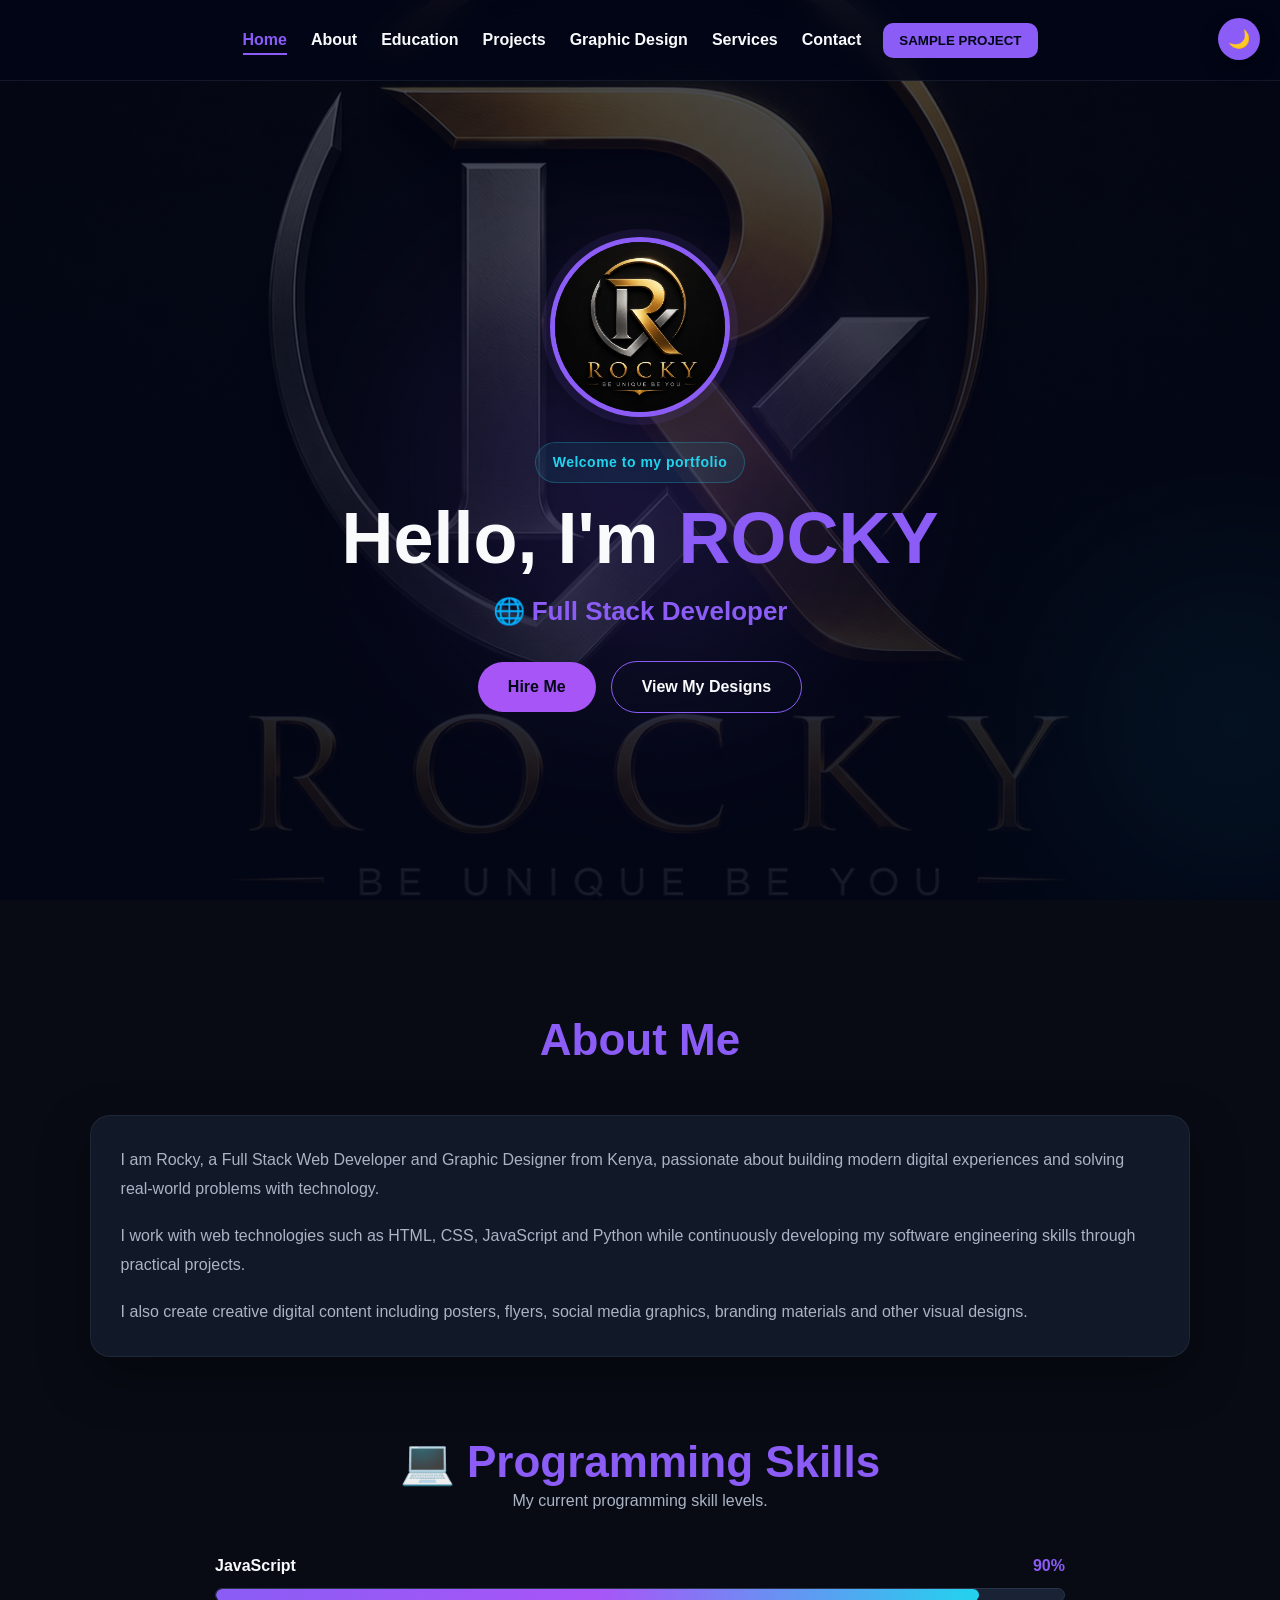
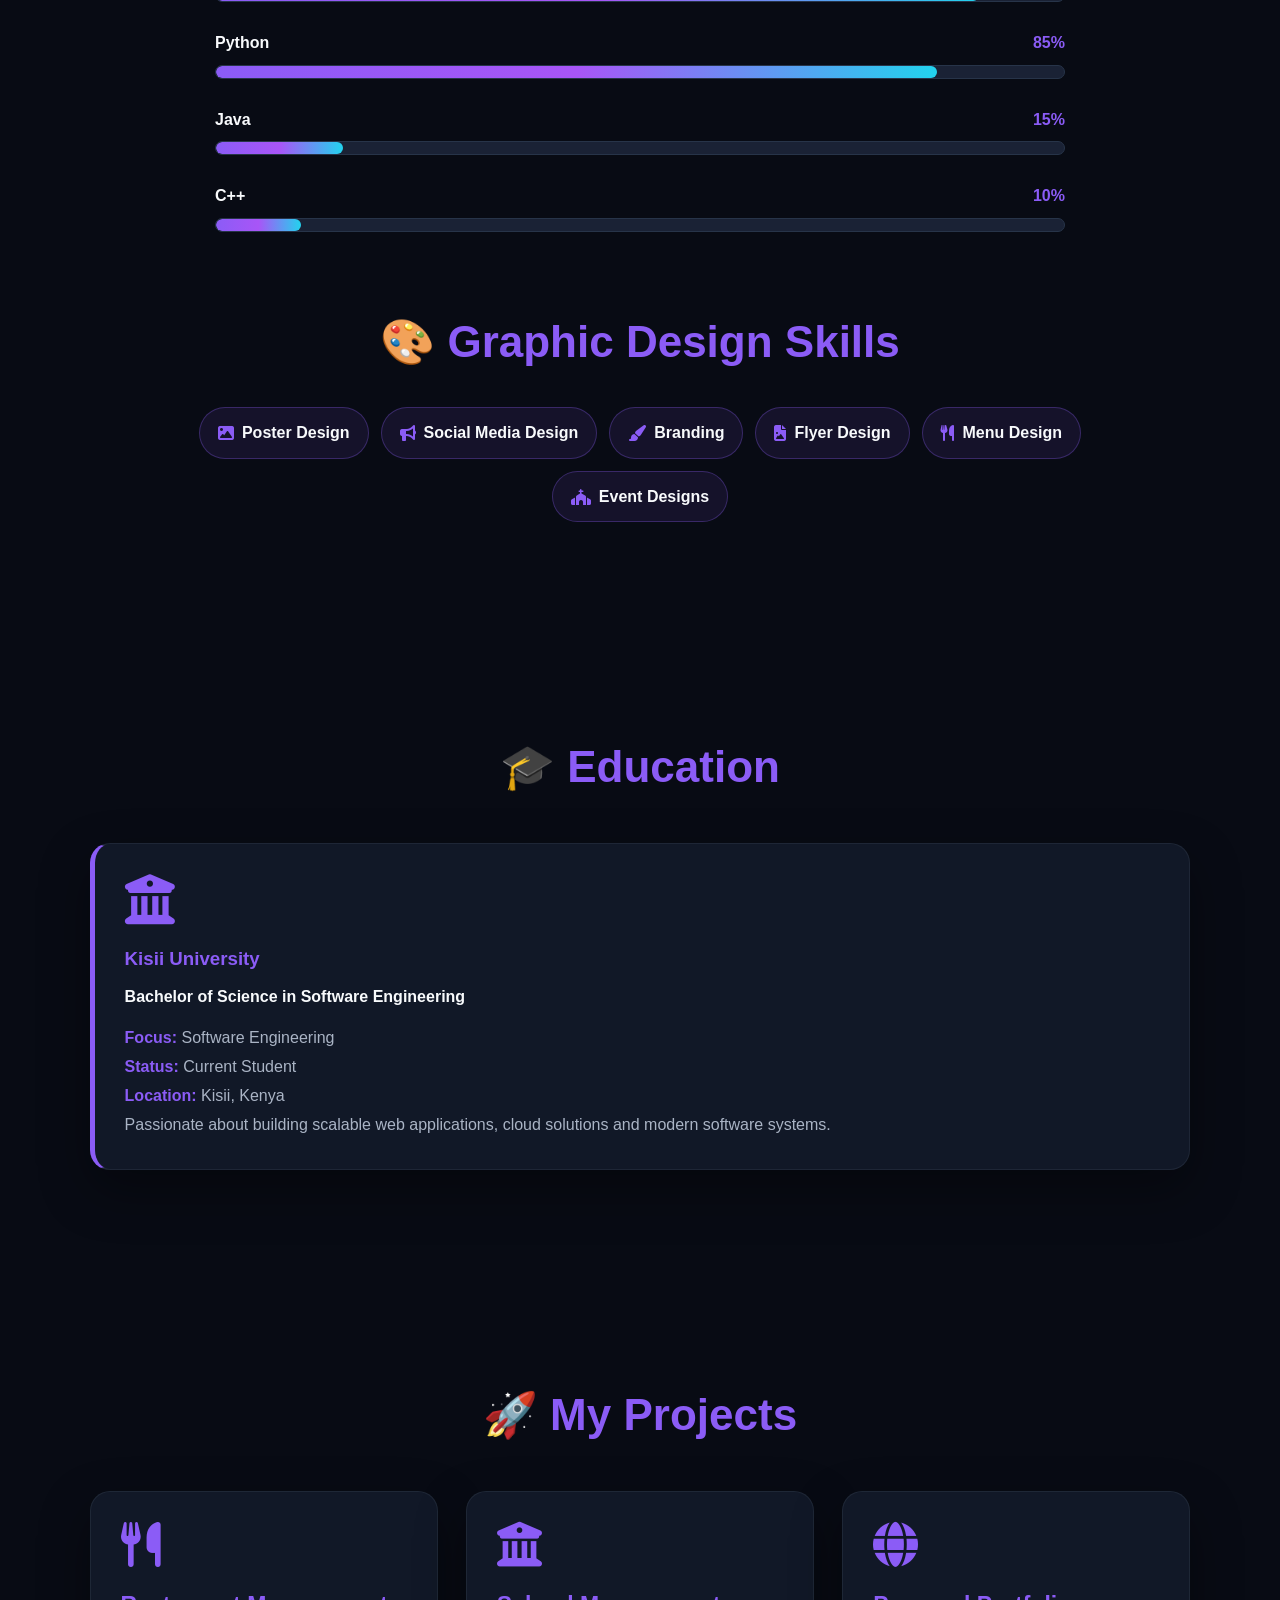
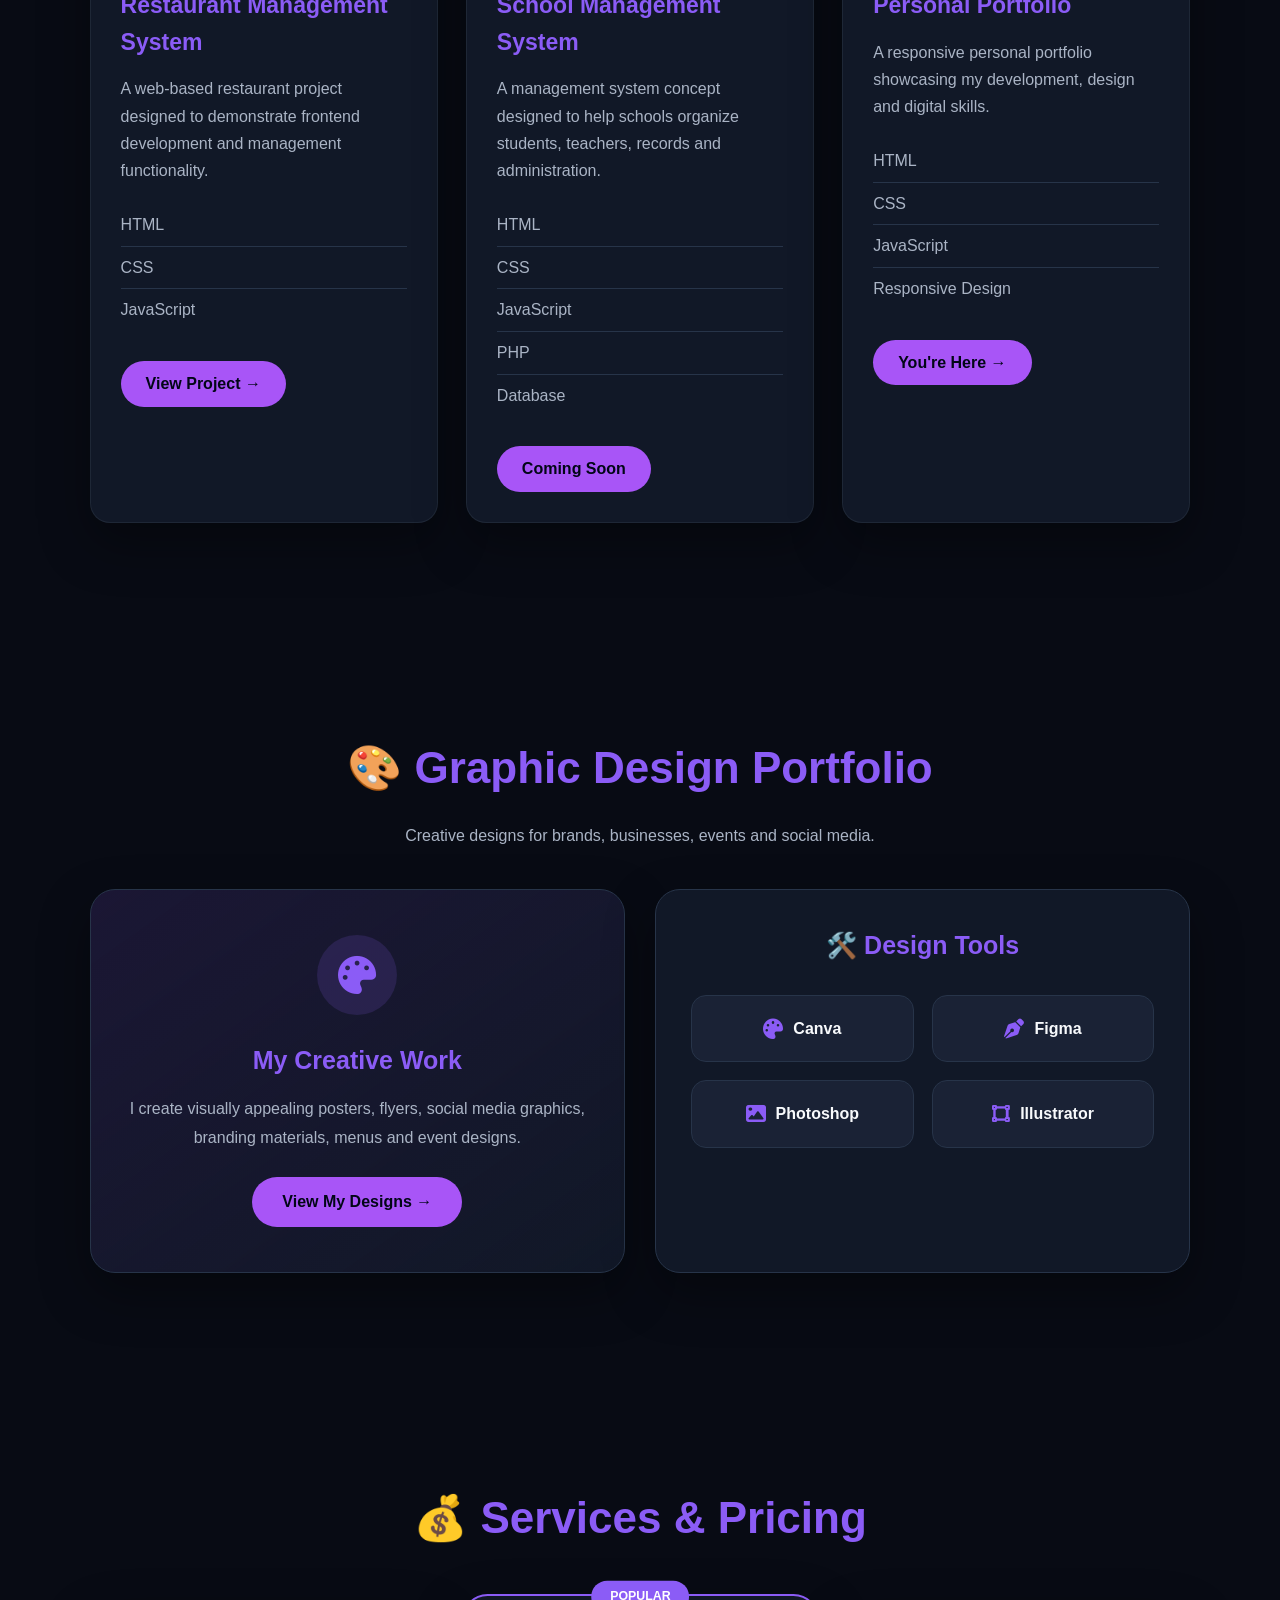
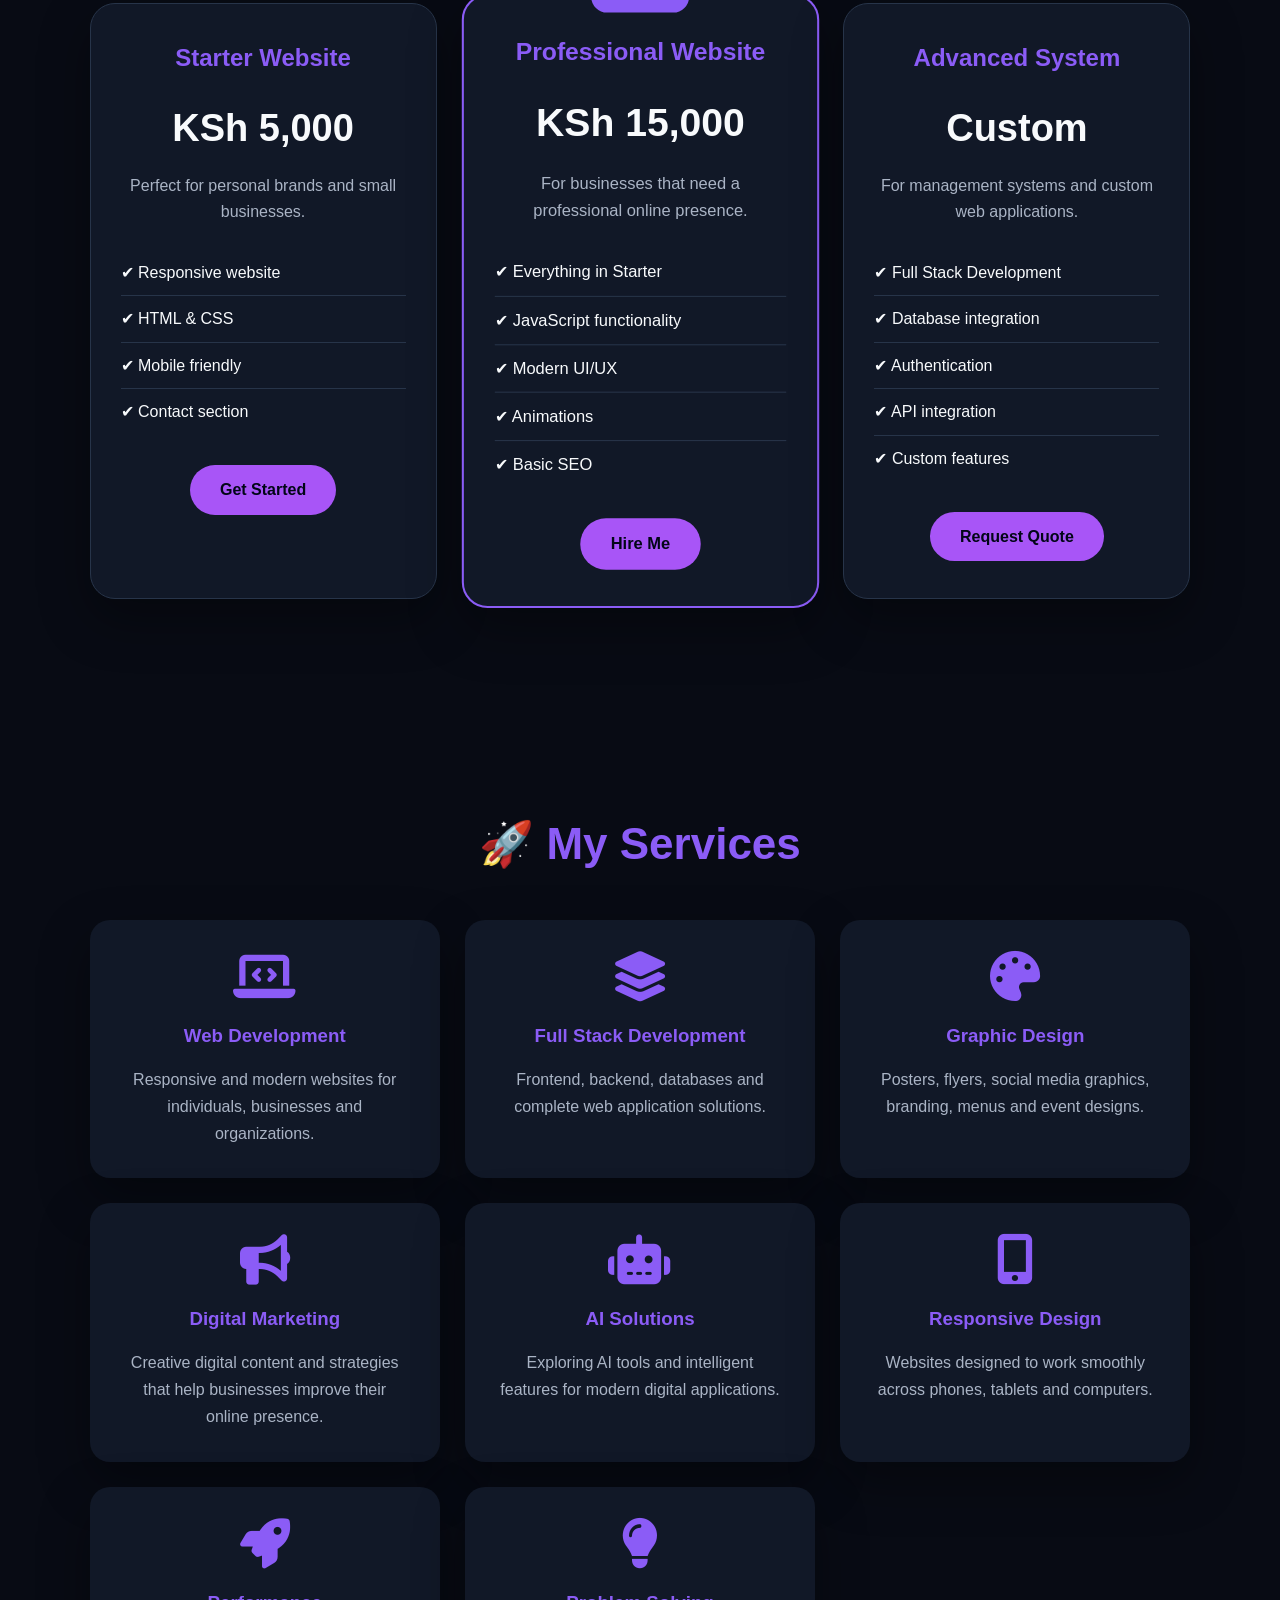
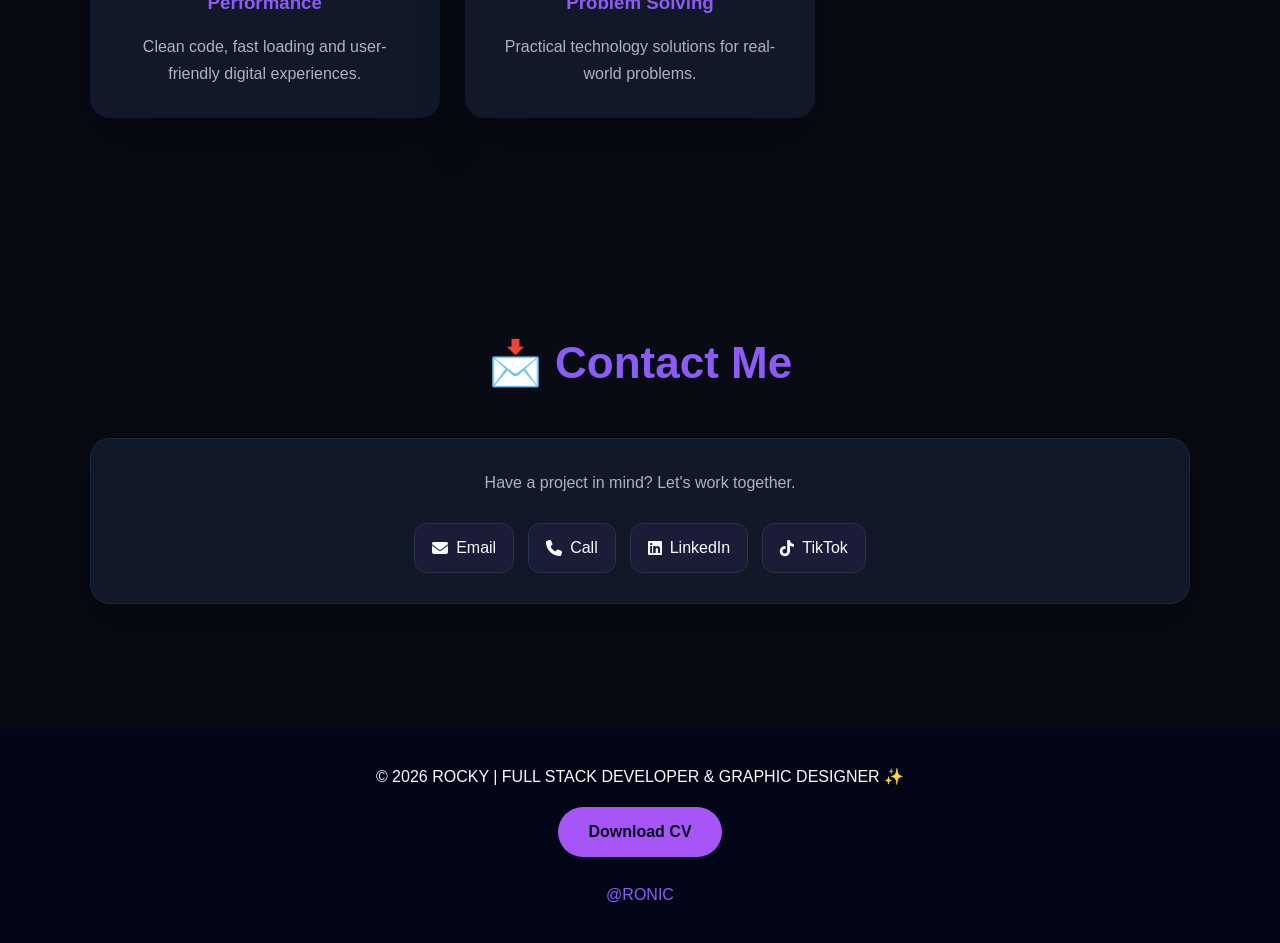
==== index.html @ 23d25218 "Update index.html" ====
<!DOCTYPE html>
<html lang="en">

<head>
    <meta charset="UTF-8">
    <meta name="viewport" content="width=device-width, initial-scale=1.0">

    <!-- Google Analytics -->
    <script async src="https://www.googletagmanager.com/gtag/js?id=G-14SMLWLQD7"></script>
    <script>
        window.dataLayer = window.dataLayer || [];

        function gtag() {
            dataLayer.push(arguments);
        }

        gtag('js', new Date());
        gtag('config', 'G-14SMLWLQD7');
    </script>

    <!-- Font Awesome -->
    <link rel="stylesheet"
        href="https://cdnjs.cloudflare.com/ajax/libs/font-awesome/6.7.2/css/all.min.css">

    <!-- CSS -->
    <link rel="stylesheet" href="style.css">

    <title>Rocky | Full Stack Developer & Graphic Designer</title>
</head>

<body>

    <!-- ============================= -->
    <!-- NAVIGATION -->
    <!-- ============================= -->

    <header>
        <nav>

            <button id="menuBtn" class="menu-btn" aria-label="Open navigation">
                <i class="fas fa-bars"></i>
            </button>

            <ul id="navLinks">

                <li>
                    <a href="#home">Home</a>
                </li>

                <li>
                    <a href="#about">About</a>
                </li>

                <li>
                    <a href="#education">Education</a>
                </li>

                <li>
                    <a href="#projects">Projects</a>
                </li>

                <li>
                    <a href="#graphic-design">Graphic Design</a>
                </li>

                <li>
                    <a href="#services">Services</a>
                </li>

                <li>
                    <a href="#contact">Contact</a>
                </li>

            </ul>

            <!-- Sample Projects -->
            <div class="dropdown">

                <button>
                    SAMPLE PROJECT
                </button>

                <div>

                    <a href="restaurant.html">
                        RESTAURANT MANAGEMENT SYSTEM
                    </a>

                </div>

            </div>

            <!-- Theme -->
            <button id="themeBtn"
                class="theme-btn"
                aria-label="Switch to light mode">
                🌙
            </button>

        </nav>
    </header>


    <!-- ============================= -->
    <!-- HERO -->
    <!-- ============================= -->

    <section class="hero" id="home">

        <img
            src="logo.jpeg"
            alt="Rocky Profile"
            class="profile"
        >

        <div class="hero-content">

            <span class="hero-tag">
                Welcome to my portfolio
            </span>

            <h1>
                Hello, I'm <span>ROCKY</span>
            </h1>

            <p id="typingText"></p>

            <div class="hero-buttons">

                <a href="#contact" class="btn">
                    Hire Me
                </a>

                <a href="#graphic-design" class="btn secondary-btn">
                    View My Designs
                </a>

            </div>

        </div>

    </section>


    <!-- ============================= -->
    <!-- ABOUT -->
    <!-- ============================= -->

    <section id="about">

        <h2>
            About Me
        </h2>

        <div class="card about-card">

            <p>
                I am Rocky, a Full Stack Web Developer and Graphic Designer
                from Kenya, passionate about building modern digital
                experiences and solving real-world problems with technology.
            </p>

            <p>
                I work with web technologies such as HTML, CSS, JavaScript
                and Python while continuously developing my software
                engineering skills through practical projects.
            </p>

            <p>
                I also create creative digital content including posters,
                flyers, social media graphics, branding materials and
                other visual designs.
            </p>

        </div>


        <!-- ============================= -->
        <!-- PROGRAMMING SKILLS -->
        <!-- ============================= -->

        <div class="skills-section">

            <h2>
                💻 Programming Skills
            </h2>

            <p class="section-intro">
                My current programming skill levels.
            </p>


            <div class="skill">

                <div class="skill-info">
                    <span>JavaScript</span>
                    <span>90%</span>
                </div>

                <div class="skill-bar">
                    <div
                        class="skill-progress"
                        data-skill="90">
                    </div>
                </div>

            </div>


            <div class="skill">

                <div class="skill-info">
                    <span>Python</span>
                    <span>85%</span>
                </div>

                <div class="skill-bar">
                    <div
                        class="skill-progress"
                        data-skill="85">
                    </div>
                </div>

            </div>


            <div class="skill">

                <div class="skill-info">
                    <span>Java</span>
                    <span>15%</span>
                </div>

                <div class="skill-bar">
                    <div
                        class="skill-progress"
                        data-skill="15">
                    </div>
                </div>

            </div>


            <div class="skill">

                <div class="skill-info">
                    <span>C++</span>
                    <span>10%</span>
                </div>

                <div class="skill-bar">
                    <div
                        class="skill-progress"
                        data-skill="10">
                    </div>
                </div>

            </div>

        </div>


        <!-- ============================= -->
        <!-- DESIGN SKILLS -->
        <!-- ============================= -->

        <div class="design-skills">

            <h2>
                🎨 Graphic Design Skills
            </h2>

            <div class="skill-tags">

                <span>
                    <i class="fas fa-image"></i>
                    Poster Design
                </span>

                <span>
                    <i class="fas fa-bullhorn"></i>
                    Social Media Design
                </span>

                <span>
                    <i class="fas fa-paint-brush"></i>
                    Branding
                </span>

                <span>
                    <i class="fas fa-file-image"></i>
                    Flyer Design
                </span>

                <span>
                    <i class="fas fa-utensils"></i>
                    Menu Design
                </span>

                <span>
                    <i class="fas fa-church"></i>
                    Event Designs
                </span>

            </div>

        </div>

    </section>


    <!-- ============================= -->
    <!-- EDUCATION -->
    <!-- ============================= -->

    <section id="education">

        <h2>
            🎓 Education
        </h2>

        <div class="education">

            <div class="education-card">

                <i class="fas fa-university"></i>

                <h3>
                    Kisii University
                </h3>

                <h4>
                    Bachelor of Science in Software Engineering
                </h4>

                <p>
                    <span>Focus:</span>
                    Software Engineering
                </p>

                <p>
                    <span>Status:</span>
                    Current Student
                </p>

                <p>
                    <span>Location:</span>
                    Kisii, Kenya
                </p>

                <p>
                    Passionate about building scalable web applications,
                    cloud solutions and modern software systems.
                </p>

            </div>

        </div>

    </section>


    <!-- ============================= -->
    <!-- PROJECTS -->
    <!-- ============================= -->

    <section id="projects">

        <h2>
            🚀 My Projects
        </h2>

        <div class="projects">

            <div class="project-card">

                <i class="fas fa-utensils project-icon"></i>

                <h3>
                    Restaurant Management System
                </h3>

                <p>
                    A web-based restaurant project designed to demonstrate
                    frontend development and management functionality.
                </p>

                <ul>
                    <li>HTML</li>
                    <li>CSS</li>
                    <li>JavaScript</li>
                </ul>

                <a href="restaurant.html" class="view-btn">
                    View Project →
                </a>

            </div>


            <div class="project-card">

                <i class="fas fa-university project-icon"></i>

                <h3>
                    School Management System
                </h3>

                <p>
                    A management system concept designed to help schools
                    organize students, teachers, records and administration.
                </p>

                <ul>
                    <li>HTML</li>
                    <li>CSS</li>
                    <li>JavaScript</li>
                    <li>PHP</li>
                    <li>Database</li>
                </ul>

                <a href="#contact" class="view-btn">
                    Coming Soon
                </a>

            </div>


            <div class="project-card">

                <i class="fas fa-globe project-icon"></i>

                <h3>
                    Personal Portfolio
                </h3>

                <p>
                    A responsive personal portfolio showcasing my development,
                    design and digital skills.
                </p>

                <ul>
                    <li>HTML</li>
                    <li>CSS</li>
                    <li>JavaScript</li>
                    <li>Responsive Design</li>
                </ul>

                <a href="#home" class="view-btn">
                    You're Here →
                </a>

            </div>

        </div>

    </section>


    <!-- ============================= -->
    <!-- GRAPHIC DESIGN -->
    <!-- ============================= -->

    <section id="graphic-design">

        <h2>
            🎨 Graphic Design Portfolio
        </h2>

        <p class="section-intro">
            Creative designs for brands, businesses, events and social media.
        </p>


        <div class="design-content">


            <!-- DESIGN INTRO -->

            <div class="design-card">

                <div class="design-icon">
                    <i class="fas fa-palette"></i>
                </div>

                <h3>
                    My Creative Work
                </h3>

                <p>
                    I create visually appealing posters, flyers, social media
                    graphics, branding materials, menus and event designs.
                </p>

                <a
                    href="PASTE-YOUR-CANVA-LINK-HERE"
                    target="_blank"
                    rel="noopener noreferrer"
                    class="btn"
                >
                    View My Designs →
                </a>

            </div>


            <!-- DESIGN TOOLS -->

            <div class="design-tools">

                <h3>
                    🛠️ Design Tools
                </h3>

                <div class="tools">

                    <span>
                        <i class="fas fa-palette"></i>
                        Canva
                    </span>

                    <span>
                        <i class="fas fa-pen-nib"></i>
                        Figma
                    </span>

                    <span>
                        <i class="fas fa-image"></i>
                        Photoshop
                    </span>

                    <span>
                        <i class="fas fa-vector-square"></i>
                        Illustrator
                    </span>

                </div>

            </div>

        </div>

    </section>


    <!-- ============================= -->
    <!-- PRICING -->
    <!-- ============================= -->

    <section id="pricing">

        <h2>
            💰 Services & Pricing
        </h2>

        <div class="pricing">


            <div class="pricing-card">

                <h3>
                    Starter Website
                </h3>

                <div class="price">
                    KSh 5,000
                </div>

                <p>
                    Perfect for personal brands and small businesses.
                </p>

                <ul>
                    <li>✔ Responsive website</li>
                    <li>✔ HTML & CSS</li>
                    <li>✔ Mobile friendly</li>
                    <li>✔ Contact section</li>
                </ul>

                <a href="#contact" class="btn">
                    Get Started
                </a>

            </div>


            <div class="pricing-card featured">

                <div class="popular">
                    POPULAR
                </div>

                <h3>
                    Professional Website
                </h3>

                <div class="price">
                    KSh 15,000
                </div>

                <p>
                    For businesses that need a professional online presence.
                </p>

                <ul>
                    <li>✔ Everything in Starter</li>
                    <li>✔ JavaScript functionality</li>
                    <li>✔ Modern UI/UX</li>
                    <li>✔ Animations</li>
                    <li>✔ Basic SEO</li>
                </ul>

                <a href="#contact" class="btn">
                    Hire Me
                </a>

            </div>


            <div class="pricing-card">

                <h3>
                    Advanced System
                </h3>

                <div class="price">
                    Custom
                </div>

                <p>
                    For management systems and custom web applications.
                </p>

                <ul>
                    <li>✔ Full Stack Development</li>
                    <li>✔ Database integration</li>
                    <li>✔ Authentication</li>
                    <li>✔ API integration</li>
                    <li>✔ Custom features</li>
                </ul>

                <a href="#contact" class="btn">
                    Request Quote
                </a>

            </div>

        </div>

    </section>


    <!-- ============================= -->
    <!-- SERVICES -->
    <!-- ============================= -->

    <section id="services">

        <h2>
            🚀 My Services
        </h2>

        <div class="services">


            <div class="service-card">

                <i class="fas fa-laptop-code"></i>

                <h3>
                    Web Development
                </h3>

                <p>
                    Responsive and modern websites for individuals,
                    businesses and organizations.
                </p>

            </div>


            <div class="service-card">

                <i class="fas fa-layer-group"></i>

                <h3>
                    Full Stack Development
                </h3>

                <p>
                    Frontend, backend, databases and complete web
                    application solutions.
                </p>

            </div>


            <div class="service-card">

                <i class="fas fa-palette"></i>

                <h3>
                    Graphic Design
                </h3>

                <p>
                    Posters, flyers, social media graphics, branding,
                    menus and event designs.
                </p>

            </div>


            <div class="service-card">

                <i class="fas fa-bullhorn"></i>

                <h3>
                    Digital Marketing
                </h3>

                <p>
                    Creative digital content and strategies that help
                    businesses improve their online presence.
                </p>

            </div>


            <div class="service-card">

                <i class="fas fa-robot"></i>

                <h3>
                    AI Solutions
                </h3>

                <p>
                    Exploring AI tools and intelligent features for
                    modern digital applications.
                </p>

            </div>


            <div class="service-card">

                <i class="fas fa-mobile-alt"></i>

                <h3>
                    Responsive Design
                </h3>

                <p>
                    Websites designed to work smoothly across phones,
                    tablets and computers.
                </p>

            </div>


            <div class="service-card">

                <i class="fas fa-rocket"></i>

                <h3>
                    Performance
                </h3>

                <p>
                    Clean code, fast loading and user-friendly
                    digital experiences.
                </p>

            </div>


            <div class="service-card">

                <i class="fas fa-lightbulb"></i>

                <h3>
                    Problem Solving
                </h3>

                <p>
                    Practical technology solutions for real-world
                    problems.
                </p>

            </div>

        </div>

    </section>


    <!-- ============================= -->
    <!-- CONTACT -->
    <!-- ============================= -->

    <section id="contact">

        <h2>
            📩 Contact Me
        </h2>

        <div class="card">

            <p class="contact-intro">
                Have a project in mind? Let's work together.
            </p>

            <div class="contact-links">

                <a href="mailto:ochiengronic@gmail.com">
                    <i class="fas fa-envelope"></i>
                    Email
                </a>

                <a href="tel:+254701186176">
                    <i class="fas fa-phone"></i>
                    Call
                </a>

                <a
                    href="https://www.linkedin.com/in/ronic-ochieng-1ab3a823/"
                    target="_blank"
                    rel="noopener noreferrer"
                >
                    <i class="fab fa-linkedin"></i>
                    LinkedIn
                </a>

                <a
                    href="https://tiktok.com/@rocky"
                    target="_blank"
                    rel="noopener noreferrer"
                >
                    <i class="fab fa-tiktok"></i>
                    TikTok
                </a>

            </div>

        </div>

    </section>


    <!-- ============================= -->
    <!-- FOOTER -->
    <!-- ============================= -->

    <footer>

        <p>
            © <span id="currentYear"></span>
            ROCKY | FULL STACK DEVELOPER & GRAPHIC DESIGNER ✨
        </p>

        <a
            href="cv.pdf"
            download
            class="btn"
        >
            Download CV
        </a>

        <br><br>

        <a href="https://maliwave.com">
            @RONIC
        </a>

    </footer>


    <!-- BACK TO TOP -->

    <button id="topBtn" aria-label="Back to top">
        ↑
    </button>


    <!-- JavaScript -->

    <script src="script.js"></script>

</body>
</html>
---- style.css ----
/* =========================================
   ROCKY PORTFOLIO
   FULL MODERN CSS
   ========================================= */


/* =========================================
   1. RESET & GLOBAL
   ========================================= */

* {
    margin: 0;
    padding: 0;
    box-sizing: border-box;
    scroll-behavior: smooth;
}

html {
    scroll-padding-top: 90px;
}

:root {
    --bg: #080b14;
    --surface: #111827;
    --surface-2: #1a2235;

    --text: #f8fafc;
    --muted: #aab4c5;

    --primary: #8b5cf6;
    --primary-strong: #a855f7;

    --accent: #22d3ee;

    --border: #273449;

    --header-bg: rgba(2, 6, 23, .82);

    --shadow:
        0 20px 50px rgba(0, 0, 0, .35);

    --transition: .3s ease;
}

body {
    font-family: Arial, Helvetica, sans-serif;

    background: var(--bg);
    color: var(--text);

    line-height: 1.6;

    overflow-x: hidden;

    transition:
        background .3s ease,
        color .3s ease;
}


/* =========================================
   2. SELECTION
   ========================================= */

::selection {
    background: var(--primary);
    color: #ffffff;
}


/* =========================================
   3. SCROLLBAR
   ========================================= */

::-webkit-scrollbar {
    width: 9px;
}

::-webkit-scrollbar-track {
    background: var(--bg);
}

::-webkit-scrollbar-thumb {
    background: var(--primary);
    border-radius: 20px;
}

::-webkit-scrollbar-thumb:hover {
    background: var(--primary-strong);
}


/* =========================================
   4. NAVIGATION
   ========================================= */

header {
    position: fixed;

    width: 100%;

    top: 0;
    left: 0;

    z-index: 1000;

    padding: 14px 5%;

    background: var(--header-bg);

    backdrop-filter: blur(14px);
    -webkit-backdrop-filter: blur(14px);

    border-bottom:
        1px solid rgba(148, 163, 184, .12);
}

nav {
    max-width: 1250px;

    min-height: 52px;

    margin: auto;

    display: flex;

    align-items: center;

    justify-content: center;

    gap: 22px;
}


/* NAV LINKS */

nav ul {
    display: flex;

    align-items: center;

    justify-content: center;

    gap: 24px;

    list-style: none;
}

nav ul li {
    list-style: none;
}

nav a {
    position: relative;

    color: var(--text);

    text-decoration: none;

    font-weight: 700;

    transition:
        color .25s ease;
}

nav a::after {
    content: "";

    position: absolute;

    left: 0;
    bottom: -7px;

    width: 0;
    height: 2px;

    background: var(--primary);

    transition:
        width .25s ease;
}

nav a:hover,
nav a.active-link {
    color: var(--primary);
}

nav a:hover::after,
nav a.active-link::after {
    width: 100%;
}


/* =========================================
   5. SAMPLE PROJECT DROPDOWN
   ========================================= */

.dropdown {
    position: relative;

    flex: 0 0 auto;
}

.dropdown button {
    border: none;

    padding: 10px 16px;

    border-radius: 10px;

    background: var(--primary);

    color: #020617;

    cursor: pointer;

    font-weight: 800;

    transition: var(--transition);
}

.dropdown button:hover {
    background: var(--accent);

    transform: translateY(-2px);
}

.dropdown > div {
    display: none;

    position: absolute;

    right: 0;
    top: calc(100% + 10px);

    min-width: 240px;

    background: #0b1220;

    border:
        1px solid var(--border);

    border-radius: 12px;

    overflow: hidden;

    z-index: 9999;

    box-shadow: var(--shadow);
}

.dropdown:hover > div,
.dropdown:focus-within > div {
    display: block;
}

.dropdown > div a {
    display: block;

    padding: 13px 15px;

    color: #ffffff;

    text-decoration: none;
}

.dropdown > div a::after {
    display: none;
}

.dropdown > div a:hover {
    background: #334155;
}


/* =========================================
   6. THEME BUTTON
   ========================================= */

.theme-btn {
    position: fixed;

    right: 20px;
    top: 18px;

    width: 42px;
    height: 42px;

    border: none;

    border-radius: 50%;

    background: var(--primary);

    color: #020617;

    cursor: pointer;

    font-size: 18px;

    z-index: 1100;

    box-shadow:
        0 8px 20px rgba(0, 0, 0, .25);

    transition:
        transform .25s ease,
        background .25s ease;
}

.theme-btn:hover {
    transform:
        rotate(15deg)
        scale(1.08);

    background: var(--accent);
}


/* =========================================
   7. MOBILE MENU BUTTON
   ========================================= */

.menu-btn {
    display: none;

    width: 44px;
    height: 44px;

    border: none;

    border-radius: 10px;

    background: var(--primary);

    color: #020617;

    font-size: 20px;

    cursor: pointer;
}


/* =========================================
   8. HERO
   ========================================= */

.hero {
    position: relative;

    min-height: 100vh;

    padding:
        130px 7%
        80px;

    display: flex;

    flex-direction: column;

    justify-content: center;

    align-items: center;

    text-align: center;

    overflow: hidden;

    background:
        linear-gradient(
            rgba(2, 6, 23, .70),
            rgba(2, 6, 23, .90)
        ),
        url("logo.jpeg");

    background-size: cover;

    background-position: center;

    background-attachment: fixed;
}


/* HERO GLOW */

.hero::before {
    content: "";

    position: absolute;

    width: 320px;
    height: 320px;

    background: var(--primary);

    filter: blur(120px);

    opacity: .25;

    border-radius: 50%;

    animation:
        floatGlow 7s
        ease-in-out
        infinite;
}

.hero::after {
    content: "";

    position: absolute;

    width: 250px;
    height: 250px;

    right: -80px;
    bottom: 50px;

    background: var(--accent);

    filter: blur(120px);

    opacity: .12;

    border-radius: 50%;

    animation:
        floatGlowTwo 8s
        ease-in-out
        infinite;
}

@keyframes floatGlow {

    0%,
    100% {
        transform:
            translate(-100px, -30px);
    }

    50% {
        transform:
            translate(100px, 40px);
    }
}

@keyframes floatGlowTwo {

    0%,
    100% {
        transform:
            translate(0, 0);
    }

    50% {
        transform:
            translate(-80px, -60px);
    }
}


/* HERO CONTENT */

.hero-content {
    position: relative;

    z-index: 2;

    max-width: 900px;
}


/* PROFILE */

.profile {
    position: relative;

    z-index: 2;

    width: 180px;
    height: 180px;

    border-radius: 50%;

    object-fit: cover;

    border:
        5px solid var(--primary);

    margin-bottom: 25px;

    box-shadow:
        0 0 0 8px
        rgba(139, 92, 246, .10),

        0 20px 50px
        rgba(0, 0, 0, .35);

    opacity: 0;

    transform: scale(.9);

    transition:
        opacity .7s ease,
        transform .7s ease;
}

.profile.image-loaded {
    opacity: 1;

    transform: scale(1);
}


/* HERO TAG */

.hero-tag {
    display: inline-block;

    padding: 8px 17px;

    margin-bottom: 18px;

    color: var(--accent);

    background:
        rgba(34, 211, 238, .08);

    border:
        1px solid
        rgba(34, 211, 238, .25);

    border-radius: 30px;

    font-size: 14px;

    font-weight: 700;

    letter-spacing: .5px;
}


/* HERO TITLE */

.hero h1 {
    font-size:
        clamp(40px, 7vw, 72px);

    line-height: 1.05;

    margin-bottom: 15px;
}

.hero h1 span {
    color: var(--primary);
}


/* TYPING TEXT */

.hero p {
    font-size:
        clamp(18px, 3vw, 26px);

    margin:
        10px 0 28px;
}

#typingText {
    min-height: 40px;

    color: var(--primary);

    font-weight: 800;
}


/* HERO BUTTONS */

.hero-buttons {
    display: flex;

    justify-content: center;

    align-items: center;

    gap: 15px;

    flex-wrap: wrap;
}


/* =========================================
   9. BUTTONS
   ========================================= */

.btn,
.view-btn {
    display: inline-block;

    padding: 12px 30px;

    border: none;

    border-radius: 30px;

    background: var(--primary-strong);

    color: #020617;

    text-decoration: none;

    font-weight: 800;

    cursor: pointer;

    transition:
        transform .25s ease,
        background .25s ease,
        box-shadow .25s ease;
}

.btn:hover,
.view-btn:hover {
    background: var(--accent);

    transform:
        translateY(-3px);

    box-shadow:
        0 10px 25px
        rgba(34, 211, 238, .18);
}

.secondary-btn {
    background: transparent;

    color: var(--text);

    border:
        1px solid
        var(--primary);
}

.secondary-btn:hover {
    color: #020617;
}


/* =========================================
   10. SECTIONS
   ========================================= */

section {
    max-width: 1400px;

    margin: 0 auto;

    padding:
        105px 7%;
}

section h2 {
    text-align: center;

    font-size:
        clamp(30px, 5vw, 44px);

    margin-bottom: 40px;

    color: var(--primary);
}

.section-intro {
    max-width: 700px;

    margin:
        -20px auto 40px;

    text-align: center;

    color: var(--muted);
}


/* =========================================
   11. GENERAL CARDS
   ========================================= */

.card,
.project-card,
.service-card,
.education-card,
.design-card,
.design-tools,
.pricing-card {
    background: var(--surface);

    border:
        1px solid
        rgba(148, 163, 184, .10);

    box-shadow: var(--shadow);
}


/* CARD */

.card {
    padding: 30px;

    border-radius: 20px;

    margin: 20px 0;
}

.card p {
    color: var(--muted);

    line-height: 1.8;
}

.about-card p {
    margin-bottom: 18px;
}

.about-card p:last-child {
    margin-bottom: 0;
}


/* =========================================
   12. SCROLL REVEAL
   ========================================= */

.reveal {
    opacity: 0;

    transform:
        translateY(35px);

    transition:
        opacity .7s ease,
        transform .7s ease;
}

.reveal-show {
    opacity: 1;

    transform:
        translateY(0);
}


/* =========================================
   13. PROGRAMMING SKILLS
   ========================================= */

.skills-section {
    margin-top: 70px;
}

.skills-section h2 {
    margin-bottom: 10px;
}

.skill {
    max-width: 850px;

    margin:
        28px auto;
}

.skill-info {
    display: flex;

    justify-content: space-between;

    align-items: center;

    margin-bottom: 9px;

    font-weight: 800;
}

.skill-info span:first-child {
    color: var(--text);
}

.skill-info span:last-child {
    color: var(--primary);
}


/* SKILL BAR */

.skill-bar {
    width: 100%;

    height: 14px;

    overflow: hidden;

    background: var(--surface-2);

    border:
        1px solid
        var(--border);

    border-radius: 50px;
}


/* SKILL PROGRESS */

.skill-progress {
    position: relative;

    width: 0;

    height: 100%;

    border-radius: 50px;

    background:
        linear-gradient(
            90deg,
            var(--primary),
            var(--primary-strong),
            var(--accent)
        );

    transition:
        width 1.8s
        cubic-bezier(.22, 1, .36, 1);
}


/* SHINE */

.skill-progress::after {
    content: "";

    position: absolute;

    top: 0;

    left: -100px;

    width: 80px;

    height: 100%;

    background:
        rgba(255, 255, 255, .35);

    transform:
        skewX(-25deg);

    animation:
        skillShine 2.5s
        ease-in-out
        infinite;
}

@keyframes skillShine {

    0% {
        left: -100px;
    }

    60%,
    100% {
        left: 110%;
    }
}


/* =========================================
   14. GRAPHIC DESIGN SKILLS
   ========================================= */

.design-skills {
    margin-top: 75px;

    text-align: center;
}

.design-skills h2 {
    margin-bottom: 30px;
}

.skill-tags {
    max-width: 1000px;

    margin: auto;

    display: flex;

    justify-content: center;

    flex-wrap: wrap;

    gap: 12px;
}

.skill-tags span {
    display: inline-flex;

    align-items: center;

    gap: 8px;

    padding:
        12px 18px;

    background:
        rgba(139, 92, 246, .10);

    border:
        1px solid
        rgba(139, 92, 246, .30);

    border-radius: 30px;

    color: var(--text);

    font-weight: 700;

    transition:
        transform .3s ease,
        background .3s ease,
        border-color .3s ease;
}

.skill-tags span i {
    color: var(--primary);
}

.skill-tags span:hover {
    transform:
        translateY(-5px);

    border-color:
        var(--primary);

    background:
        rgba(139, 92, 246, .18);
}


/* =========================================
   15. PROJECTS
   ========================================= */

.projects {
    display: grid;

    grid-template-columns:
        repeat(
            auto-fit,
            minmax(280px, 1fr)
        );

    gap: 28px;
}

.project-card {
    position: relative;

    padding: 30px;

    border-radius: 20px;

    transition:
        transform .35s ease,
        border-color .35s ease,
        box-shadow .35s ease;
}

.project-card:hover {
    transform:
        translateY(-10px);

    border-color:
        rgba(139, 92, 246, .6);

    box-shadow:
        0 25px 60px
        rgba(139, 92, 246, .18);
}

.project-icon {
    font-size: 45px;

    color: var(--primary);

    margin-bottom: 20px;
}

.project-card h3 {
    color: var(--primary);

    margin-bottom: 15px;

    font-size: 23px;
}

.project-card p {
    color: var(--muted);

    line-height: 1.7;

    margin-bottom: 20px;
}

.project-card ul {
    list-style: none;

    margin-bottom: 20px;
}

.project-card li {
    padding: 8px 0;

    color: var(--muted);

    border-bottom:
        1px solid
        var(--border);
}

.project-card li:last-child {
    border-bottom: none;
}

.view-btn {
    margin-top: 10px;

    padding:
        10px 25px;
}


/* =========================================
   16. GRAPHIC DESIGN SECTION
   ========================================= */

#graphic-design {
    position: relative;
}

.design-content {
    display: grid;

    grid-template-columns:
        repeat(2, minmax(280px, 1fr));

    gap: 30px;

    align-items: stretch;
}


/* DESIGN CARD */

.design-card {
    padding:
        45px 35px;

    background:
        linear-gradient(
            145deg,
            rgba(139, 92, 246, .14),
            var(--surface)
        );

    border:
        1px solid
        var(--border);

    border-radius: 25px;

    text-align: center;

    box-shadow: var(--shadow);

    transition:
        transform .35s ease,
        border-color .35s ease,
        box-shadow .35s ease;
}

.design-card:hover {
    transform:
        translateY(-10px);

    border-color:
        var(--primary);

    box-shadow:
        0 25px 60px
        rgba(139, 92, 246, .20);
}


/* DESIGN ICON */

.design-icon {
    width: 80px;
    height: 80px;

    margin:
        0 auto 25px;

    display: flex;

    align-items: center;

    justify-content: center;

    border-radius: 50%;

    background:
        rgba(139, 92, 246, .15);

    color: var(--primary);

    font-size: 38px;
}

.design-card h3 {
    color: var(--primary);

    font-size: 25px;

    margin-bottom: 15px;
}

.design-card p {
    color: var(--muted);

    line-height: 1.8;

    margin-bottom: 25px;
}


/* DESIGN TOOLS */

.design-tools {
    padding: 35px;

    border:
        1px solid
        var(--border);

    border-radius: 25px;

    text-align: center;

    transition:
        transform .35s ease,
        border-color .35s ease;
}

.design-tools:hover {
    transform:
        translateY(-10px);

    border-color:
        var(--primary);
}

.design-tools h3 {
    color: var(--primary);

    font-size: 25px;

    margin-bottom: 30px;
}

.tools {
    display: grid;

    grid-template-columns:
        repeat(2, 1fr);

    gap: 18px;
}

.tools span {
    display: flex;

    align-items: center;

    justify-content: center;

    gap: 10px;

    padding: 20px 12px;

    border-radius: 15px;

    background:
        var(--surface-2);

    border:
        1px solid
        var(--border);

    font-weight: 700;

    transition:
        transform .3s ease,
        border-color .3s ease;
}

.tools span i {
    color: var(--primary);

    font-size: 20px;
}

.tools span:hover {
    transform:
        scale(1.04);

    border-color:
        var(--primary);
}


/* =========================================
   17. EDUCATION
   ========================================= */

.education {
    display: grid;

    grid-template-columns:
        repeat(
            auto-fit,
            minmax(320px, 1fr)
        );

    gap: 30px;

    margin-top: 40px;
}

.education-card {
    padding: 30px;

    border-radius: 20px;

    border-left:
        5px solid
        var(--primary);

    transition:
        transform .35s ease,
        box-shadow .35s ease;
}

.education-card:hover {
    transform:
        translateY(-8px);

    box-shadow:
        0 20px 40px
        rgba(139, 92, 246, .16);
}

.education-card i {
    font-size: 50px;

    color: var(--primary);

    margin-bottom: 20px;
}

.education-card h3 {
    color: var(--primary);

    margin-bottom: 10px;
}

.education-card h4 {
    margin-bottom: 15px;
}

.education-card p {
    color: var(--muted);

    line-height: 1.8;
}

.education-card span {
    color: var(--primary);

    font-weight: 800;
}


/* =========================================
   18. PRICING
   ========================================= */

.pricing {
    display: grid;

    grid-template-columns:
        repeat(
            auto-fit,
            minmax(280px, 1fr)
        );

    gap: 30px;

    margin-top: 50px;
}

.pricing-card {
    position: relative;

    padding:
        35px 30px;

    border:
        1px solid
        var(--border);

    border-radius: 25px;

    text-align: center;

    box-shadow: var(--shadow);

    transition:
        transform .35s ease,
        border-color .35s ease,
        box-shadow .35s ease;
}

.pricing-card:hover {
    transform:
        translateY(-12px);

    border-color:
        var(--primary);

    box-shadow:
        0 25px 60px
        rgba(139, 92, 246, .20);
}

.pricing-card h3 {
    color: var(--primary);

    font-size: 24px;

    margin-bottom: 20px;
}

.price {
    font-size: 38px;

    font-weight: 900;

    margin-bottom: 15px;
}

.pricing-card p {
    color: var(--muted);

    margin-bottom: 25px;
}

.pricing-card ul {
    list-style: none;

    text-align: left;

    margin-bottom: 30px;
}

.pricing-card li {
    padding: 10px 0;

    border-bottom:
        1px solid
        var(--border);
}

.pricing-card li:last-child {
    border-bottom: none;
}

.featured {
    border:
        2px solid
        var(--primary);

    transform:
        scale(1.03);
}

.popular {
    position: absolute;

    top: -15px;

    left: 50%;

    transform:
        translateX(-50%);

    padding:
        6px 18px;

    background:
        var(--primary);

    color: #ffffff;

    border-radius: 20px;

    font-size: 12px;

    font-weight: 800;
}


/* =========================================
   19. SERVICES
   ========================================= */

.services {
    display: grid;

    grid-template-columns:
        repeat(
            auto-fit,
            minmax(260px, 1fr)
        );

    gap: 25px;

    margin-top: 40px;
}

.service-card {
    padding: 30px;

    border-radius: 20px;

    text-align: center;

    border:
        1px solid transparent;

    transition:
        transform .3s ease,
        border-color .3s ease,
        box-shadow .3s ease;
}

.service-card:hover,
.service-card.service-selected {
    transform:
        translateY(-8px);

    border-color:
        var(--primary);

    box-shadow:
        0 20px 40px
        rgba(139, 92, 246, .16);
}

.service-card i {
    font-size: 50px;

    color: var(--primary);

    margin-bottom: 20px;
}

.service-card h3 {
    color: var(--primary);

    margin-bottom: 15px;
}

.service-card p {
    color: var(--muted);

    line-height: 1.7;
}


/* =========================================
   20. CONTACT
   ========================================= */

.contact-intro {
    text-align: center;

    color: var(--muted);

    margin-bottom: 25px;
}

.contact-links {
    display: flex;

    justify-content: center;

    gap: 14px;

    flex-wrap: wrap;

    margin-top: 20px;
}

.contact-links a {
    display: inline-flex;

    align-items: center;

    gap: 8px;

    color: var(--text);

    text-decoration: none;

    background:
        rgba(139, 92, 246, .08);

    border:
        1px solid
        var(--border);

    padding:
        11px 17px;

    border-radius: 12px;

    transition:
        transform .25s ease,
        background .25s ease,
        color .25s ease;
}

.contact-links a:hover {
    color: #020617;

    background:
        var(--primary);

    transform:
        translateY(-3px);
}


/* =========================================
   21. BACK TO TOP
   ========================================= */

#topBtn {
    position: fixed;

    right: 30px;
    bottom: 30px;

    width: 50px;
    height: 50px;

    border: none;

    border-radius: 50%;

    background:
        var(--primary);

    color: #020617;

    font-size: 25px;

    cursor: pointer;

    opacity: 0;

    visibility: hidden;

    transform:
        translateY(10px);

    transition:
        opacity .25s ease,
        visibility .25s ease,
        transform .25s ease,
        background .25s ease;

    z-index: 1000;
}

#topBtn.show {
    opacity: 1;

    visibility: visible;

    transform:
        translateY(0);
}

#topBtn:hover {
    background:
        var(--accent);
}


/* =========================================
   22. FOOTER
   ========================================= */

footer {
    padding:
        35px 20px;

    background:
        #020617;

    text-align: center;
}

footer p {
    margin-bottom: 18px;
}

footer a {
    color:
        var(--primary);

    text-decoration: none;
}

footer a:hover {
    color:
        var(--accent);
}


/* =========================================
   23. LIGHT MODE
   ========================================= */

body.light-mode {
    --bg: #f1f5f9;

    --surface: #ffffff;

    --surface-2: #e2e8f0;

    --text: #0f172a;

    --muted: #475569;

    --border: #cbd5e1;

    --header-bg:
        rgba(255, 255, 255, .88);

    background:
        var(--bg);

    color:
        var(--text);
}

body.light-mode header {
    background:
        rgba(255, 255, 255, .88);

    border-bottom-color:
        rgba(15, 23, 42, .10);
}

body.light-mode nav a {
    color:
        var(--text);
}

body.light-mode .dropdown > div {
    background:
        #ffffff;
}

body.light-mode .dropdown > div a {
    color:
        var(--text);
}

body.light-mode .dropdown > div a:hover {
    background:
        #e2e8f0;
}

body.light-mode footer {
    background:
        #e2e8f0;

    color:
        var(--text);
}

body.light-mode .hero {
    background:
        linear-gradient(
            rgba(241, 245, 249, .72),
            rgba(241, 245, 249, .90)
        ),
        url("logo.jpeg");

    background-size: cover;

    background-position: center;
}

body.light-mode .secondary-btn {
    color:
        var(--text);
}

body.light-mode .design-card {
    background:
        linear-gradient(
            145deg,
            rgba(139, 92, 246, .08),
            #ffffff
        );
}


/* =========================================
   24. REDUCED MOTION
   ========================================= */

@media (prefers-reduced-motion: reduce) {

    *,
    *::before,
    *::after {

        scroll-behavior: auto !important;

        animation-duration:
            .01ms !important;

        animation-iteration-count:
            1 !important;

        transition-duration:
            .01ms !important;
    }
}


/* =========================================
   25. TABLET
   ========================================= */

@media (max-width: 1000px) {

    nav {
        justify-content:
            flex-start;
    }

    nav ul {
        gap: 15px;
    }

    nav a {
        font-size: 14px;
    }

    .dropdown button {
        padding:
            9px 12px;

        font-size: 12px;
    }

}


/* =========================================
   26. MOBILE NAVIGATION
   ========================================= */

@media (max-width: 850px) {

    header {
        padding:
            12px 20px;
    }

    nav {
        justify-content:
            flex-start;
    }

    .menu-btn {
        display: block;
    }

    nav ul {

        display: none;

        position: fixed;

        top: 68px;

        left: 15px;
        right: 15px;

        width: auto;

        padding: 22px;

        flex-direction: column;

        gap: 18px;

        text-align: center;

        background:
            rgba(2, 6, 23, .97);

        border:
            1px solid
            var(--border);

        border-radius: 16px;

        box-shadow:
            var(--shadow);
    }

    nav ul.active {
        display: flex;
    }

    nav ul a {
        font-size: 16px;
    }

    .dropdown {
        display: none;
    }

    .theme-btn {
        top: 14px;

        right: 18px;
    }

    .hero {
        background-attachment:
            scroll;
    }

    section {
        padding:
            85px 5%;
    }

    .design-content {
        grid-template-columns:
            1fr;
    }

}


/* =========================================
   27. SMALL MOBILE
   ========================================= */

@media (max-width: 600px) {

    .hero {
        min-height:
            100svh;

        padding:
            120px 5% 70px;
    }

    .hero h1 {
        font-size:
            36px;
    }

    .hero p {
        font-size:
            18px;
    }

    .profile {
        width: 145px;
        height: 145px;
    }

    .hero-buttons {
        flex-direction:
            column;
    }

    .hero-buttons .btn {
        width: 220px;

        text-align:
            center;
    }

    .projects,
    .services,
    .education {
        grid-template-columns:
            1fr;
    }

    .pricing {
        grid-template-columns:
            1fr;
    }

    .featured {
        transform:
            none;
    }

    .featured:hover {
        transform:
            translateY(-8px);
    }

    .contact-links {
        flex-direction:
            column;
    }

    .contact-links a {
        justify-content:
            center;

        text-align:
            center;
    }

    .skill-tags {
        flex-direction:
            column;

        align-items:
            stretch;
    }

    .skill-tags span {
        justify-content:
            center;
    }

    .tools {
        grid-template-columns:
            1fr;
    }

    .design-card,
    .design-tools {
        padding:
            30px 20px;
    }

    .card {
        padding:
            24px 20px;
    }

    #topBtn {
        width: 44px;
        height: 44px;

        right: 18px;
        bottom: 18px;
    }

}


/* =========================================
   28. VERY SMALL DEVICES
   ========================================= */

@media (max-width: 380px) {

    .hero h1 {
        font-size:
            31px;
    }

    .profile {
        width: 125px;
        height: 125px;
    }

    section {
        padding:
            75px 4%;
    }

    section h2 {
        font-size:
            30px;
    }

    .btn {
        padding:
            11px 22px;
    }

}
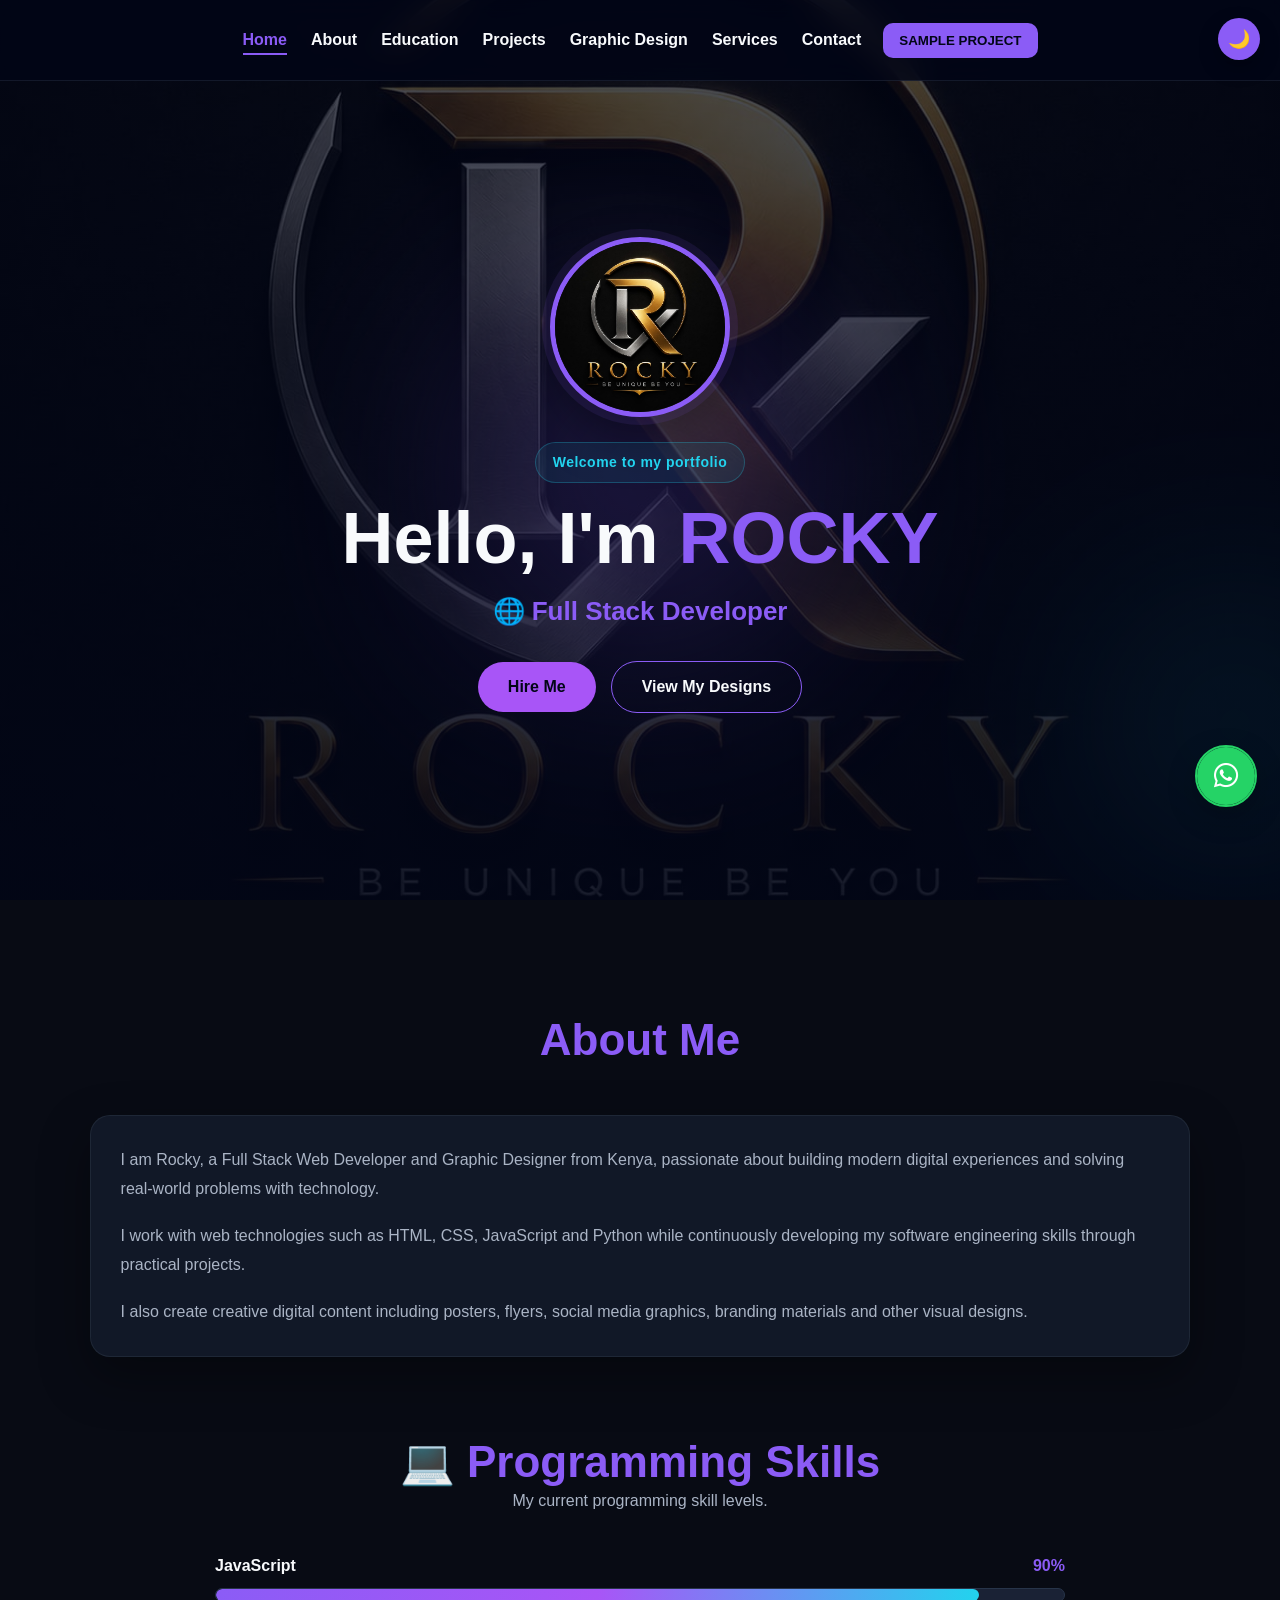
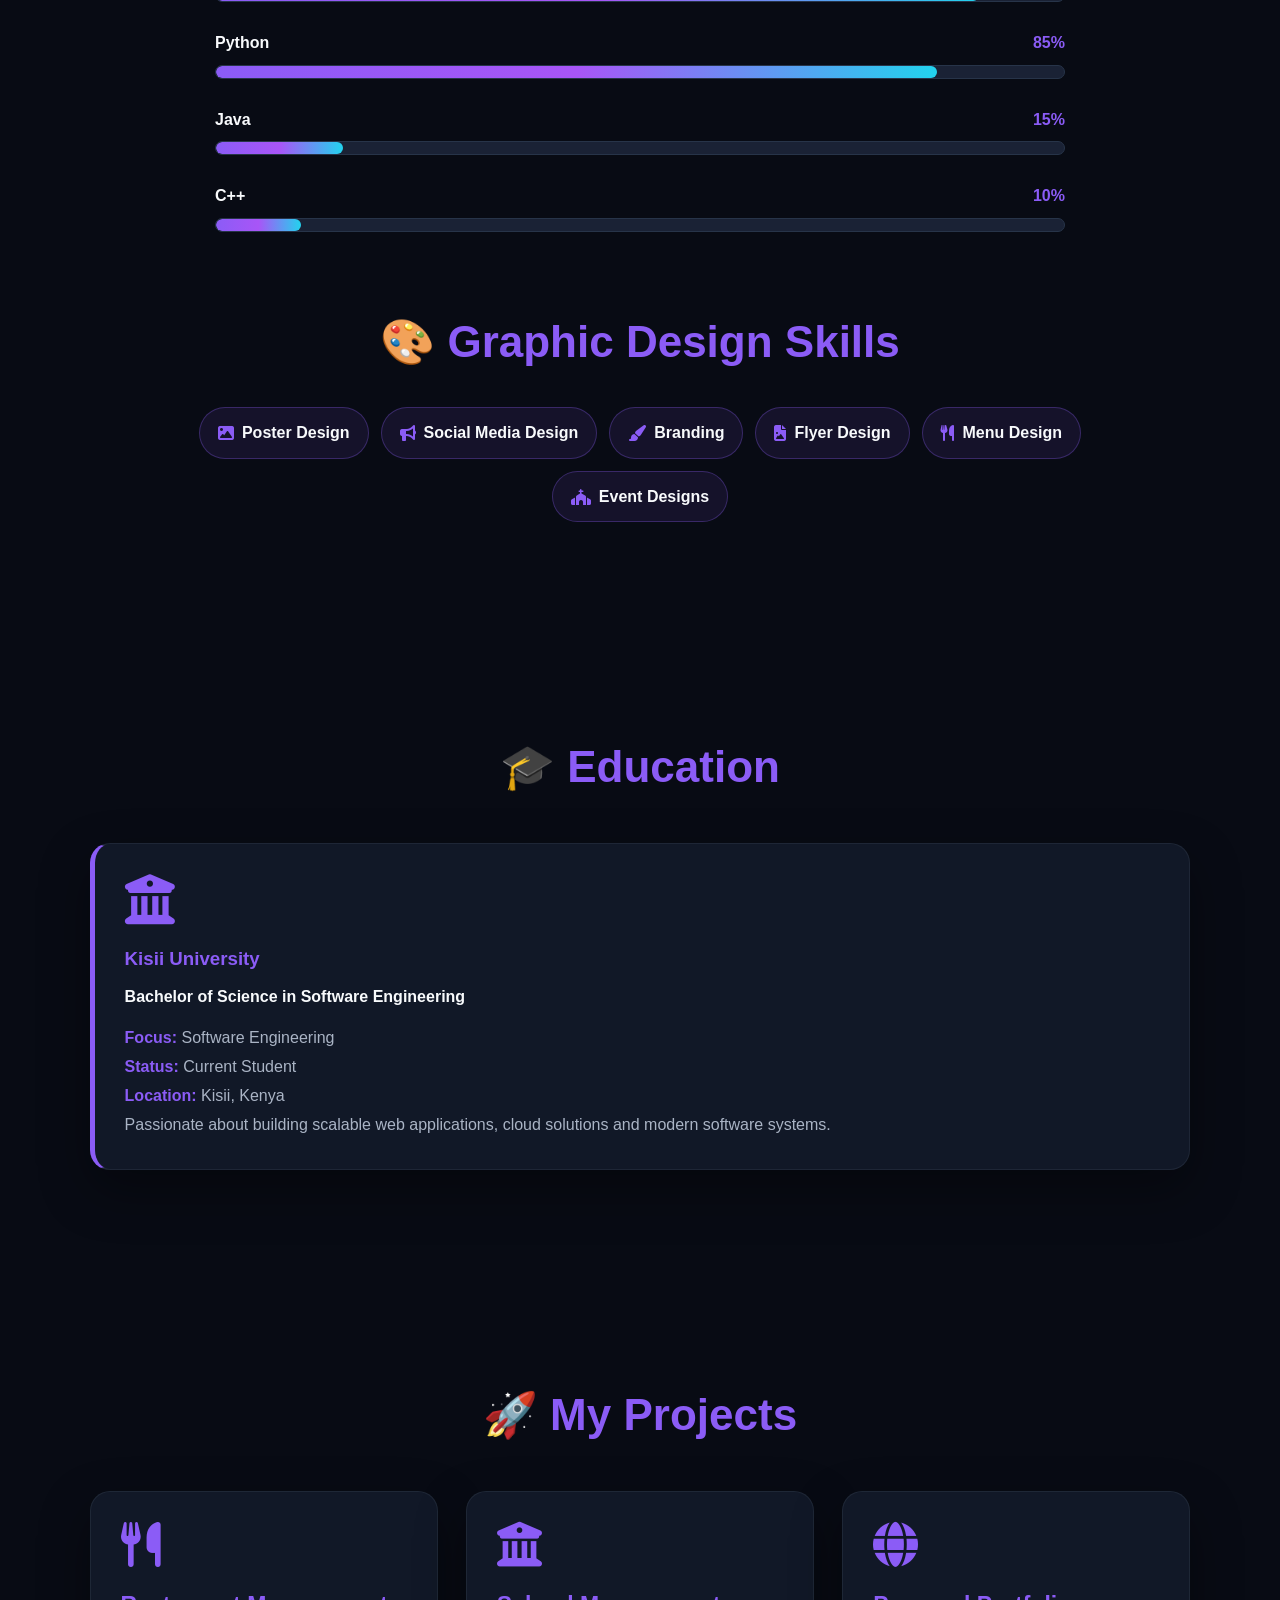
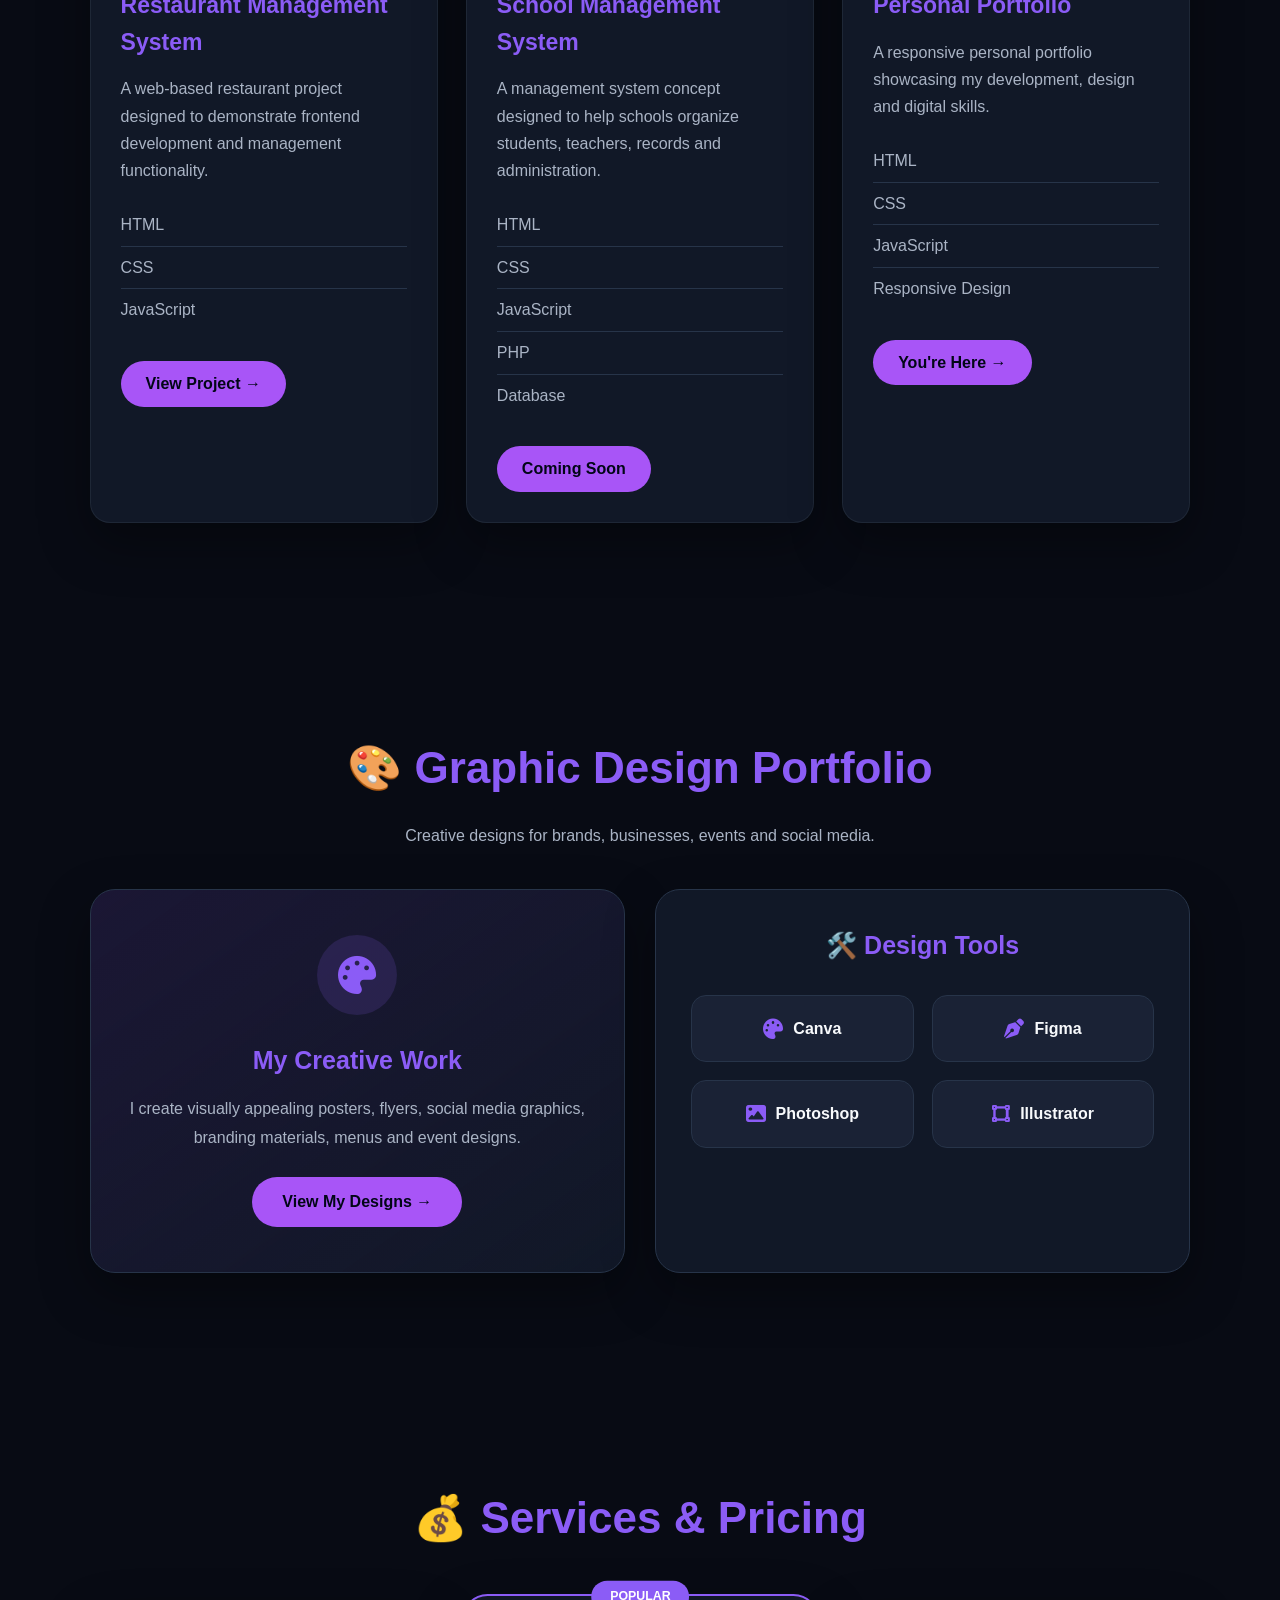
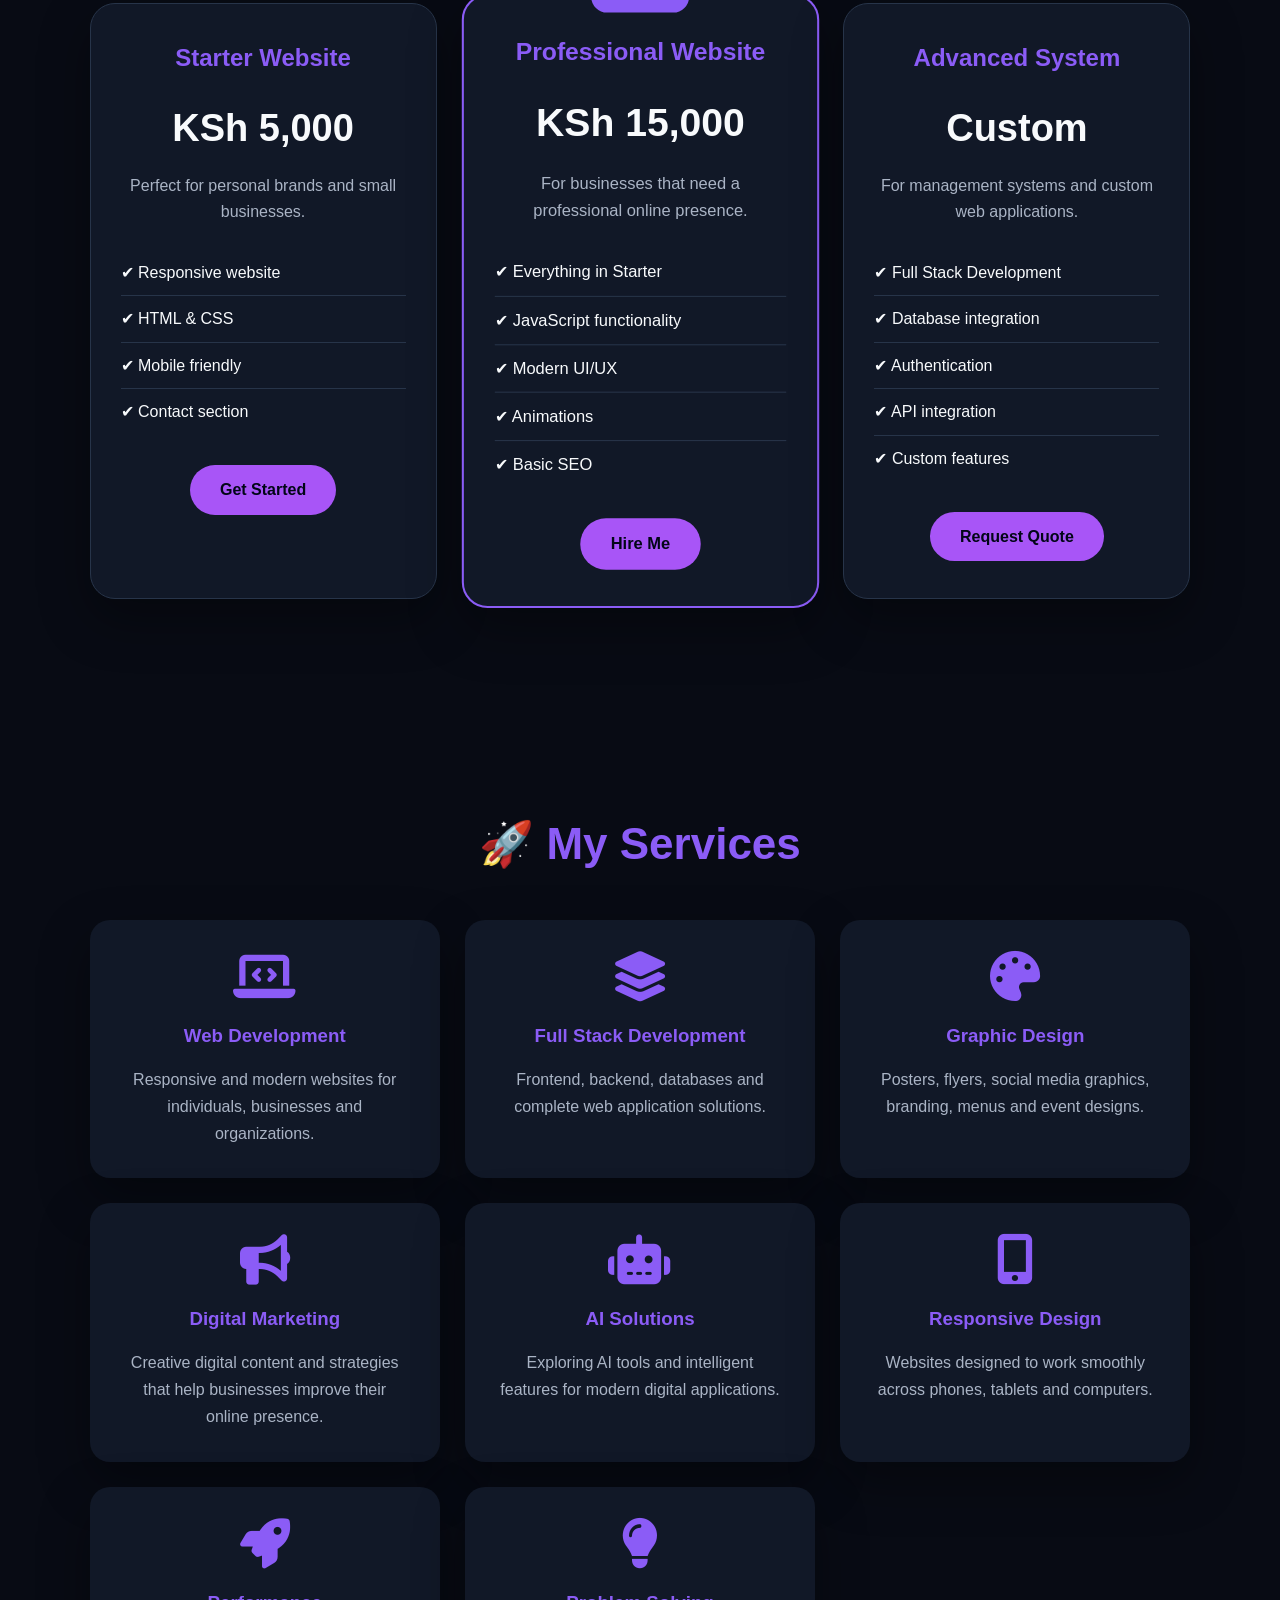
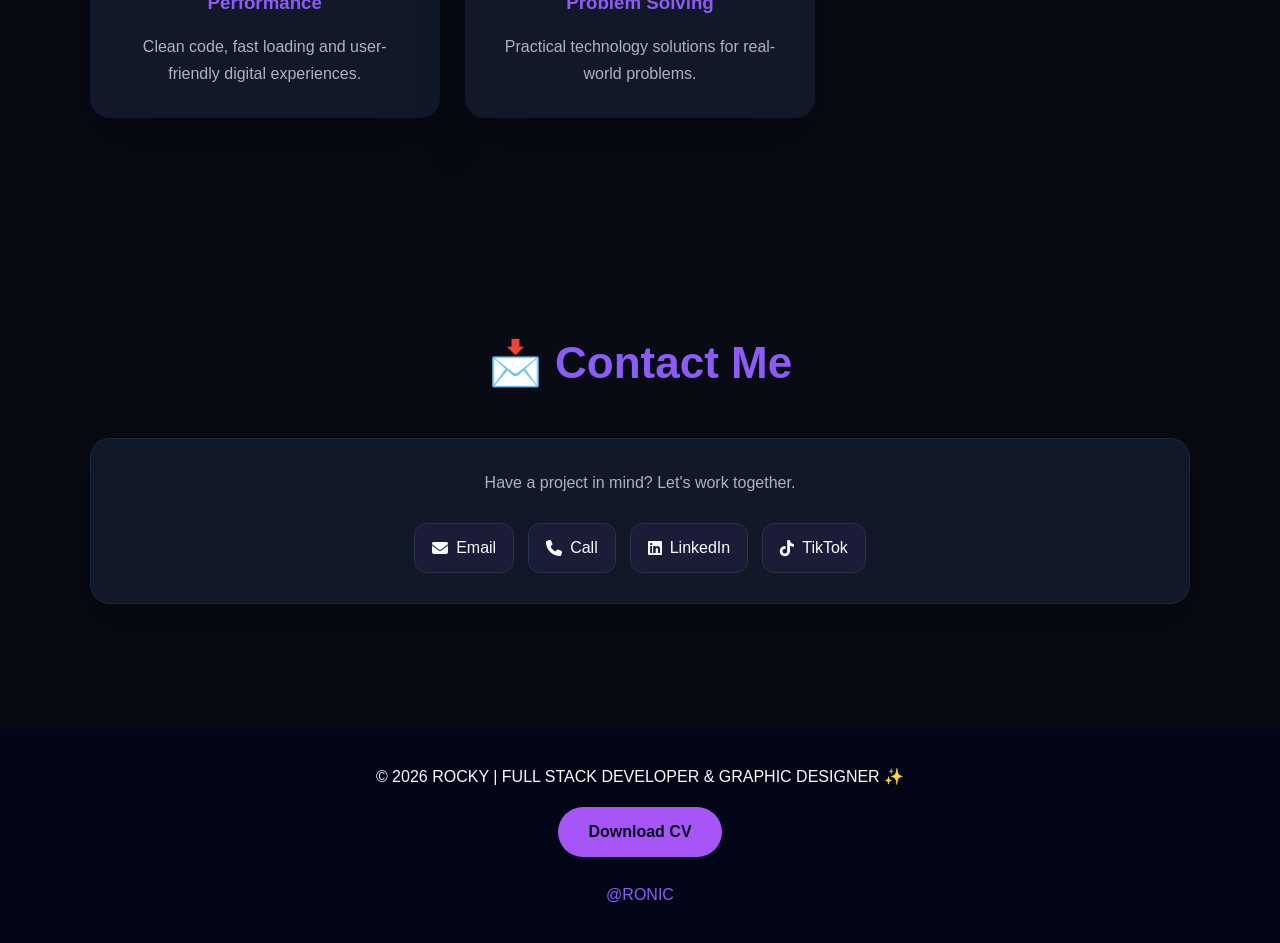
==== commit 2d2715cb: "Update print statement from 'Hello' to 'Goodbye'" ====
--- a/index.html
+++ b/index.html
@@ -25,7 +25,7 @@
     <!-- CSS -->
     <link rel="stylesheet" href="style.css">
 
-    <title>Rocky | Full Stack Developer & Graphic Designer</title>
+    <title>Rocky | Full Stack Developer</title>
 </head>
 
 <body>
@@ -833,7 +833,7 @@
                 </a>
 
                 <a
-                    href="https://tiktok.com/@rocky"
+                    href="https://vm.tiktok.com/ZS9SYJoGpxoc5-n78Pu/"
                     target="_blank"
                     rel="noopener noreferrer"
                 >
@@ -882,10 +882,16 @@
         ↑
     </button>
 
+<a
+    href="https://wa.me/254701186176?text=Hello%20Rocky%2C%20I%20visited%20your%20portfolio"
+    class="whatsapp-btn"
+    target="_blank"
+    rel="noopener noreferrer"
+>
+    <i class="fa-brands fa-whatsapp"></i>
+</a>
 
     <!-- JavaScript -->
-
     <script src="script.js"></script>
-
 </body>
 </html>
--- a/style.css
+++ b/style.css
@@ -2034,3 +2034,101 @@
     }
 
 }
+/* =========================================
+   FLOATING WHATSAPP BUTTON
+   ========================================= */
+
+.whatsapp-btn {
+    position: fixed;
+    right: 25px;
+    bottom: 95px;
+
+    width: 58px;
+    height: 58px;
+
+    display: flex;
+    align-items: center;
+    justify-content: center;
+
+    background: #25D366;
+    color: #ffffff;
+
+    border-radius: 50%;
+
+    text-decoration: none;
+
+    font-size: 28px;
+
+    box-shadow:
+        0 10px 30px rgba(0, 0, 0, 0.25);
+
+    z-index: 999;
+
+    transition:
+        transform 0.3s ease,
+        box-shadow 0.3s ease,
+        background 0.3s ease;
+}
+
+.whatsapp-btn:hover {
+    background: #1ebe5d;
+
+    transform:
+        translateY(-5px)
+        scale(1.08);
+
+    box-shadow:
+        0 15px 35px rgba(37, 211, 102, 0.35);
+}
+
+/* WhatsApp pulse effect */
+
+.whatsapp-btn::before {
+    content: "";
+
+    position: absolute;
+
+    width: 100%;
+    height: 100%;
+
+    border-radius: 50%;
+
+    border: 2px solid #25D366;
+
+    animation: whatsappPulse 2s infinite;
+
+    pointer-events: none;
+}
+
+@keyframes whatsappPulse {
+
+    0% {
+        transform: scale(1);
+        opacity: 0.8;
+    }
+
+    70% {
+        transform: scale(1.45);
+        opacity: 0;
+    }
+
+    100% {
+        transform: scale(1.45);
+        opacity: 0;
+    }
+}
+
+/* Mobile */
+
+@media (max-width: 600px) {
+
+    .whatsapp-btn {
+        width: 52px;
+        height: 52px;
+
+        right: 18px;
+        bottom: 80px;
+
+        font-size: 25px;
+    }
+}
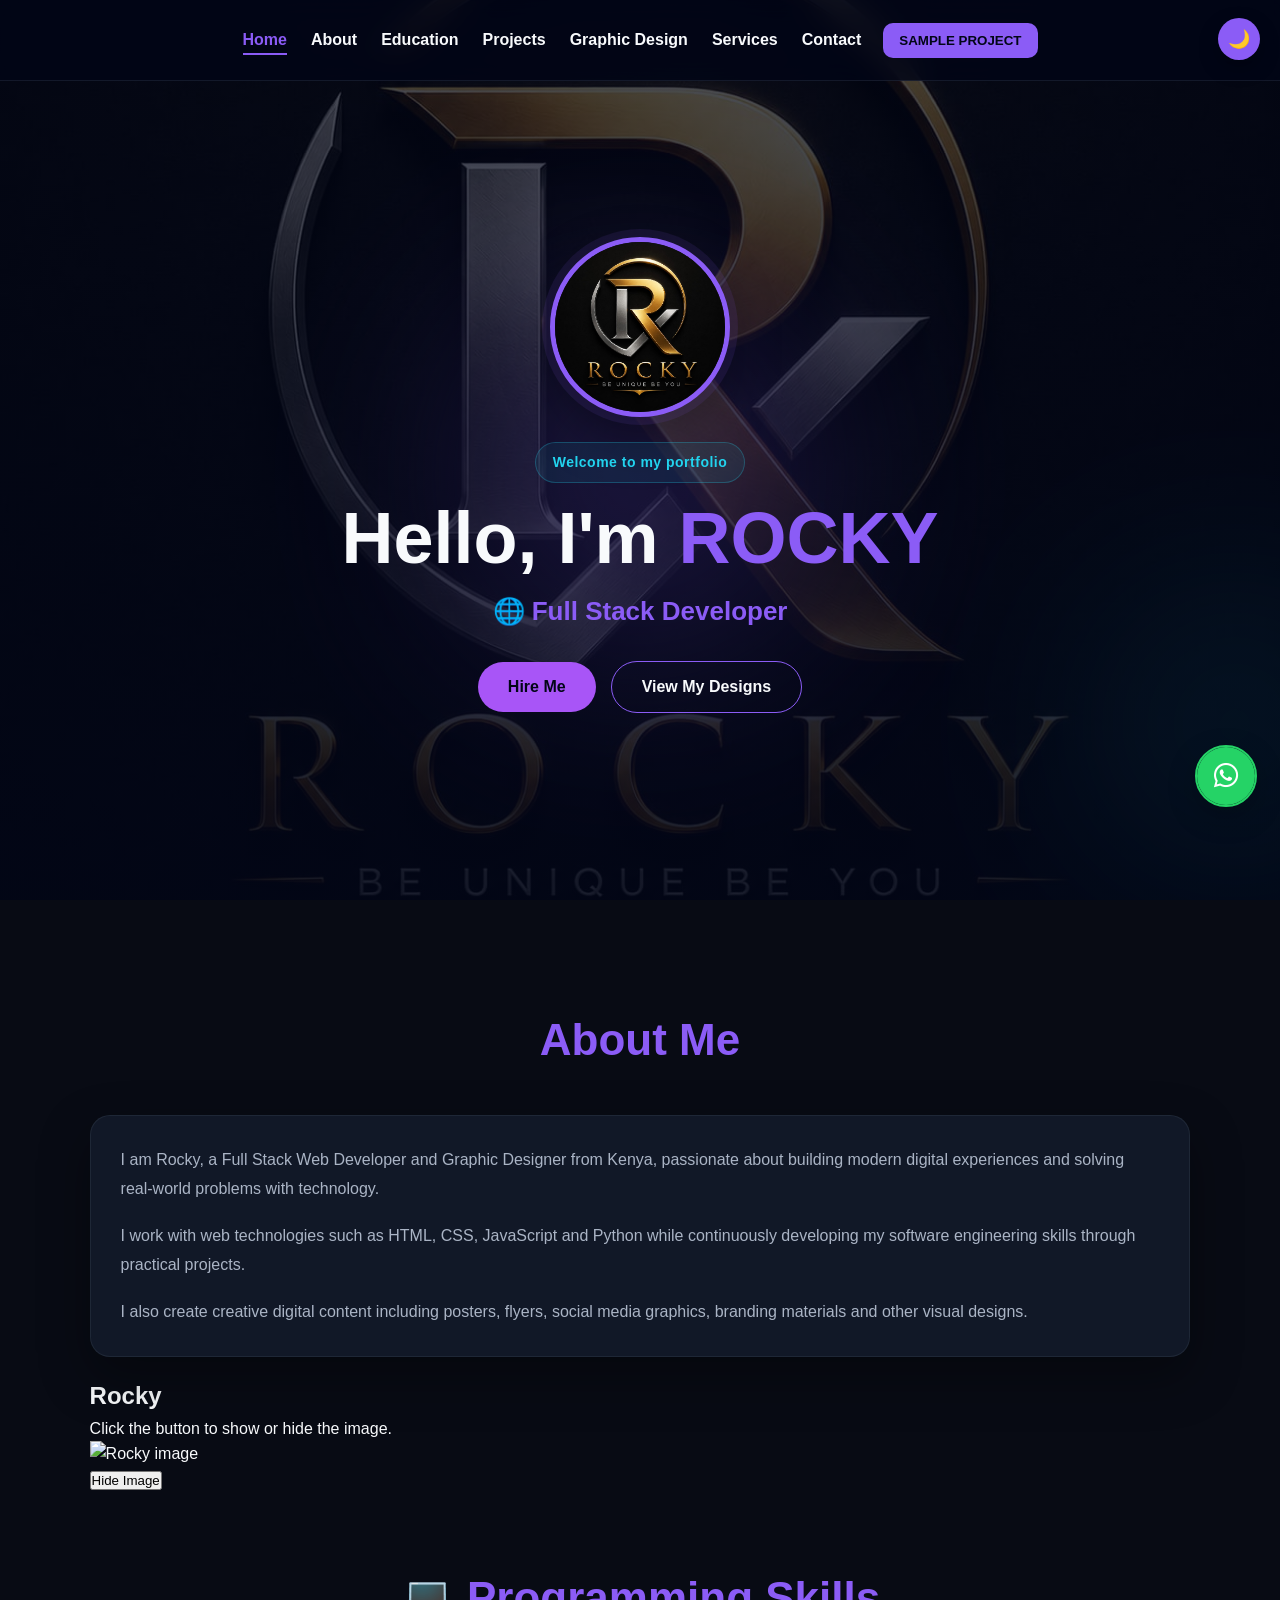
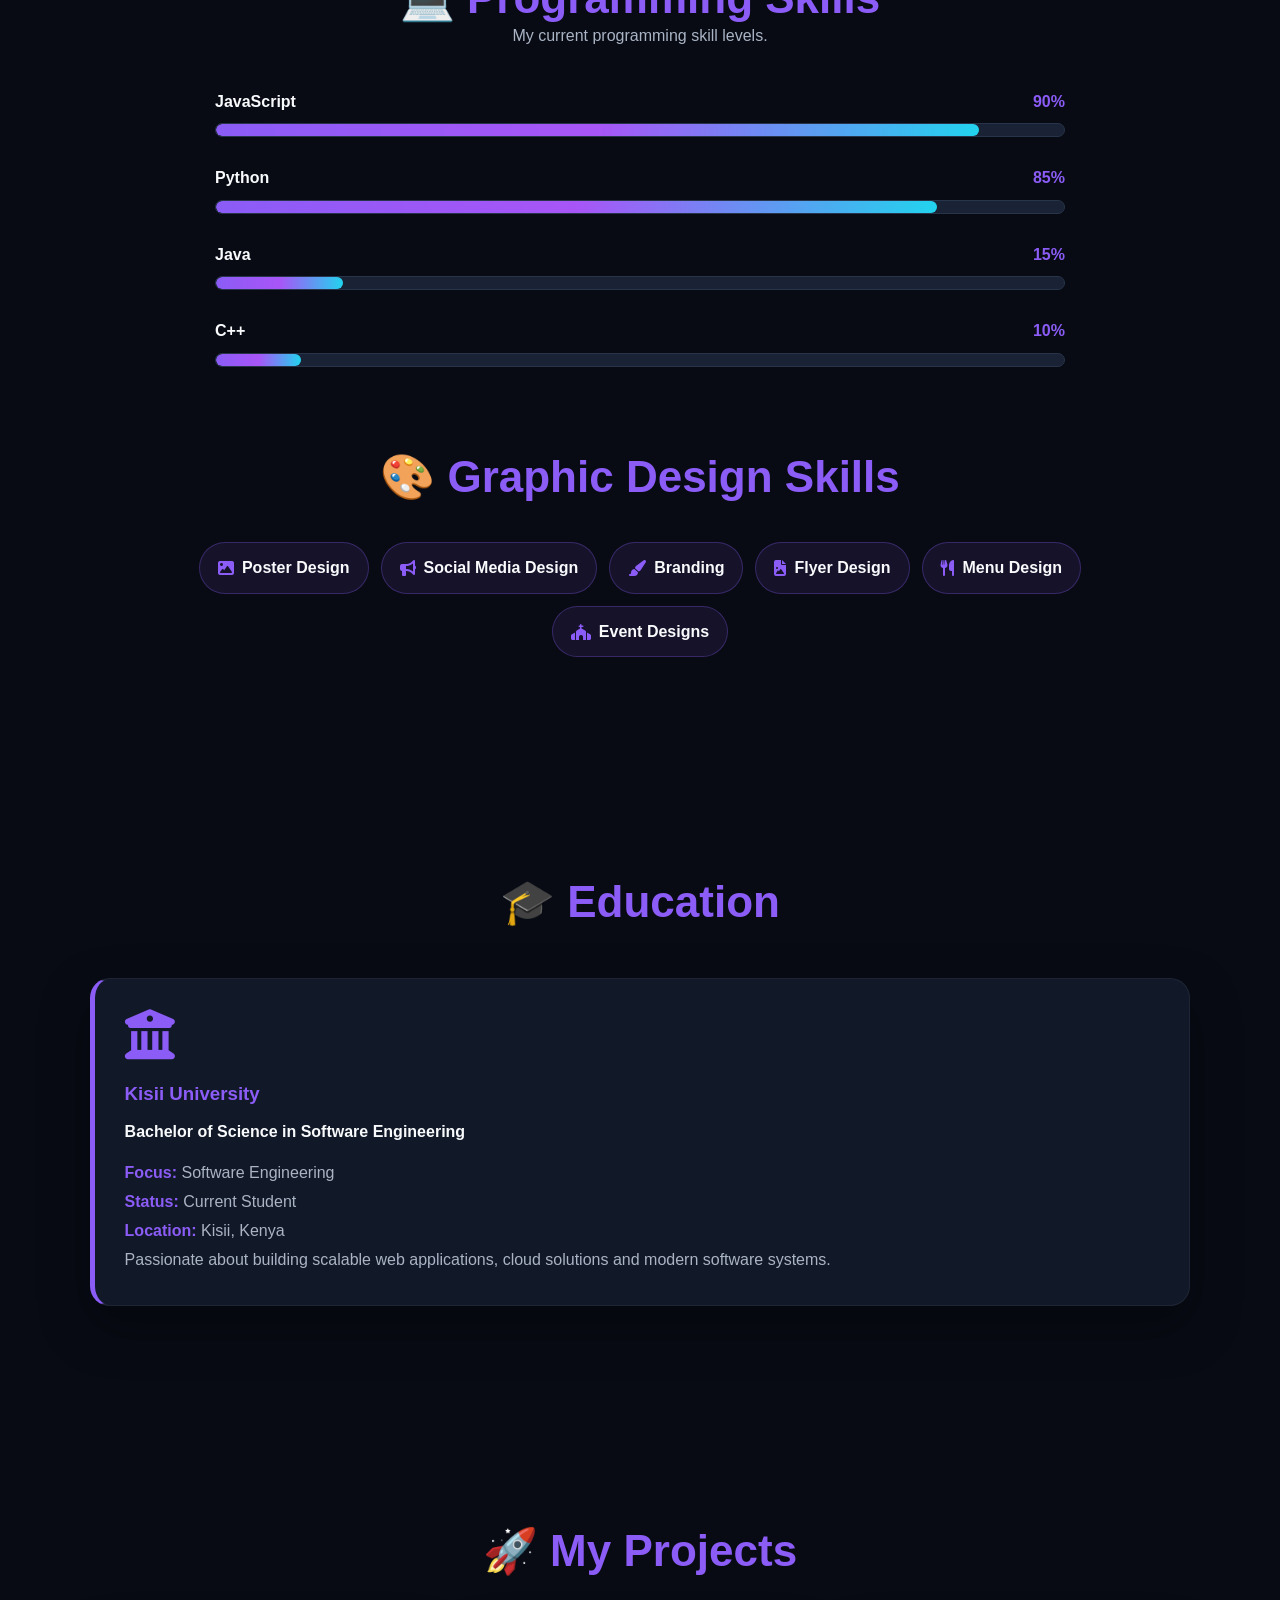
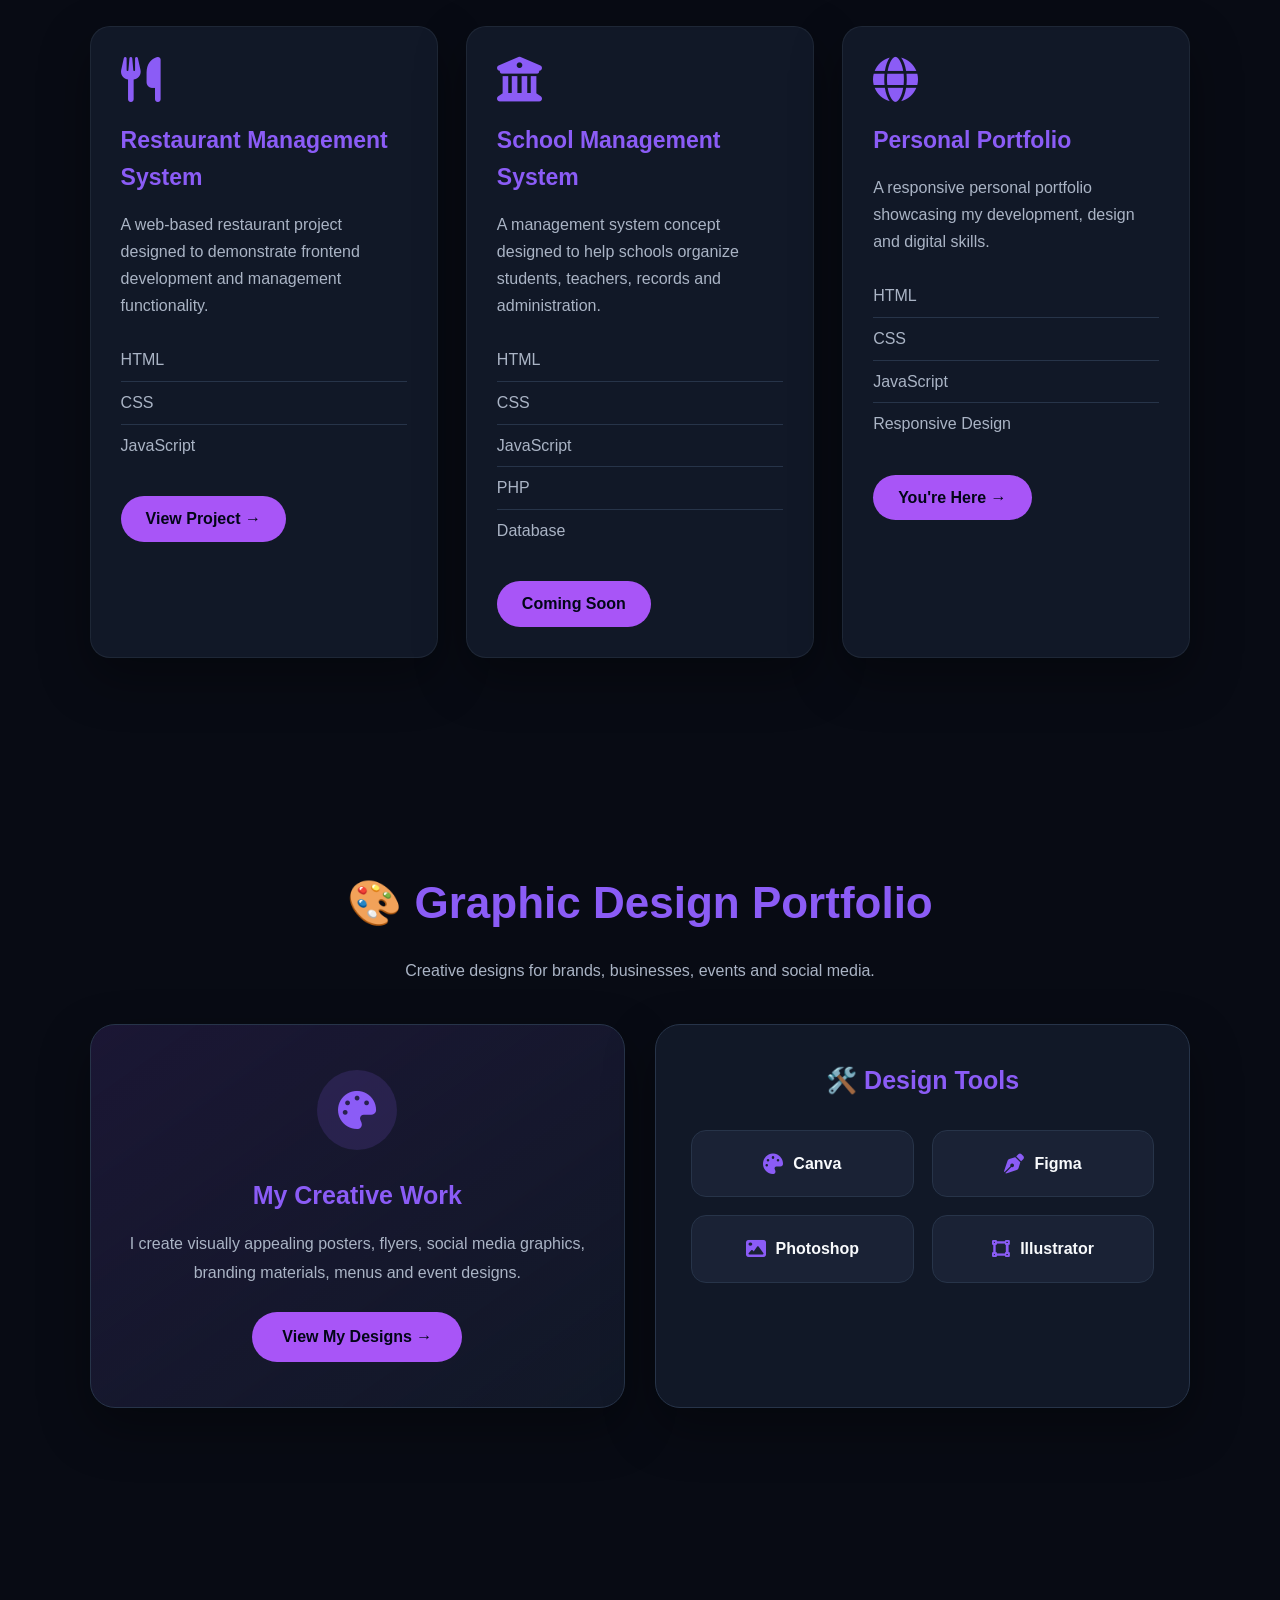
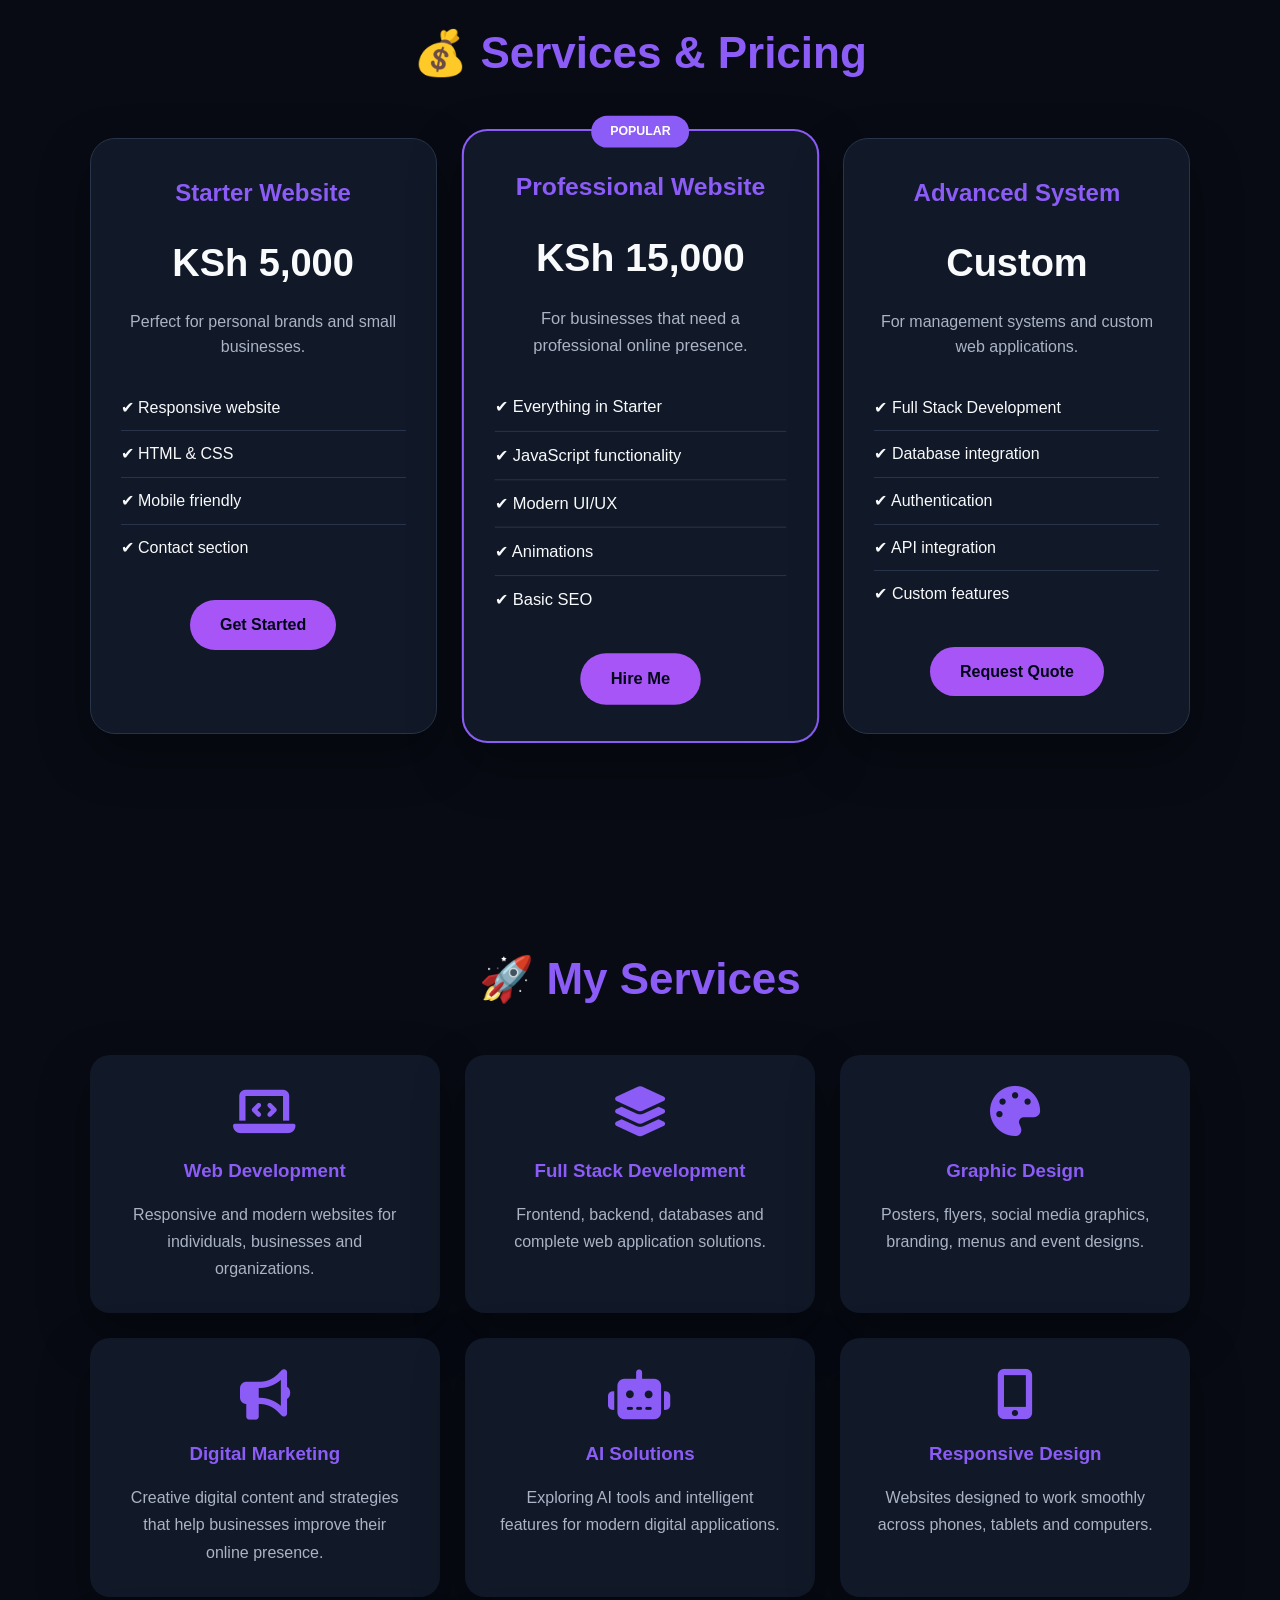
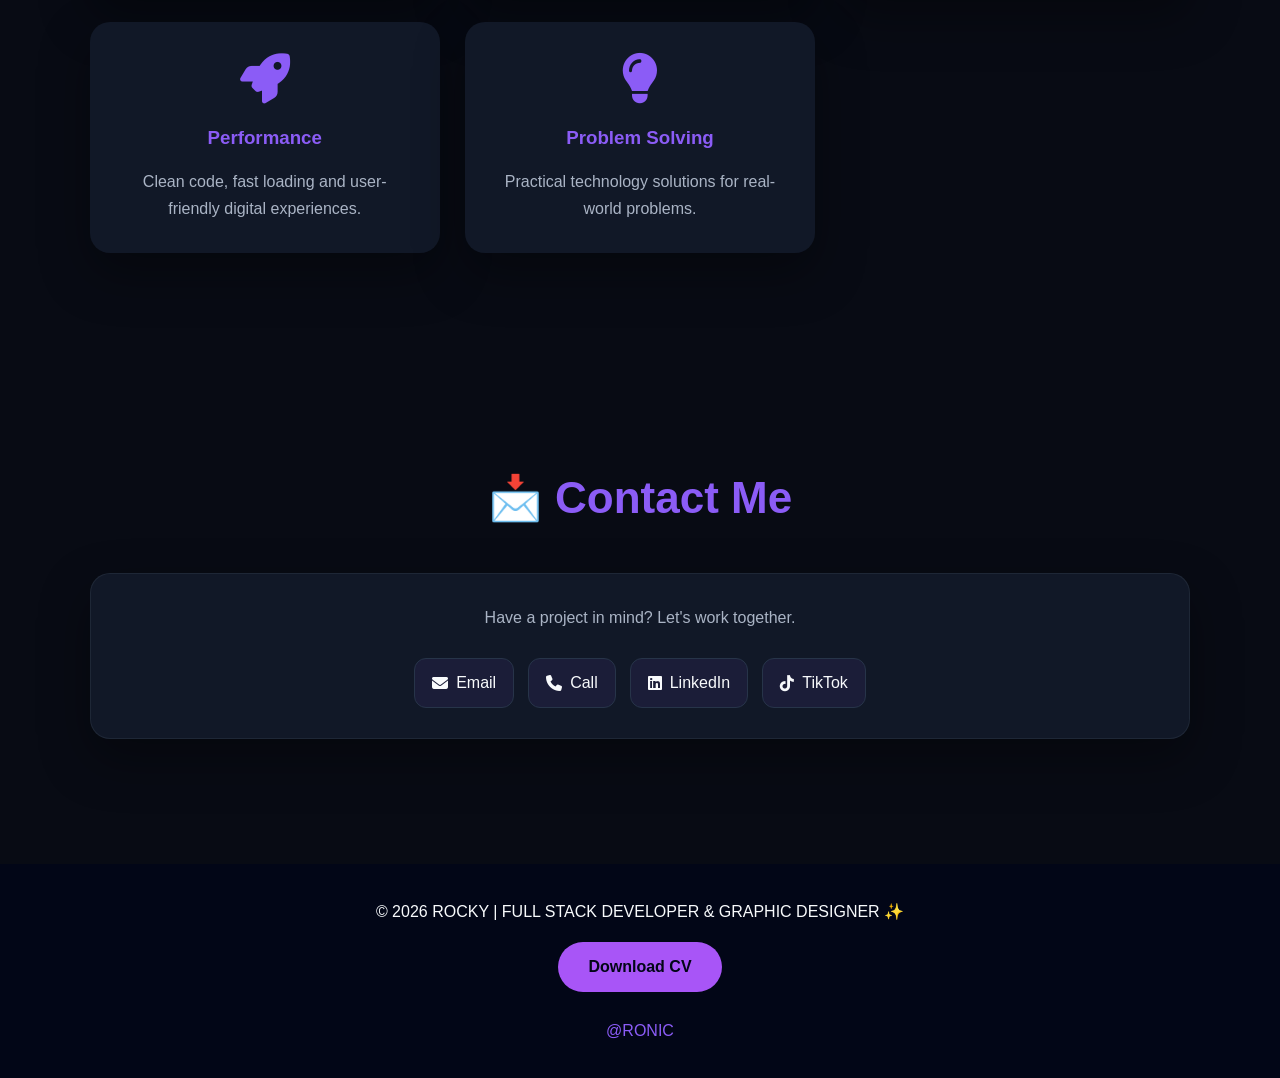
==== commit 057a8cee: "Update index.html" ====
--- a/index.html
+++ b/index.html
@@ -26,6 +26,20 @@
     <link rel="stylesheet" href="style.css">
 
     <title>Rocky | Full Stack Developer</title>
+
+<link rel="manifest" href="manifest.json">
+
+<meta name="theme-color" content="#8b5cf6">
+
+<meta name="mobile-web-app-capable" content="yes">
+
+<meta name="apple-mobile-web-app-capable" content="yes">
+
+<meta name="apple-mobile-web-app-status-bar-style" content="black-translucent">
+
+<meta name="apple-mobile-web-app-title" content="Rocky Tech">
+
+
 </head>
 
 <body>
@@ -174,7 +188,28 @@
 
         </div>
 
-
+       <!-- Image section --> 
+        <main class="container">
+
+        <h1>Rocky</h1>
+
+        <p class="description">
+            Click the button to show or hide the image.
+        </p>
+
+        <div class="image-card">
+            <img 
+                src="rocky.png" 
+                alt="Rocky image"
+                id="image"
+            >
+        </div>
+
+        <button id="button" type="button">
+            Hide Image
+        </button>
+
+    </main>
         <!-- ============================= -->
         <!-- PROGRAMMING SKILLS -->
         <!-- ============================= -->
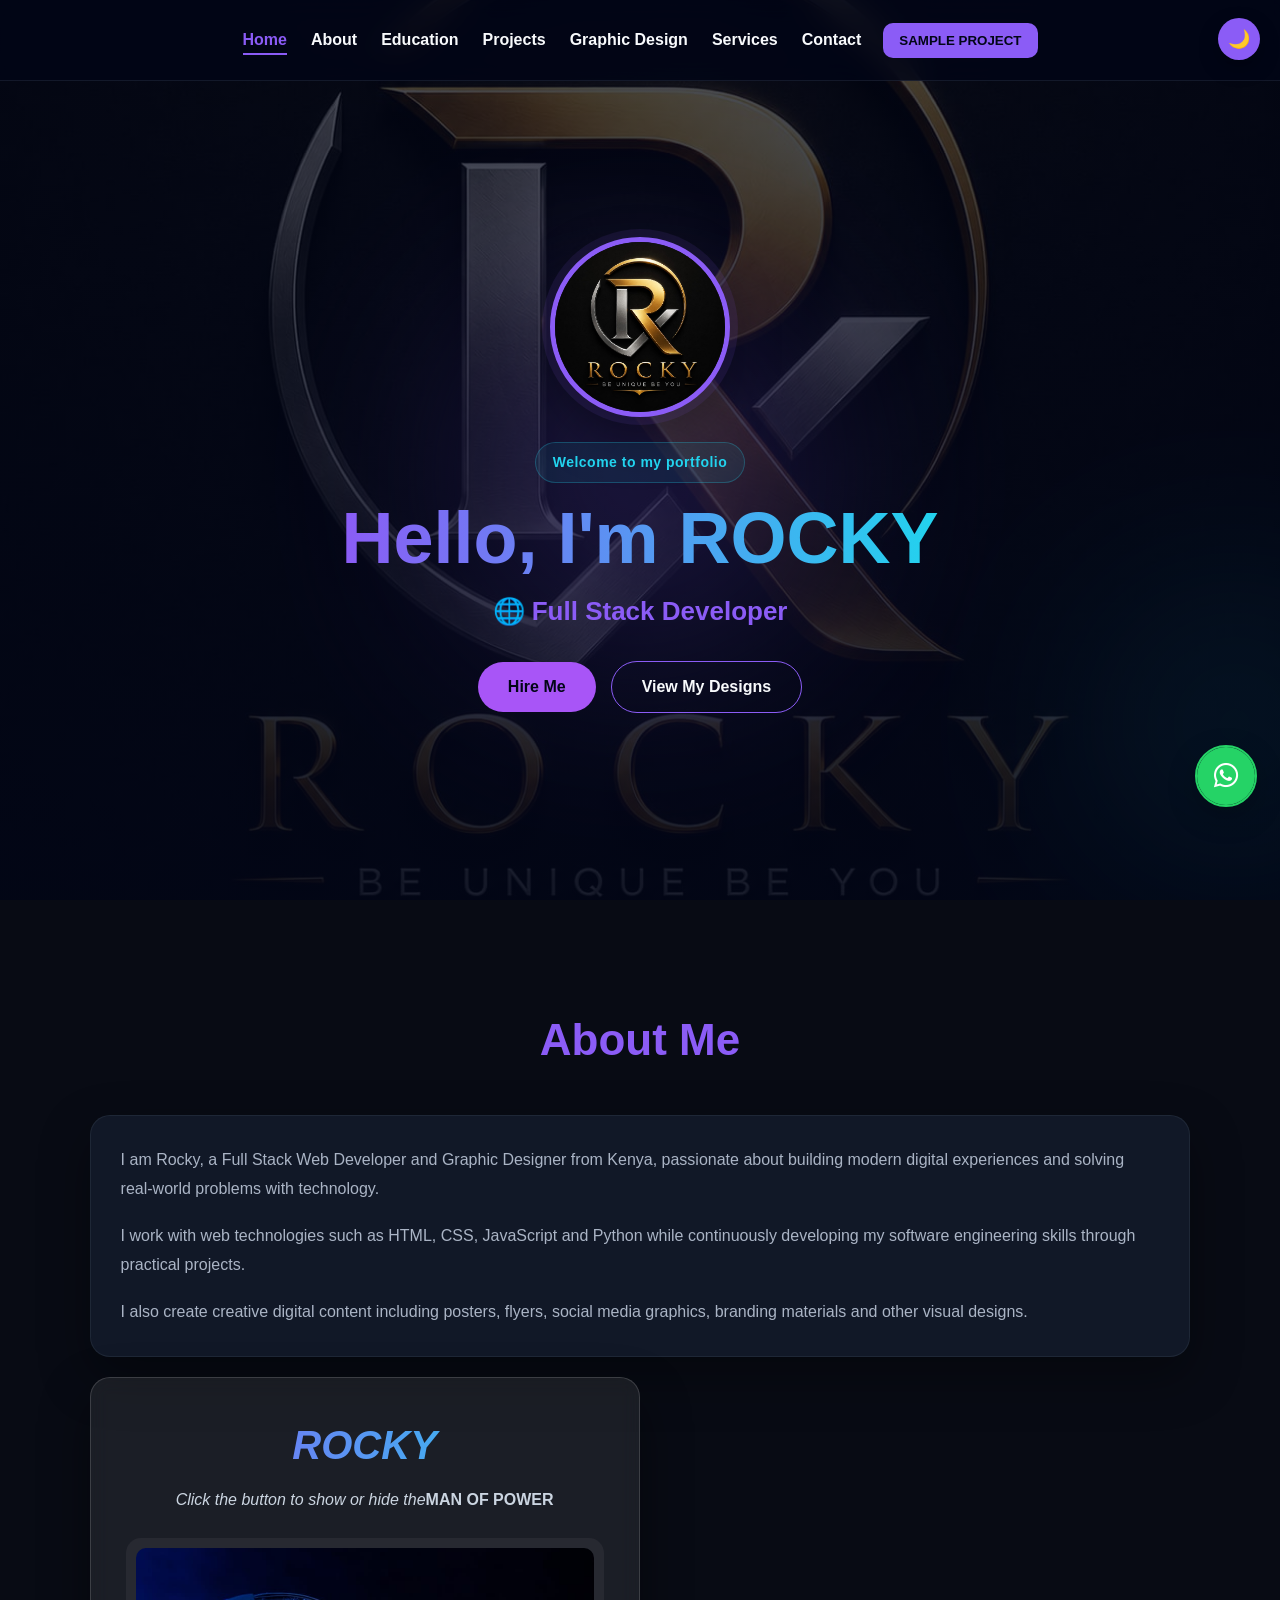
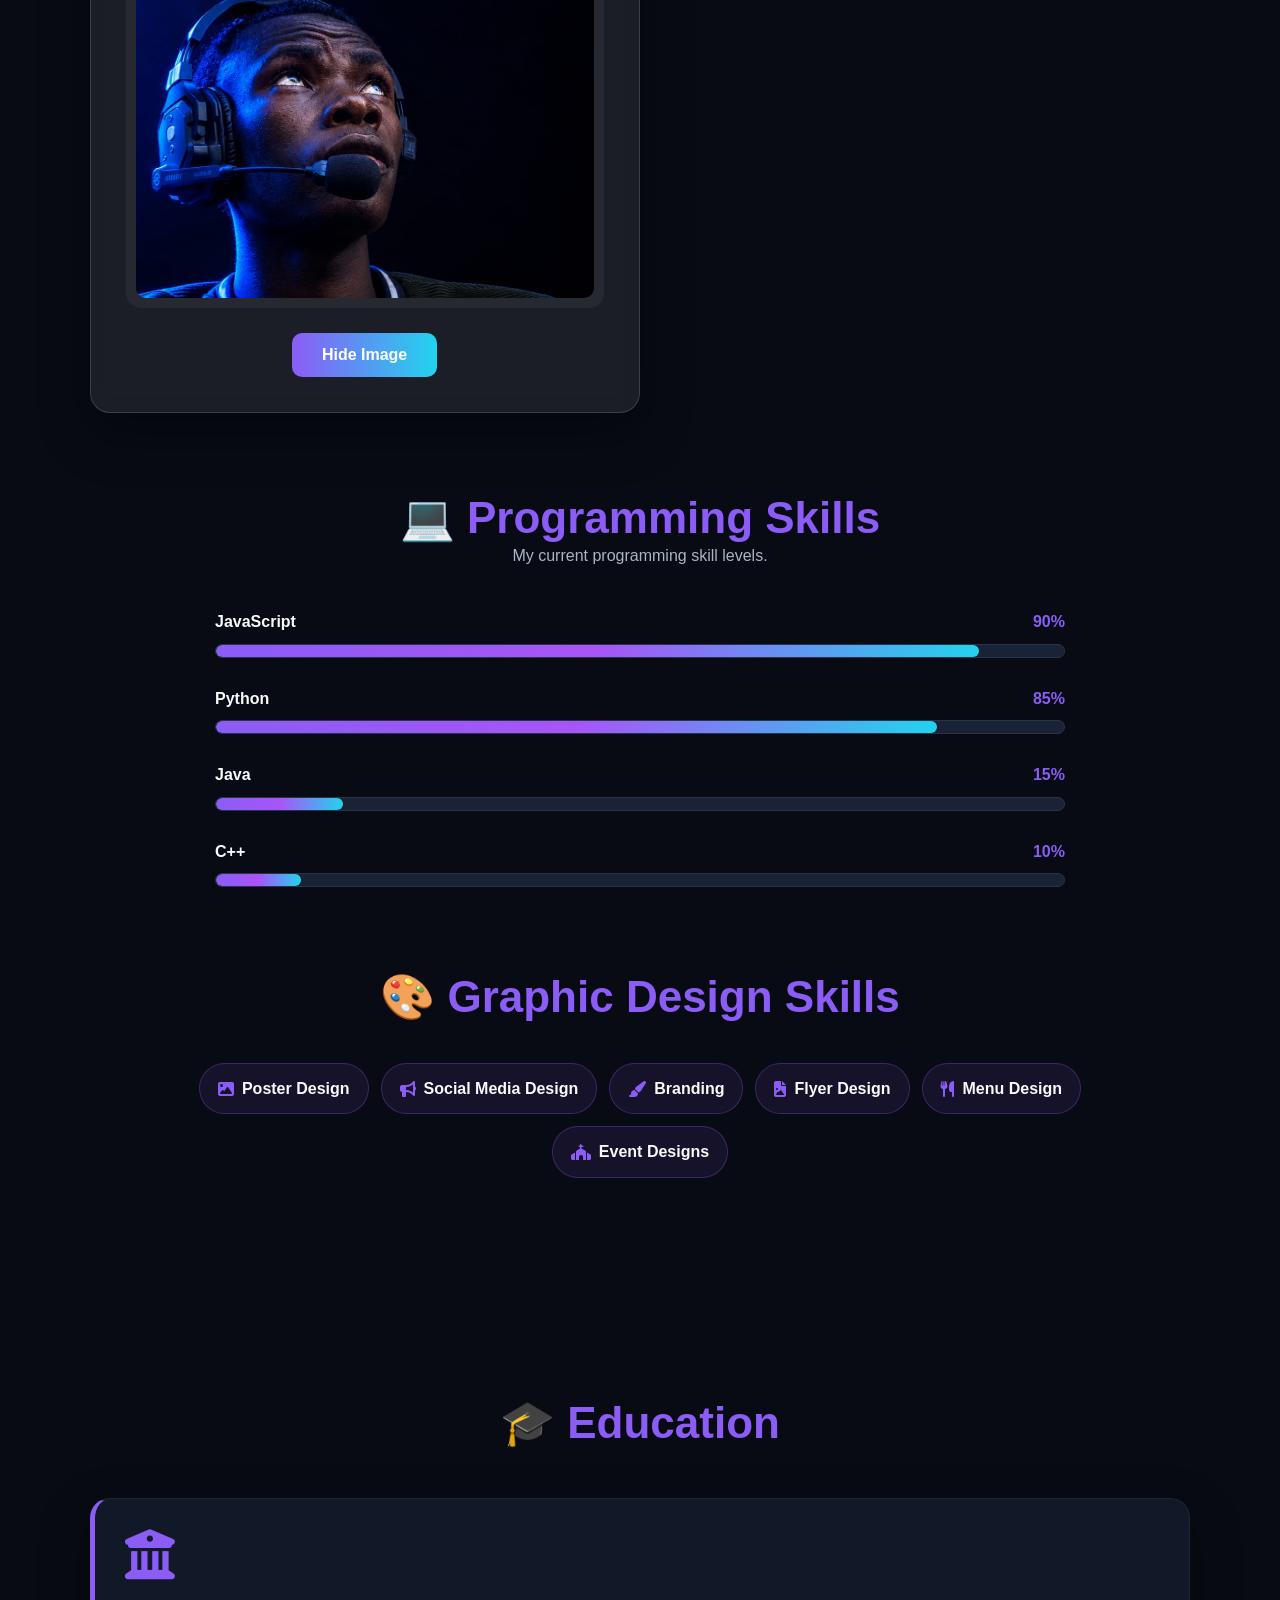
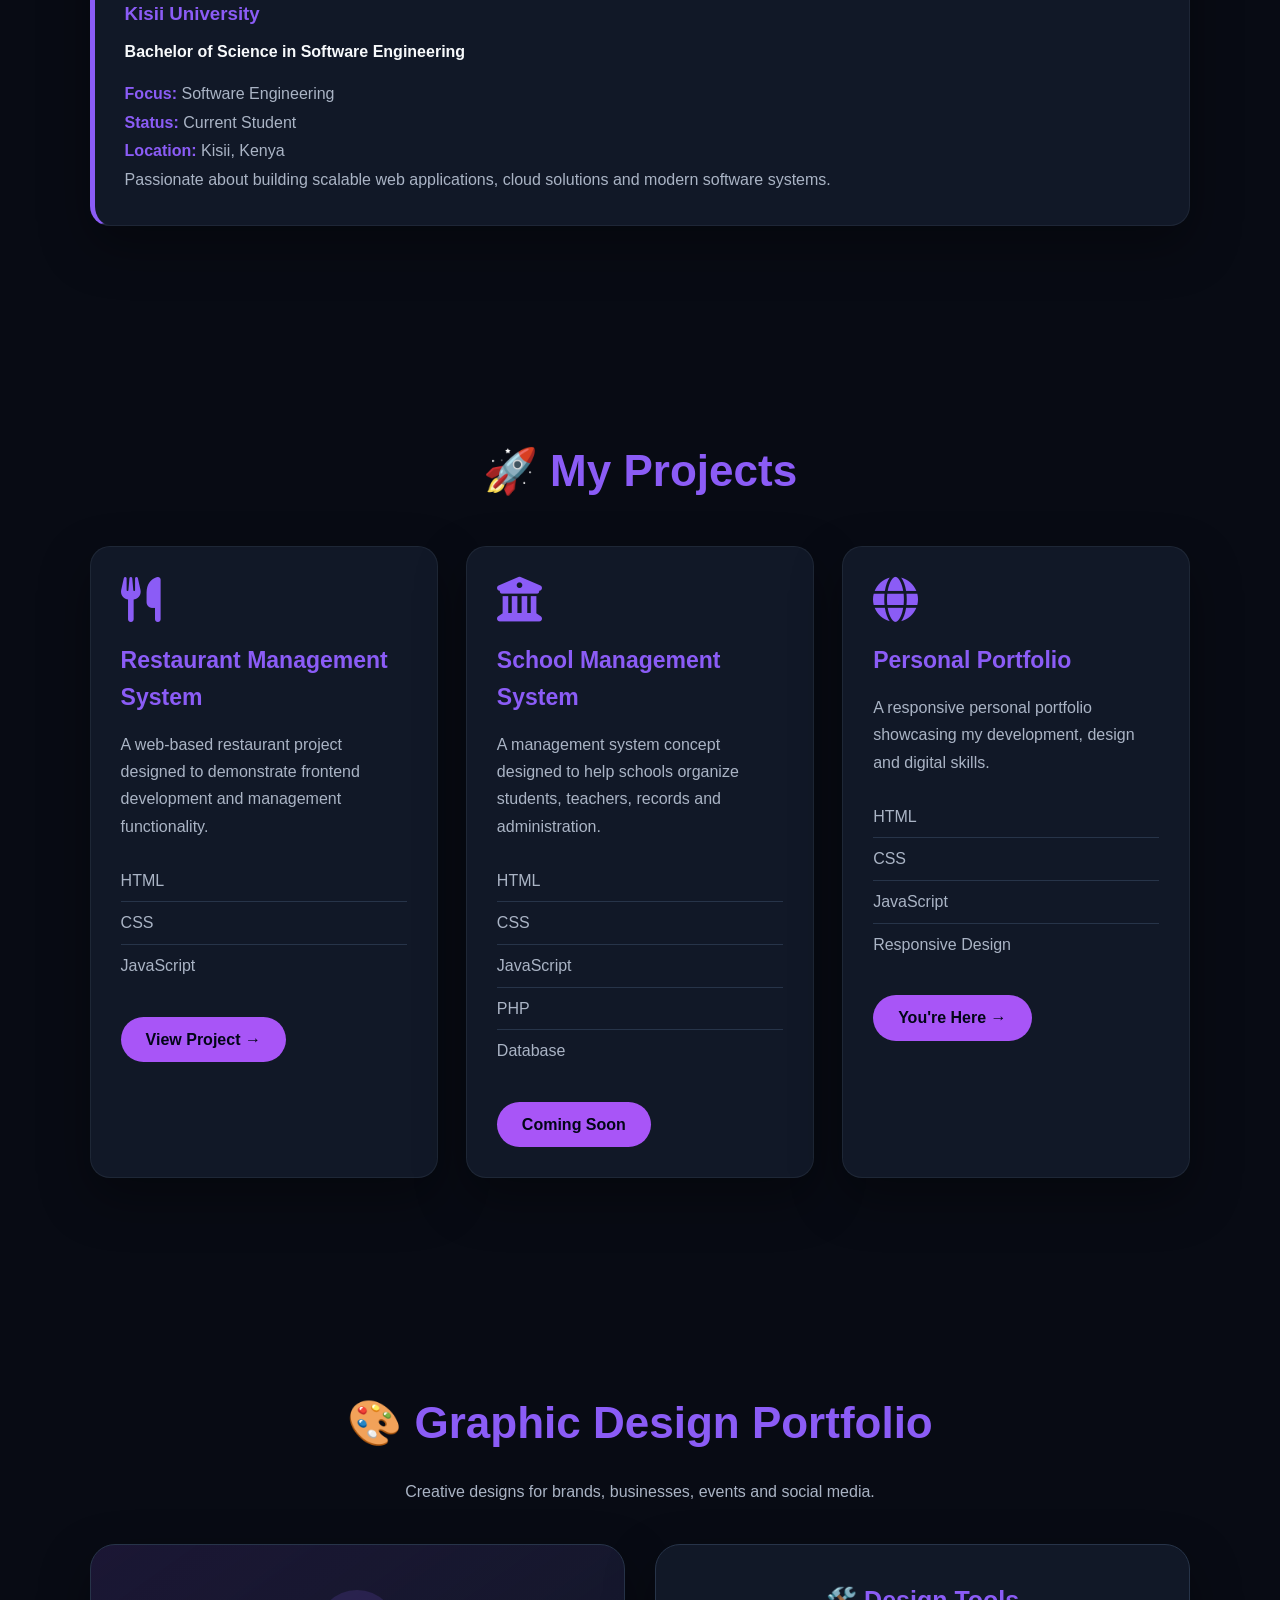
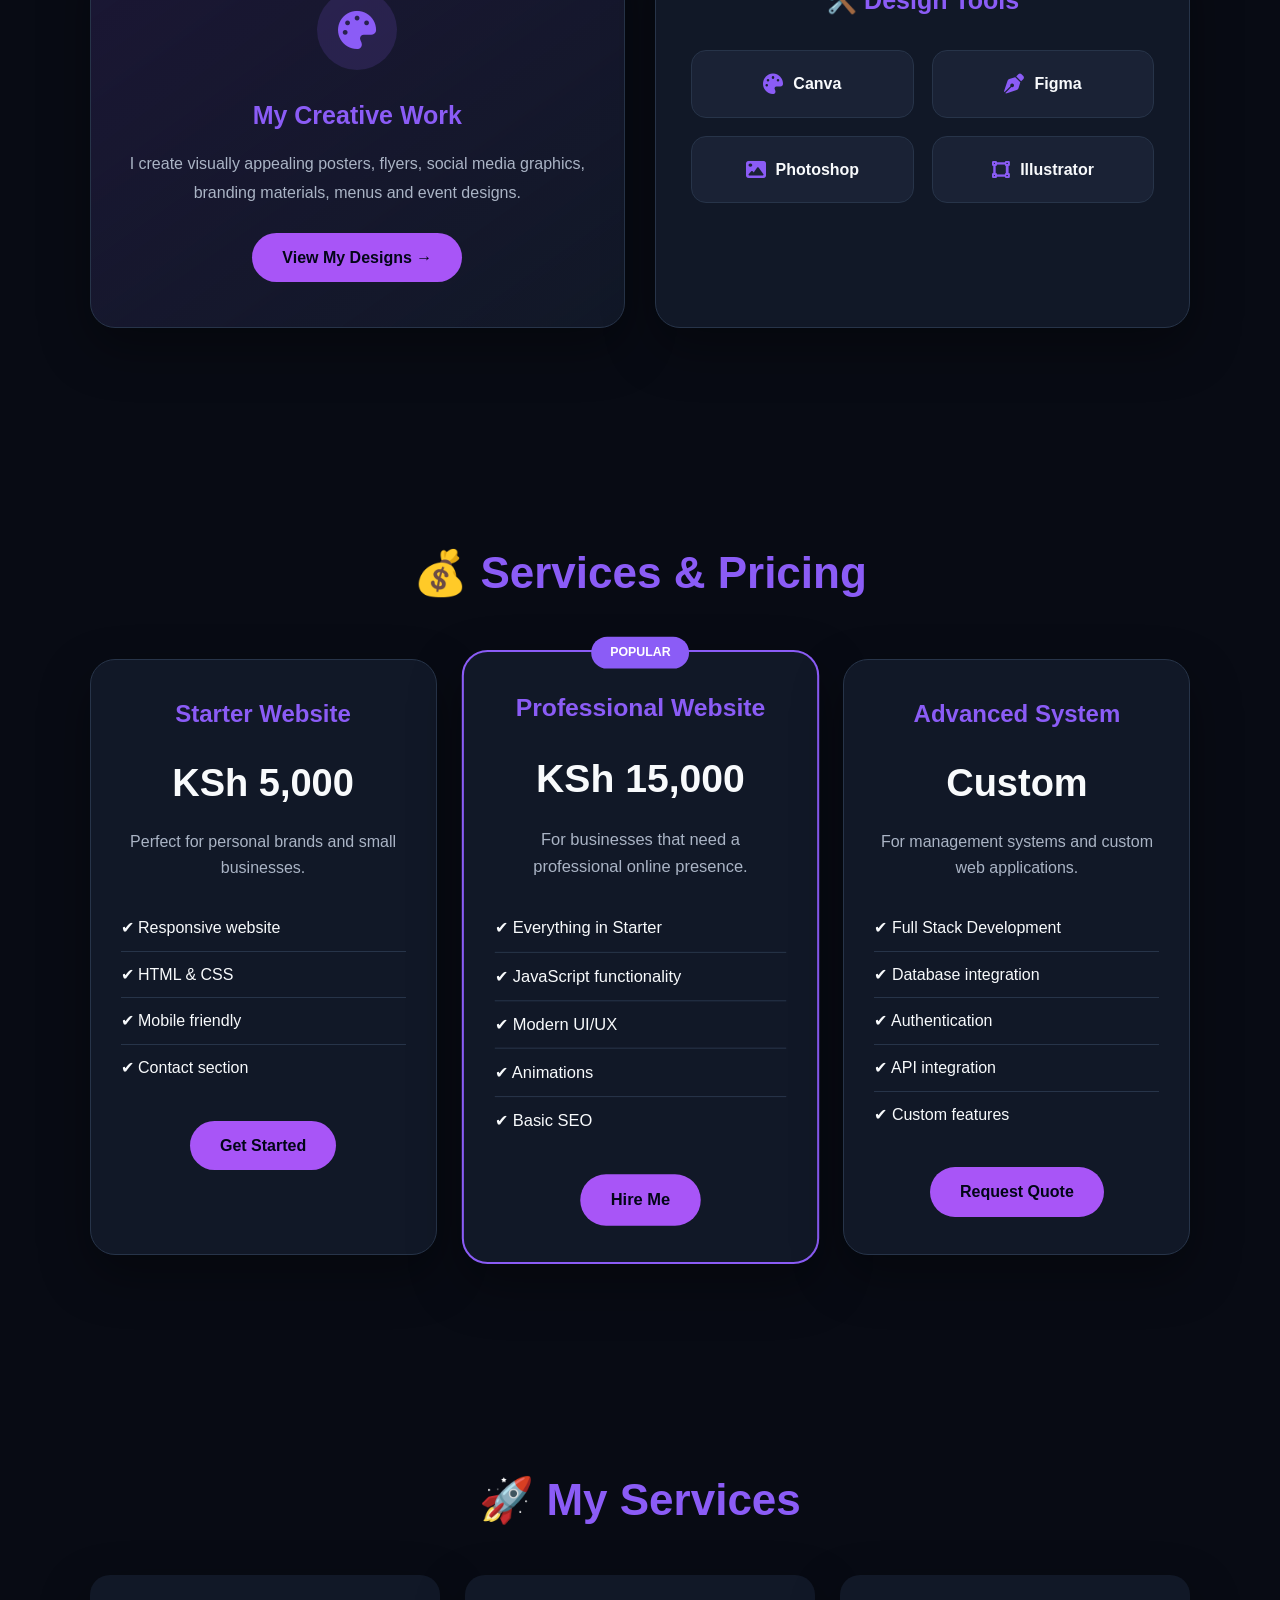
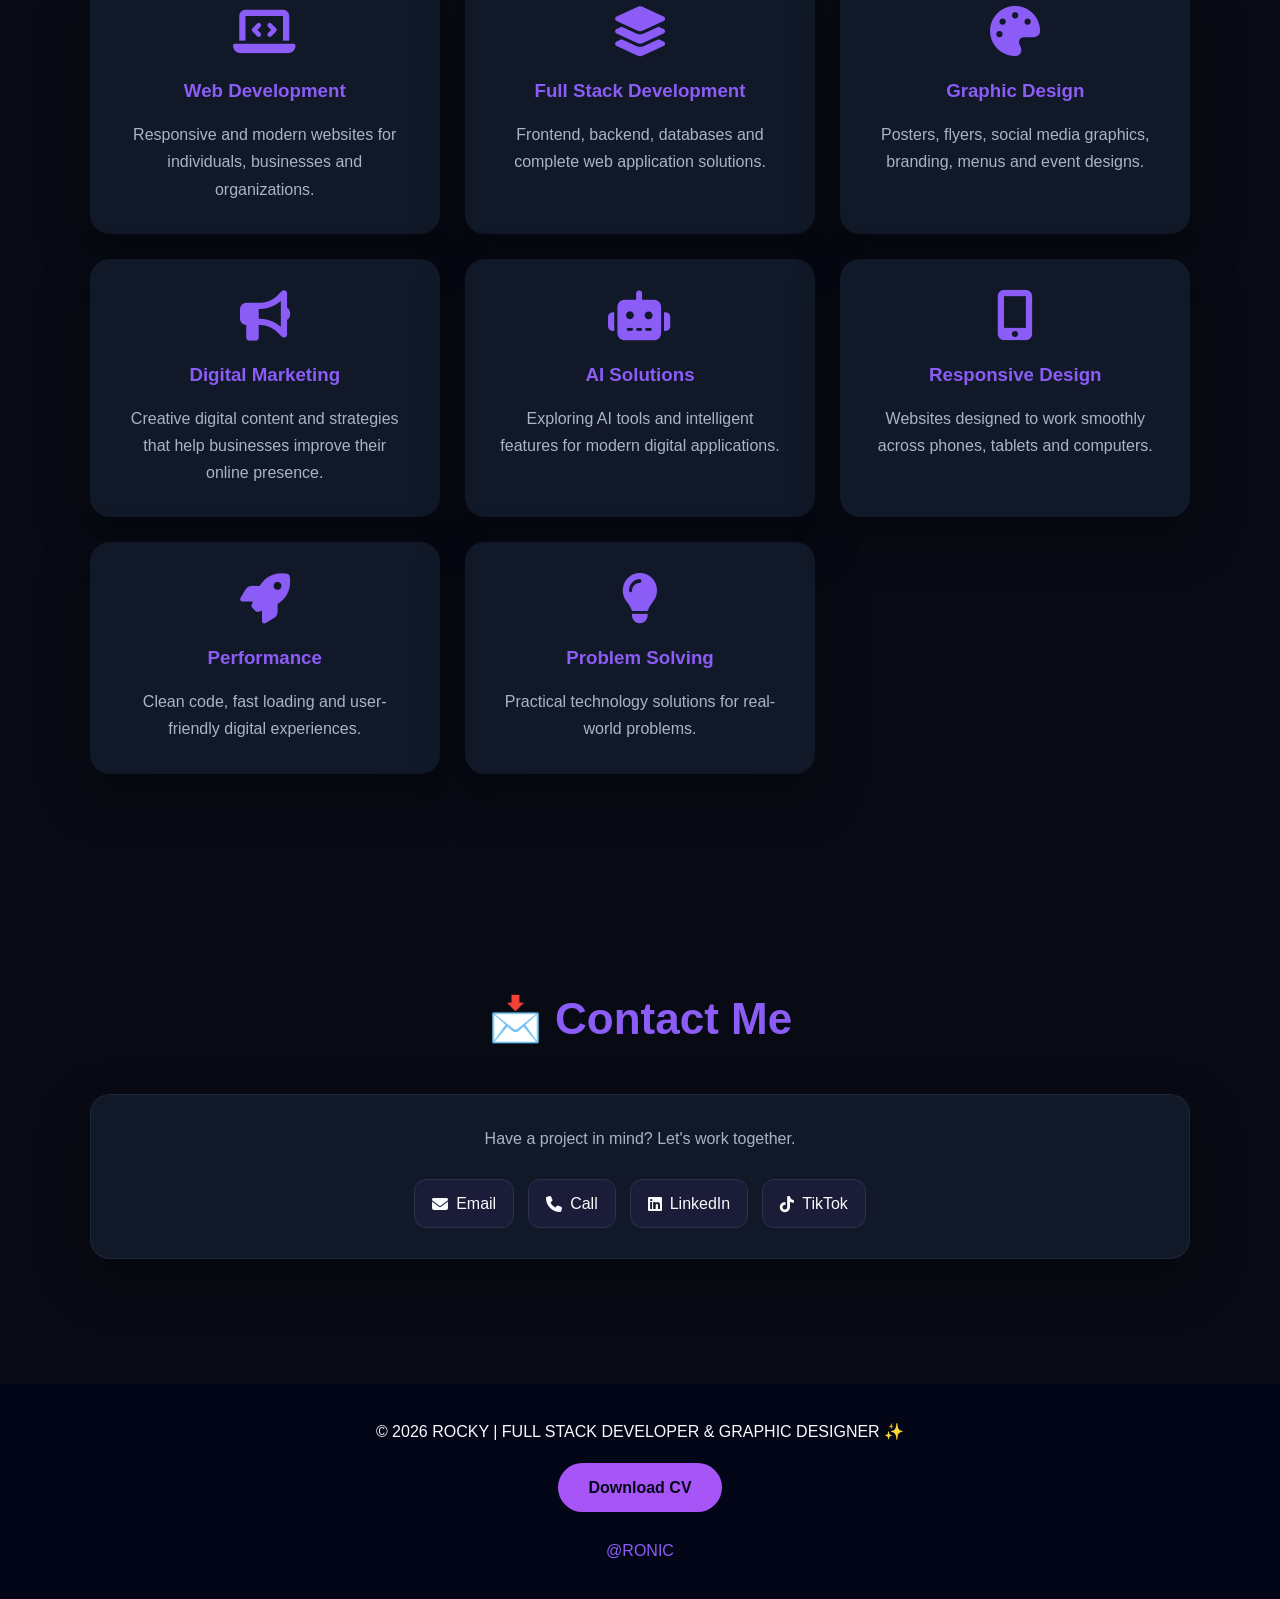
==== commit 5885ad08: "Update index.html" ====
--- a/index.html
+++ b/index.html
@@ -25,7 +25,7 @@
     <!-- CSS -->
     <link rel="stylesheet" href="style.css">
 
-    <title>Rocky | Full Stack Developer</title>
+    <title>ROCKY | TECH SPACE</title>
 
 <link rel="manifest" href="manifest.json">
 
@@ -191,10 +191,10 @@
        <!-- Image section --> 
         <main class="container">
 
-        <h1>Rocky</h1>
+        <I><h1>ROCKY</h1></I>
 
         <p class="description">
-            Click the button to show or hide the image.
+             <I>Click the button to show or hide the</I><B>MAN OF POWER</B>
         </p>
 
         <div class="image-card">
--- a/style.css
+++ b/style.css
@@ -2132,3 +2132,160 @@
         font-size: 25px;
     }
 }
+/* =========================================
+   29. IMAGE SECTION 
+   ========================================= */
+  
+/* RESET */
+
+* {
+    margin: 0;
+    padding: 0;
+    box-sizing: border-box;
+}
+
+/* MAIN CONTAINER */
+
+.container {
+    width: 90%;
+    max-width: 550px;
+
+    padding: 35px;
+
+    text-align: center;
+
+    background: rgba(255, 255, 255, 0.08);
+
+    border: 1px solid rgba(255, 255, 255, 0.15);
+
+    border-radius: 20px;
+
+    box-shadow: 0 20px 50px rgba(0, 0, 0, 0.4);
+
+    backdrop-filter: blur(10px);
+}
+
+
+/* TITLE */
+
+h1 {
+    margin-bottom: 10px;
+
+    font-size: 2.5rem;
+
+    background: linear-gradient(
+        90deg,
+        #8b5cf6,
+        #22d3ee
+    );
+
+    -webkit-background-clip: text;
+    
+    -webkit-text-fill-color: transparent;
+}
+
+/* DESCRIPTION */
+
+.description {
+    margin-bottom: 25px;
+
+    color: #cbd5e1;
+
+    font-size: 1rem;
+}
+
+
+/* IMAGE CARD */
+
+.image-card {
+    width: 100%;
+
+    margin-bottom: 25px;
+
+    padding: 10px;
+
+    background: rgba(255, 255, 255, 0.05);
+
+    border-radius: 15px;
+}
+
+
+/* IMAGE */
+
+#image {
+    display: block;
+
+    width: 100%;
+    max-height: 350px;
+
+    object-fit: cover;
+
+    border-radius: 10px;
+
+    transition:
+        opacity 0.3s ease,
+        transform 0.3s ease;
+}
+
+
+/* BUTTON */
+
+#button {
+    border: none;
+
+    padding: 13px 30px;
+
+    border-radius: 10px;
+
+    font-size: 1rem;
+    font-weight: bold;
+
+    color: white;
+
+    background: linear-gradient(
+        90deg,
+        #8b5cf6,
+        #22d3ee
+    );
+
+    cursor: pointer;
+
+    transition:
+        transform 0.2s ease,
+        box-shadow 0.2s ease;
+}
+
+
+/* BUTTON HOVER */
+
+#button:hover {
+    transform: translateY(-3px);
+
+    box-shadow: 0 10px 25px rgba(34, 211, 238, 0.25);
+}
+
+
+/* BUTTON CLICK */
+
+#button:active {
+    transform: translateY(0);
+}
+
+
+/* MOBILE */
+
+@media (max-width: 600px) {
+
+    .container {
+        padding: 25px 20px;
+    }
+
+    h1 {
+        font-size: 2rem;
+    }
+
+    #image {
+        max-height: 280px;
+    }
+
+} 
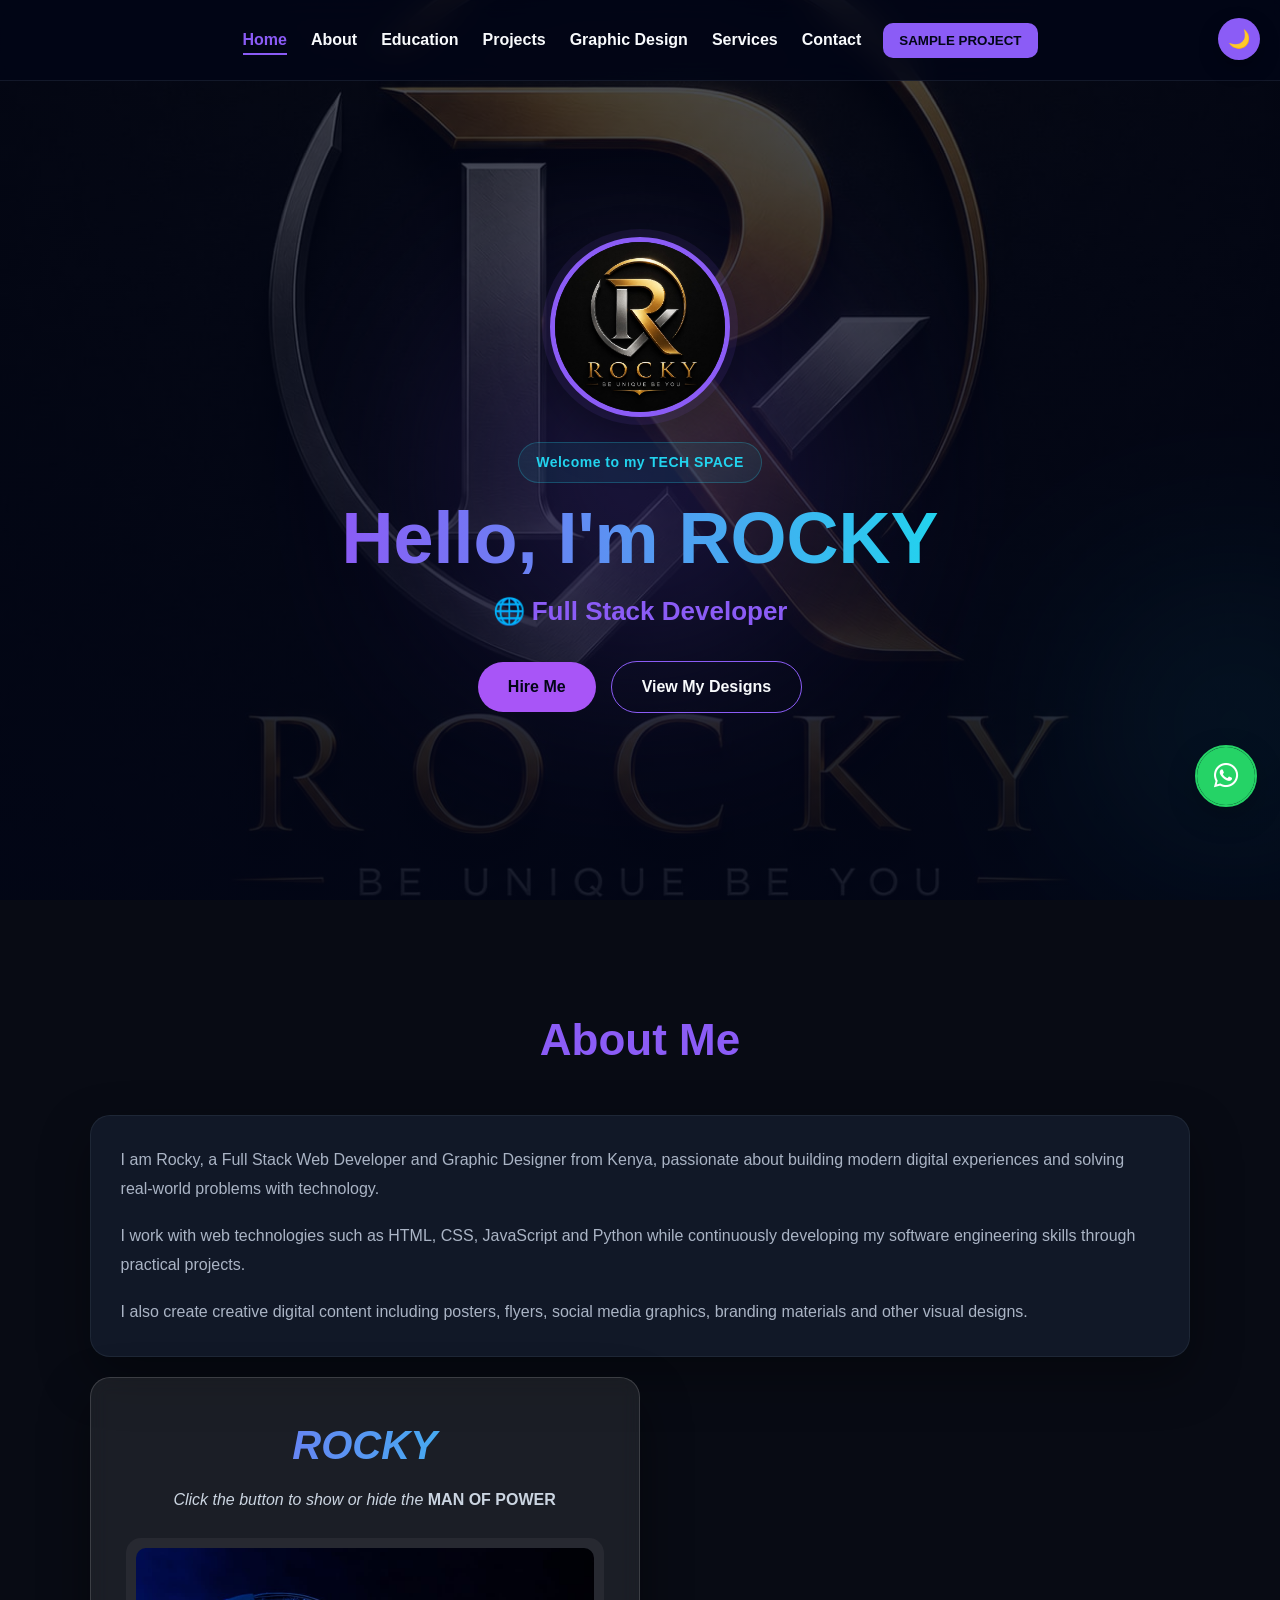
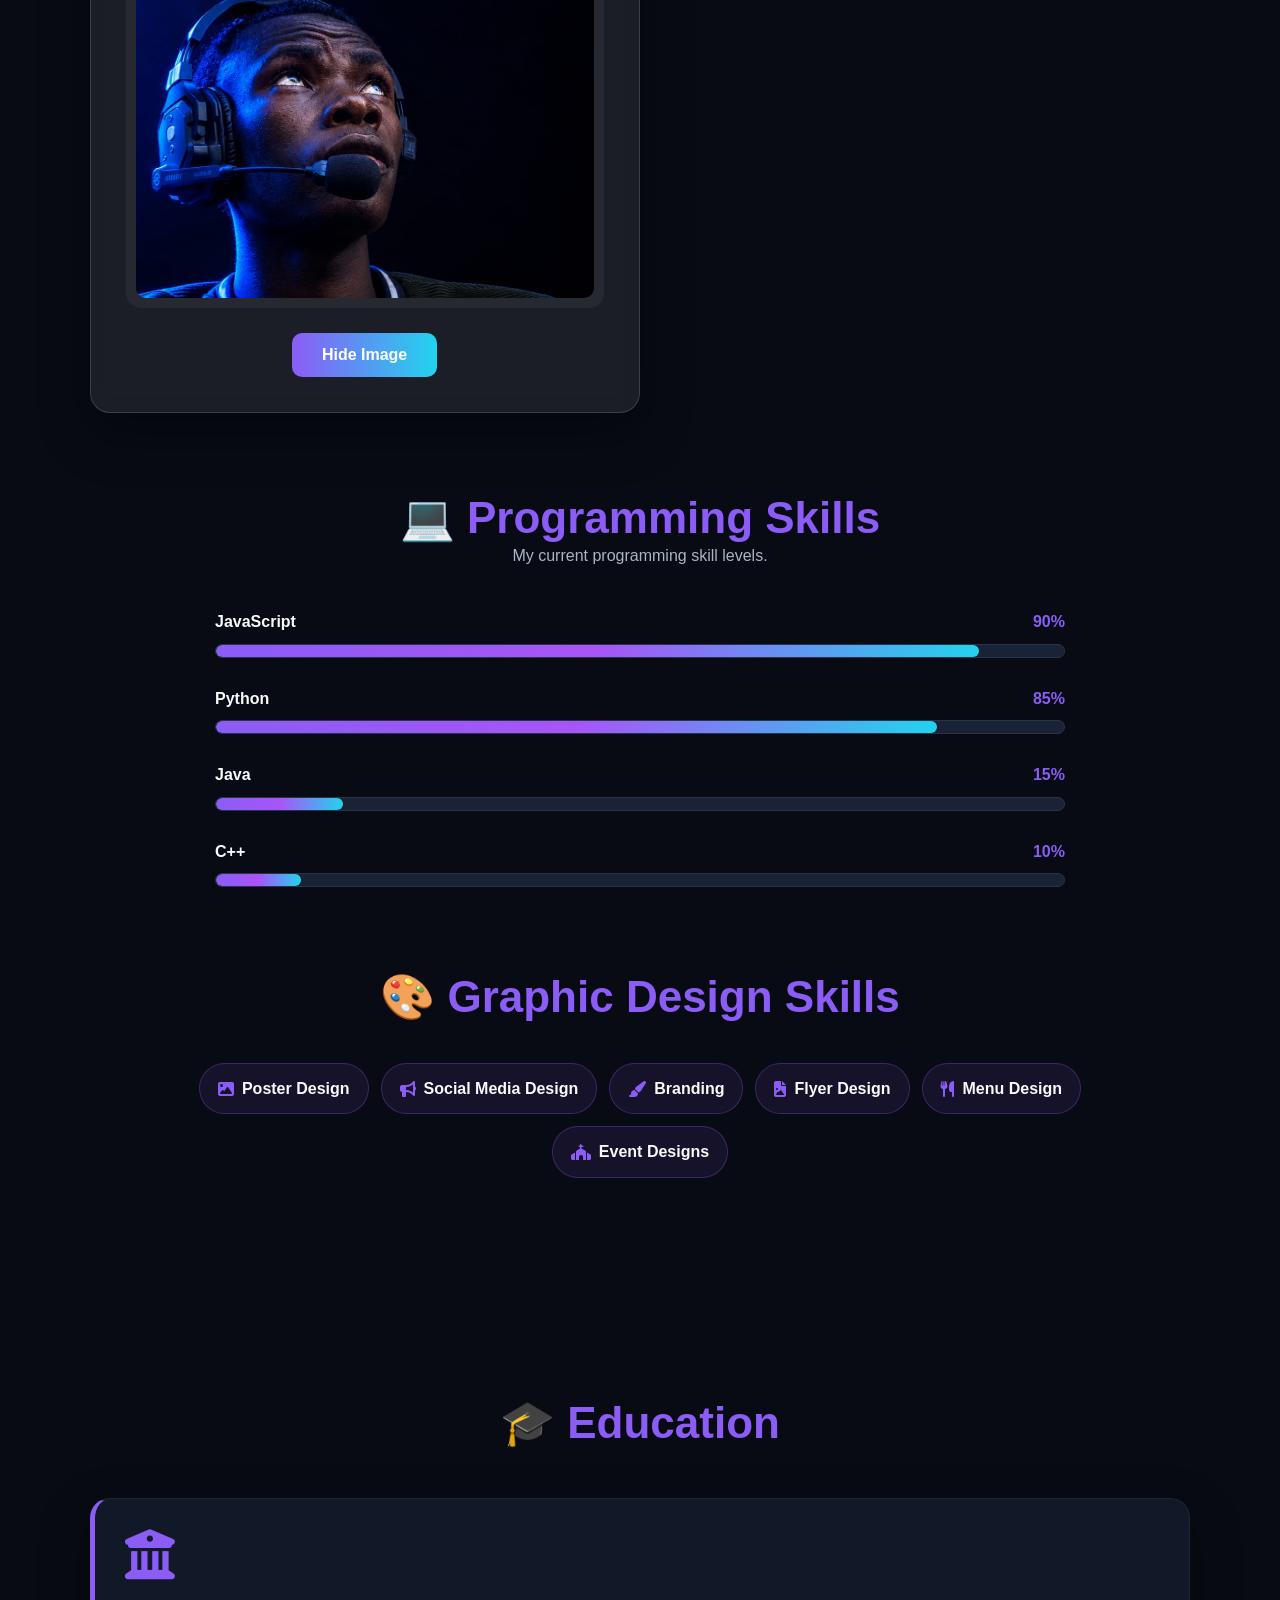
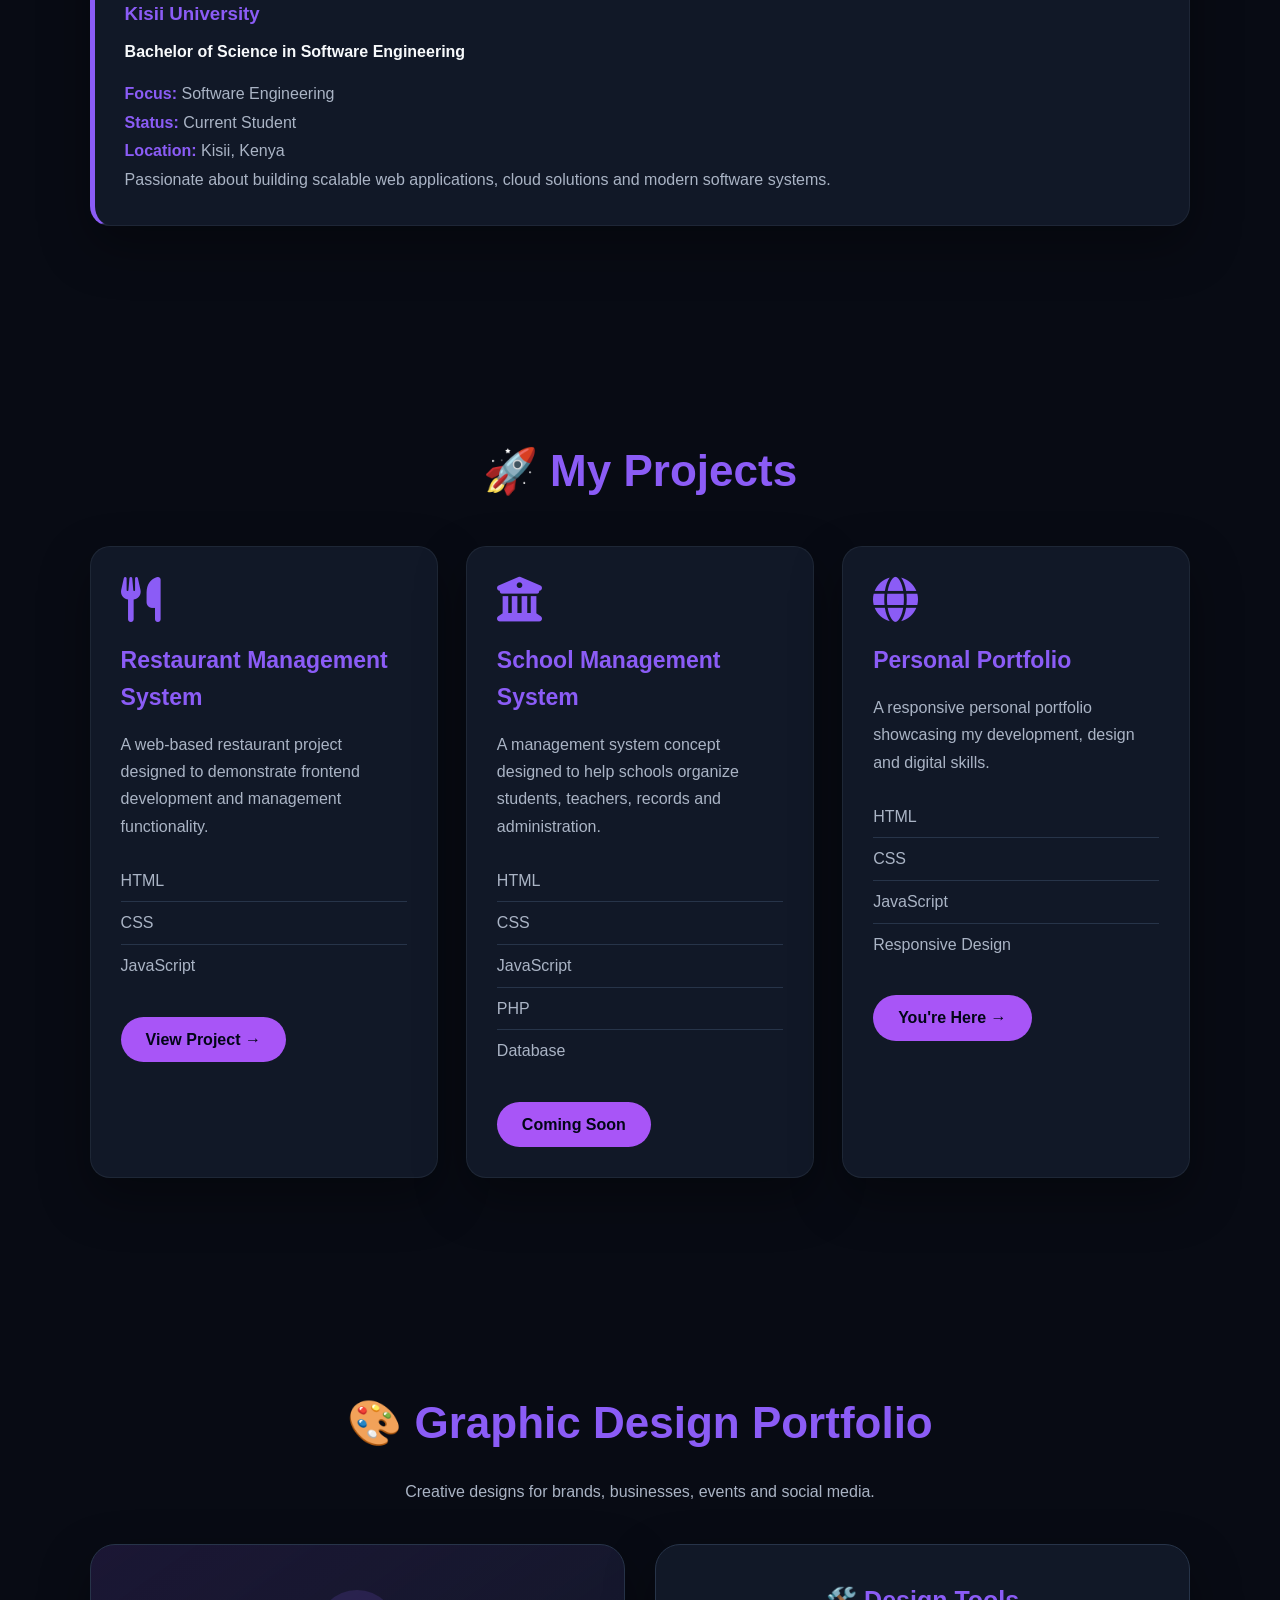
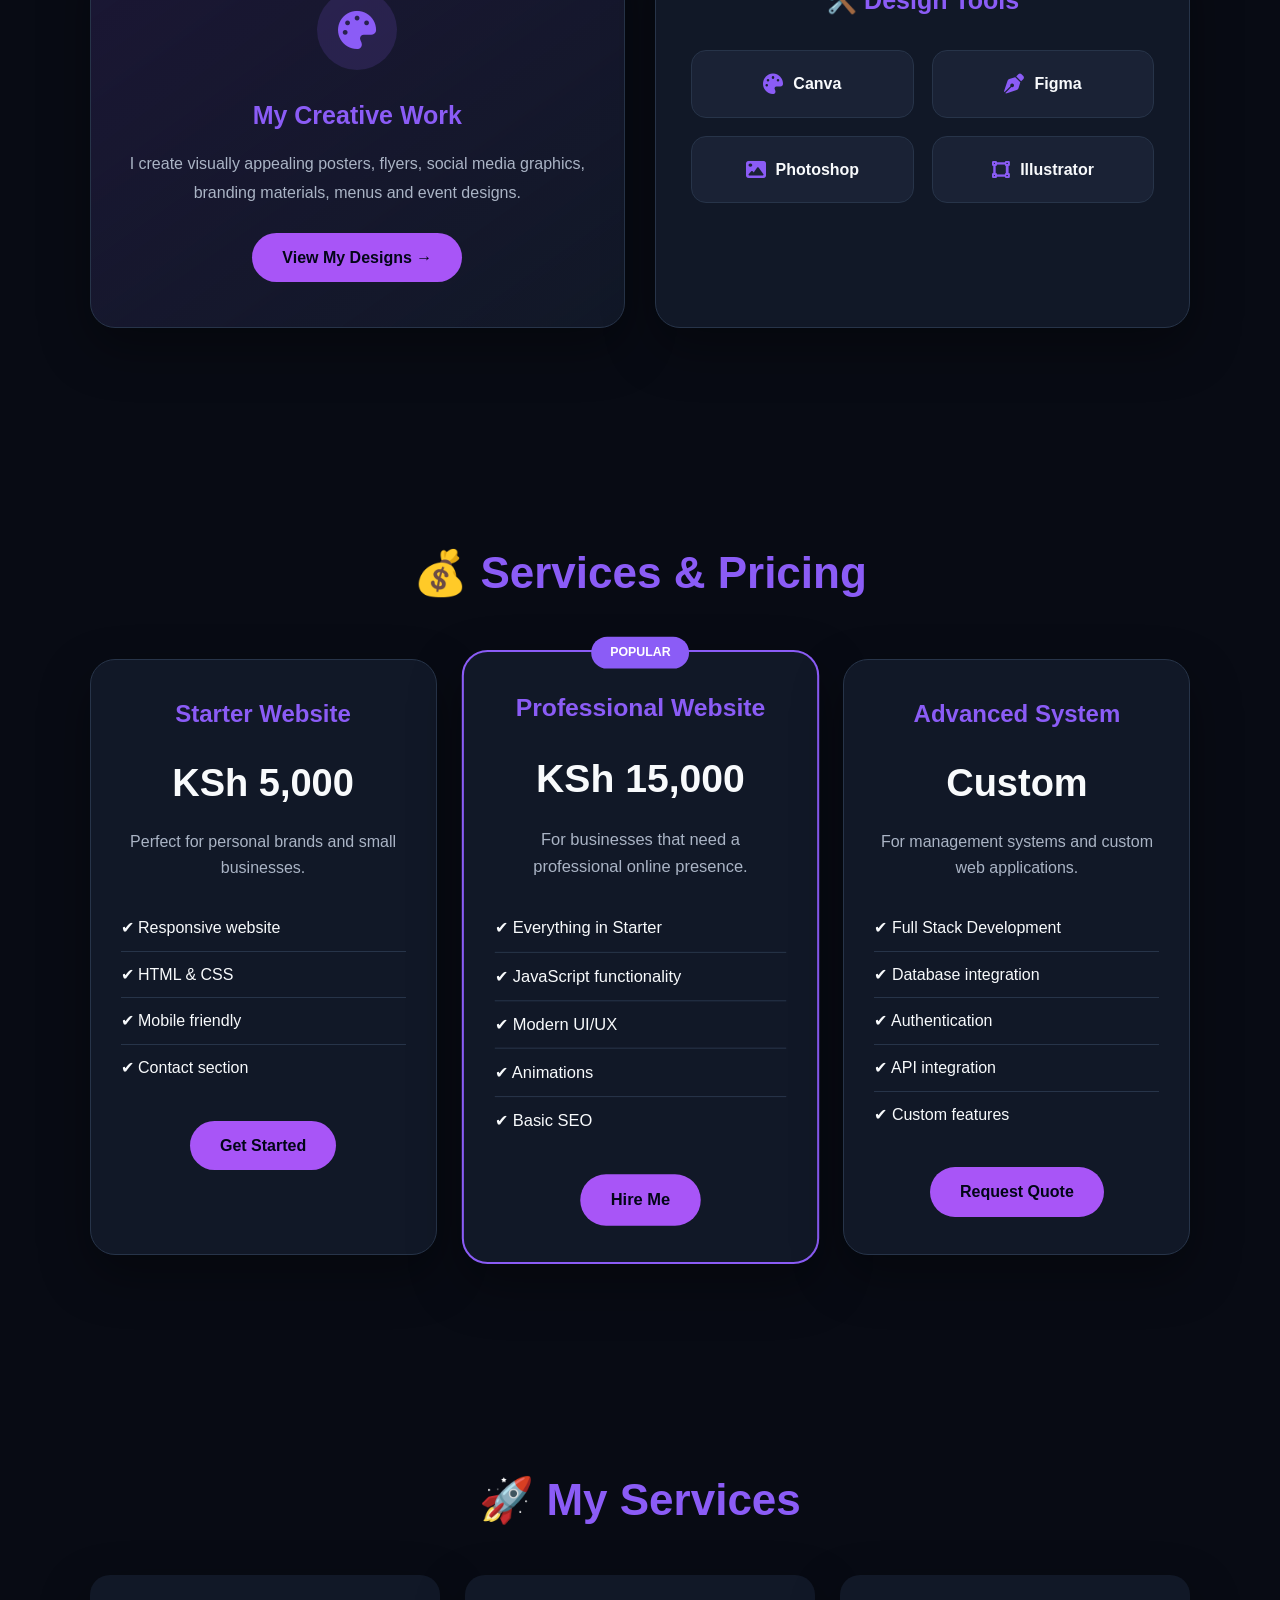
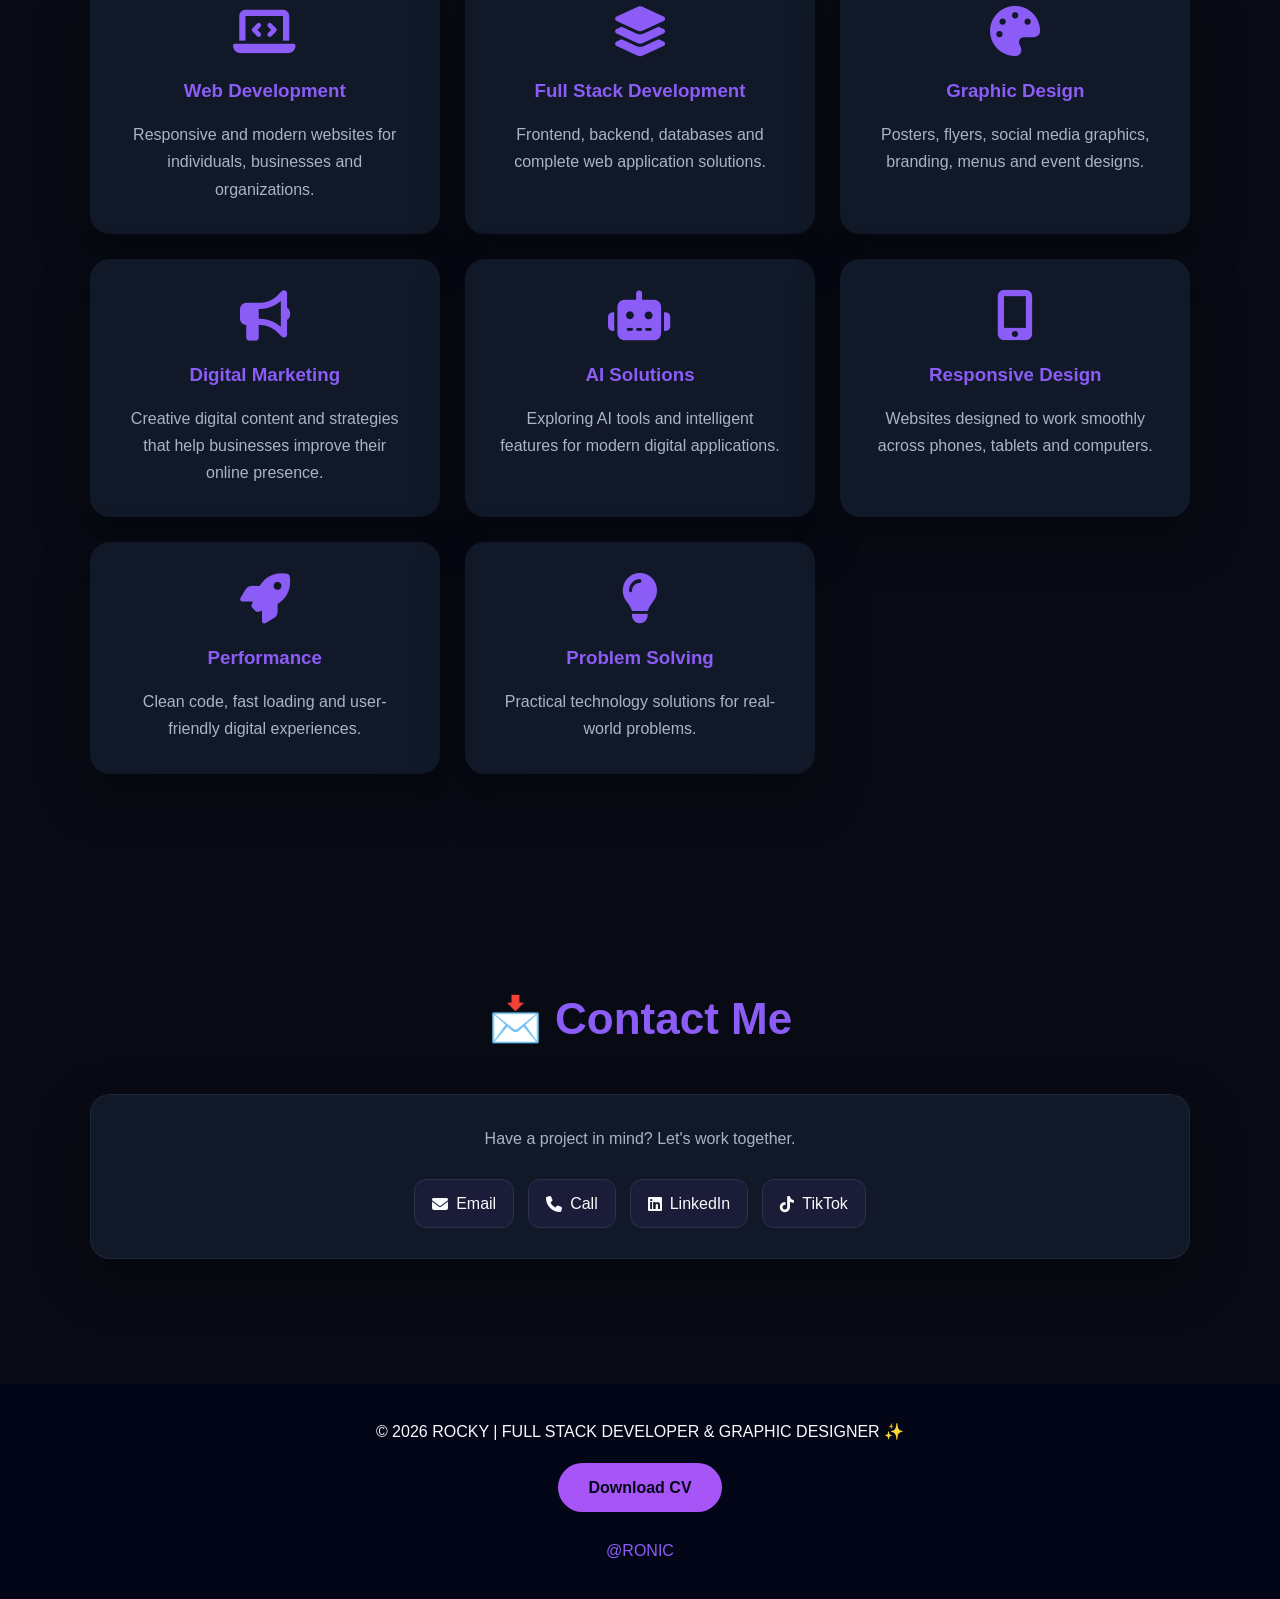
==== commit e3d1a6bf: "Update print statement from 'Hello' to 'Goodbye'" ====
--- a/index.html
+++ b/index.html
@@ -130,7 +130,7 @@
         <div class="hero-content">
 
             <span class="hero-tag">
-                Welcome to my portfolio
+                Welcome to my TECH SPACE
             </span>
 
             <h1>
@@ -194,7 +194,7 @@
         <I><h1>ROCKY</h1></I>
 
         <p class="description">
-             <I>Click the button to show or hide the</I><B>MAN OF POWER</B>
+             <I>Click the button to show or hide the </I><B>MAN OF POWER</B>
         </p>
 
         <div class="image-card">
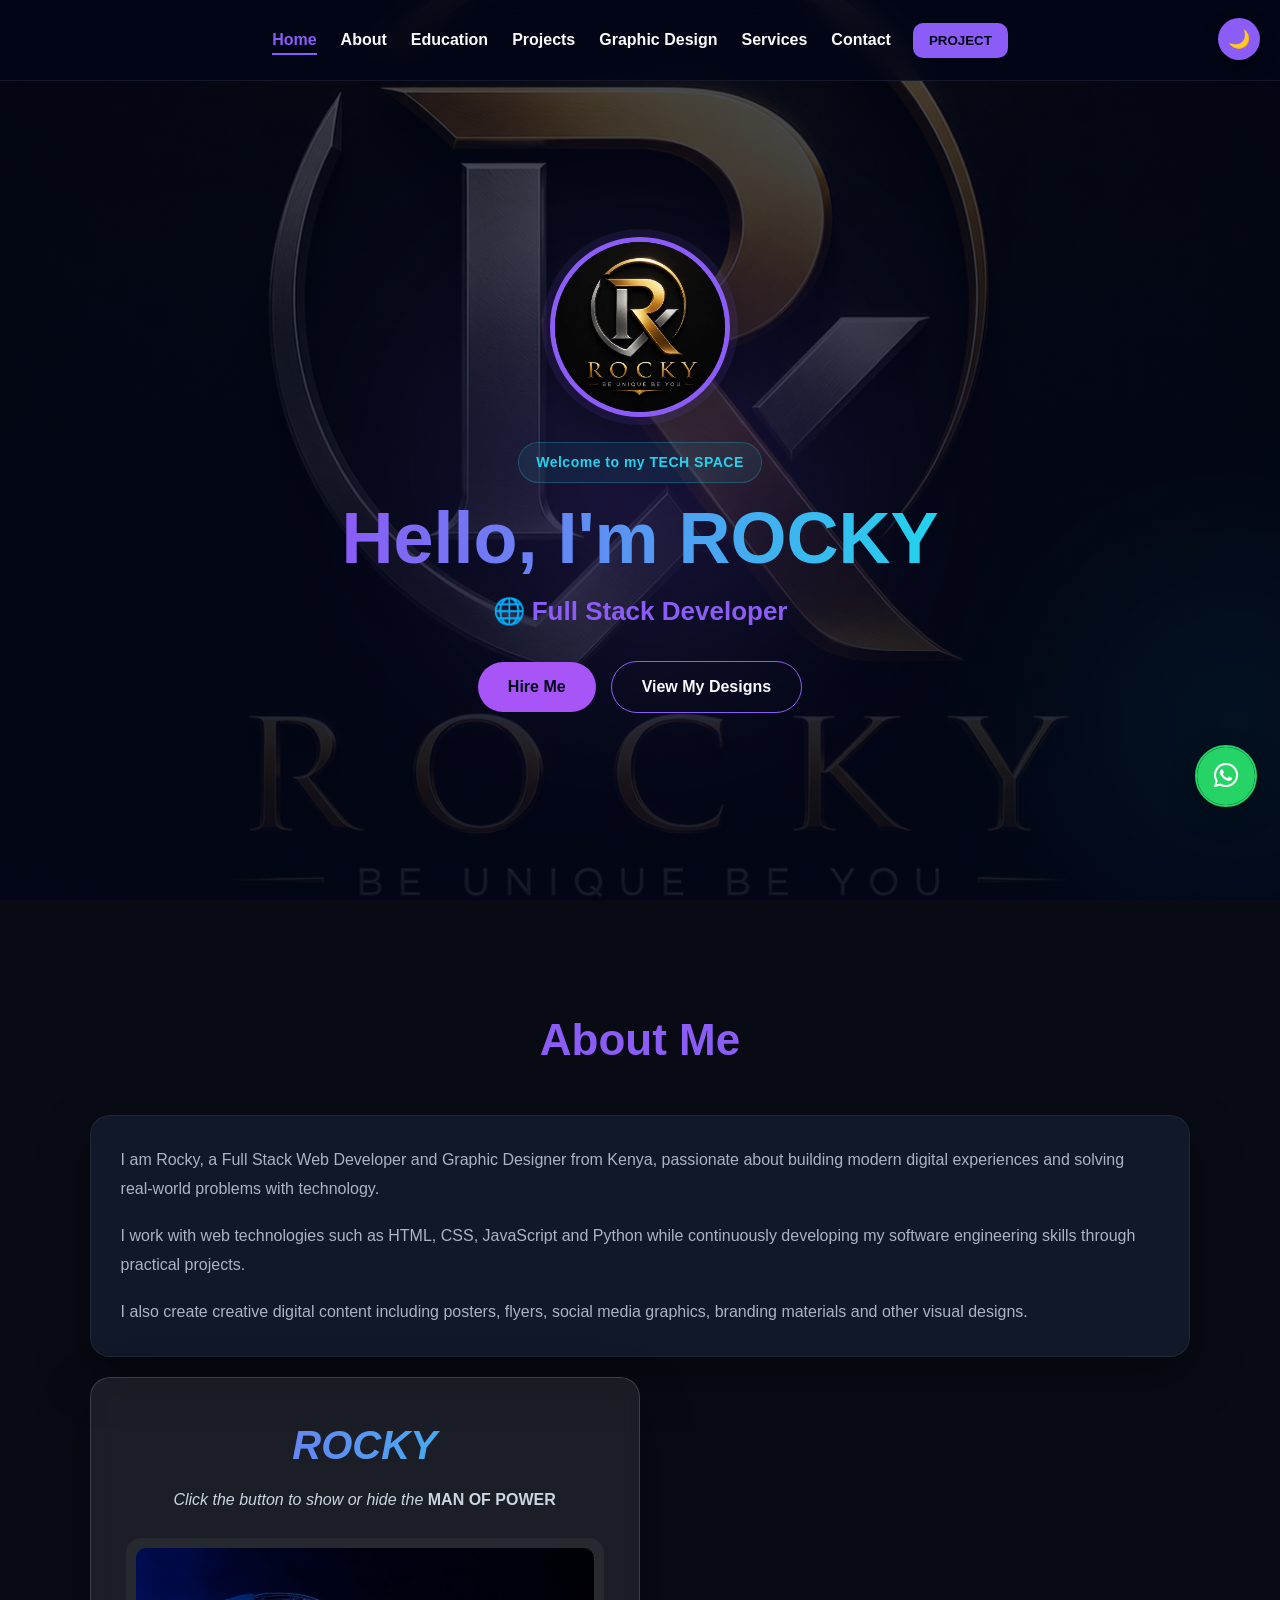
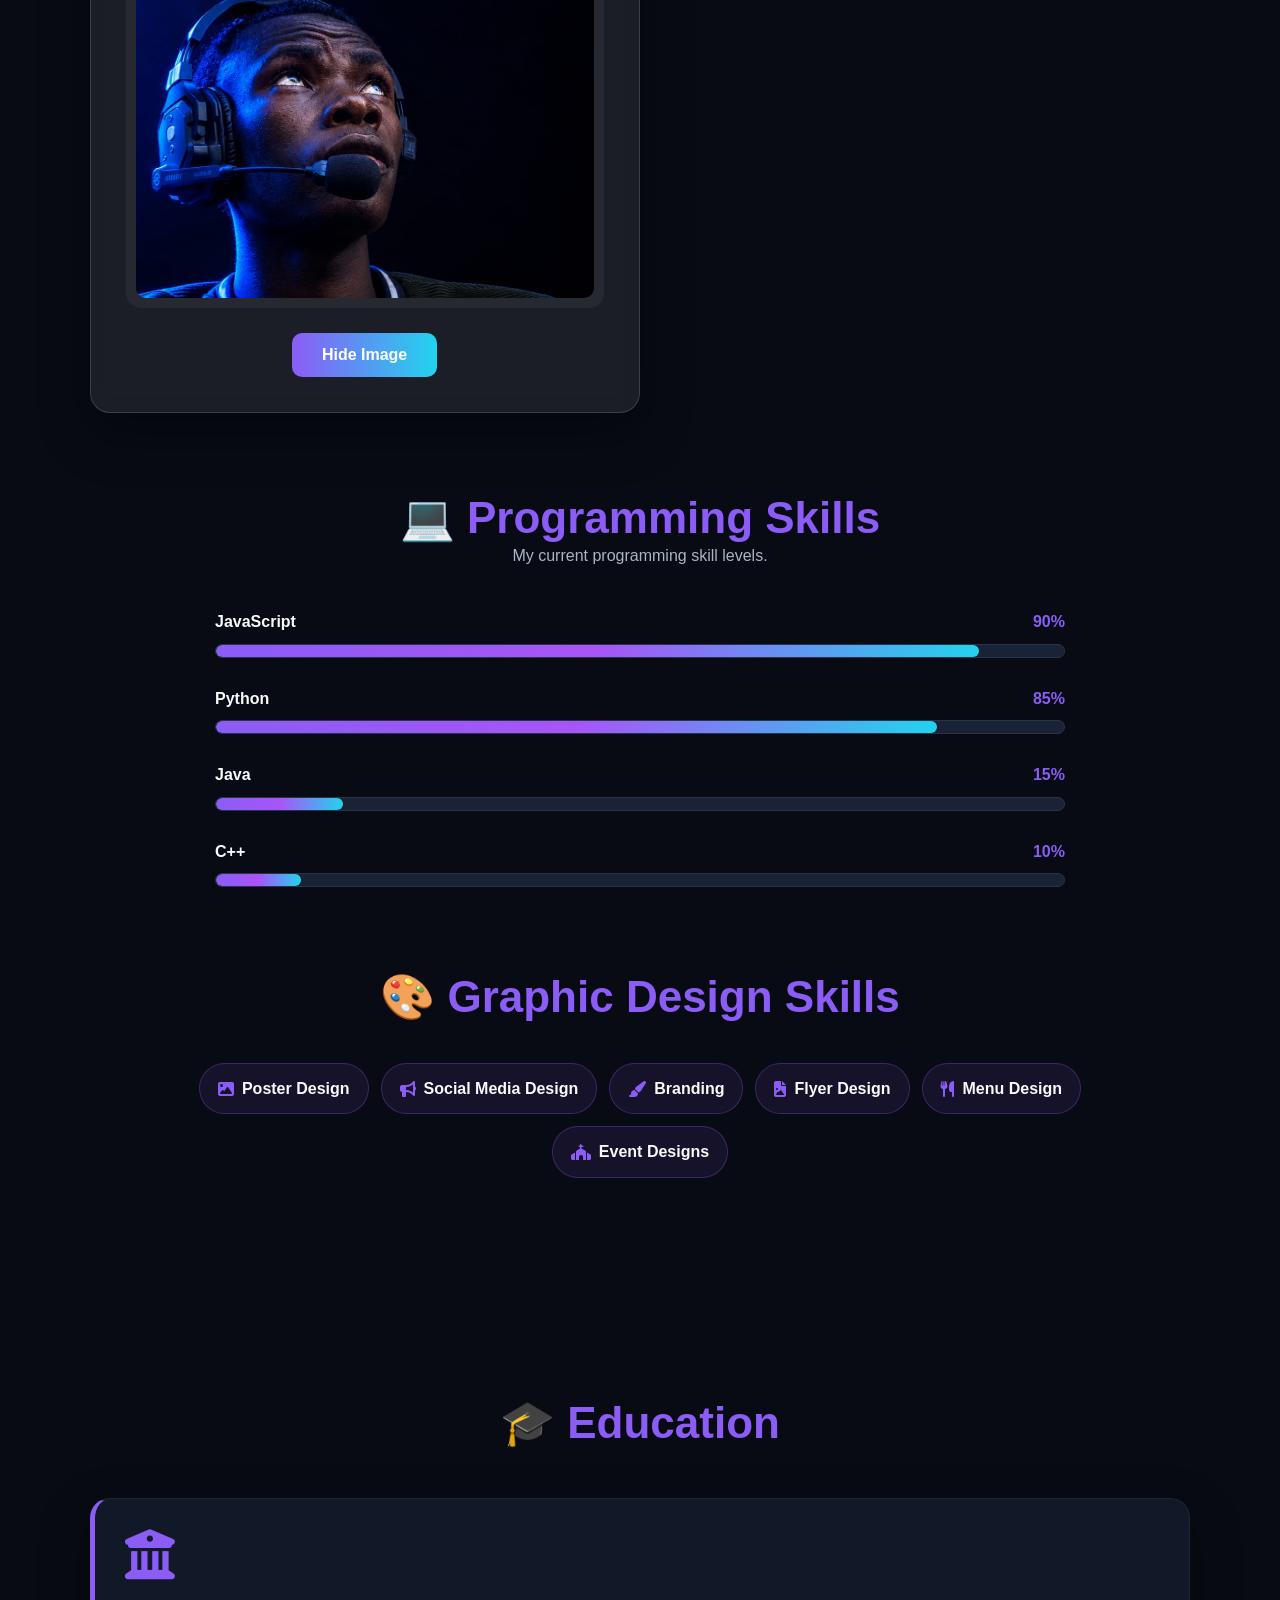
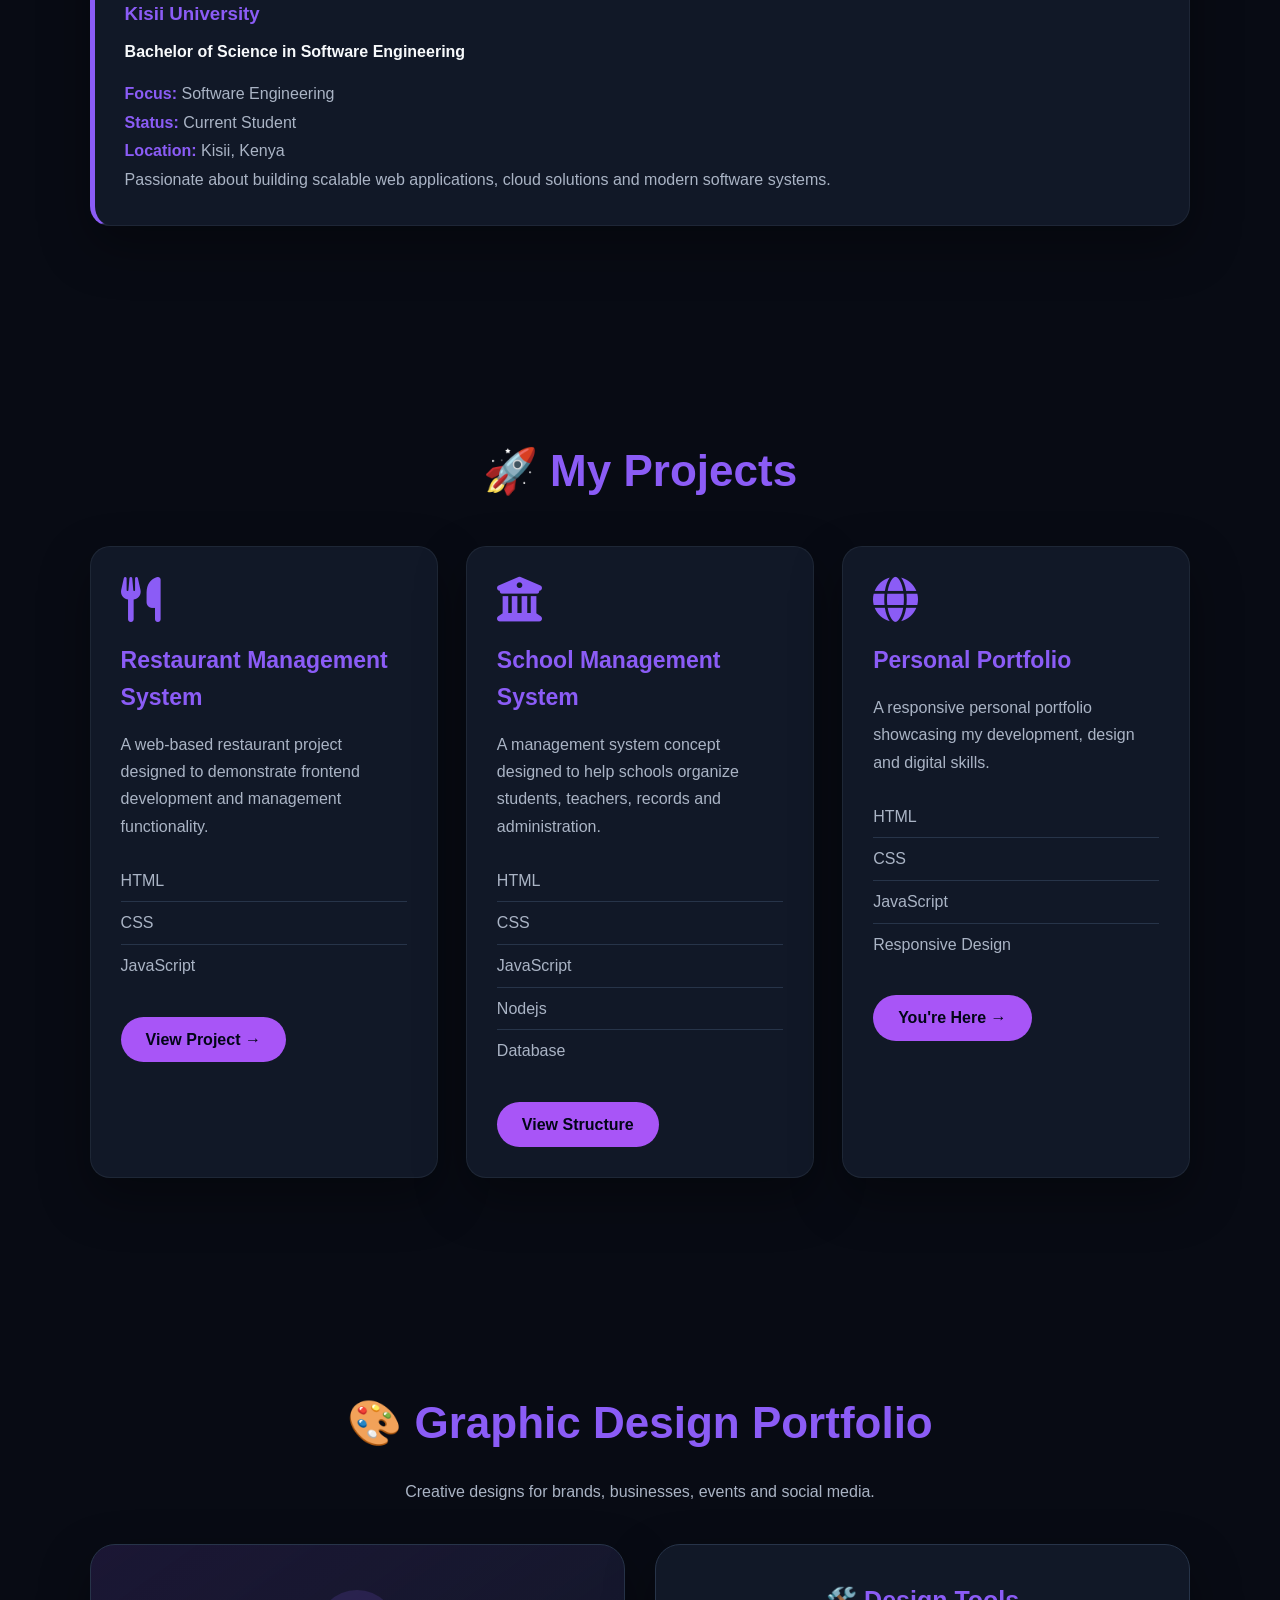
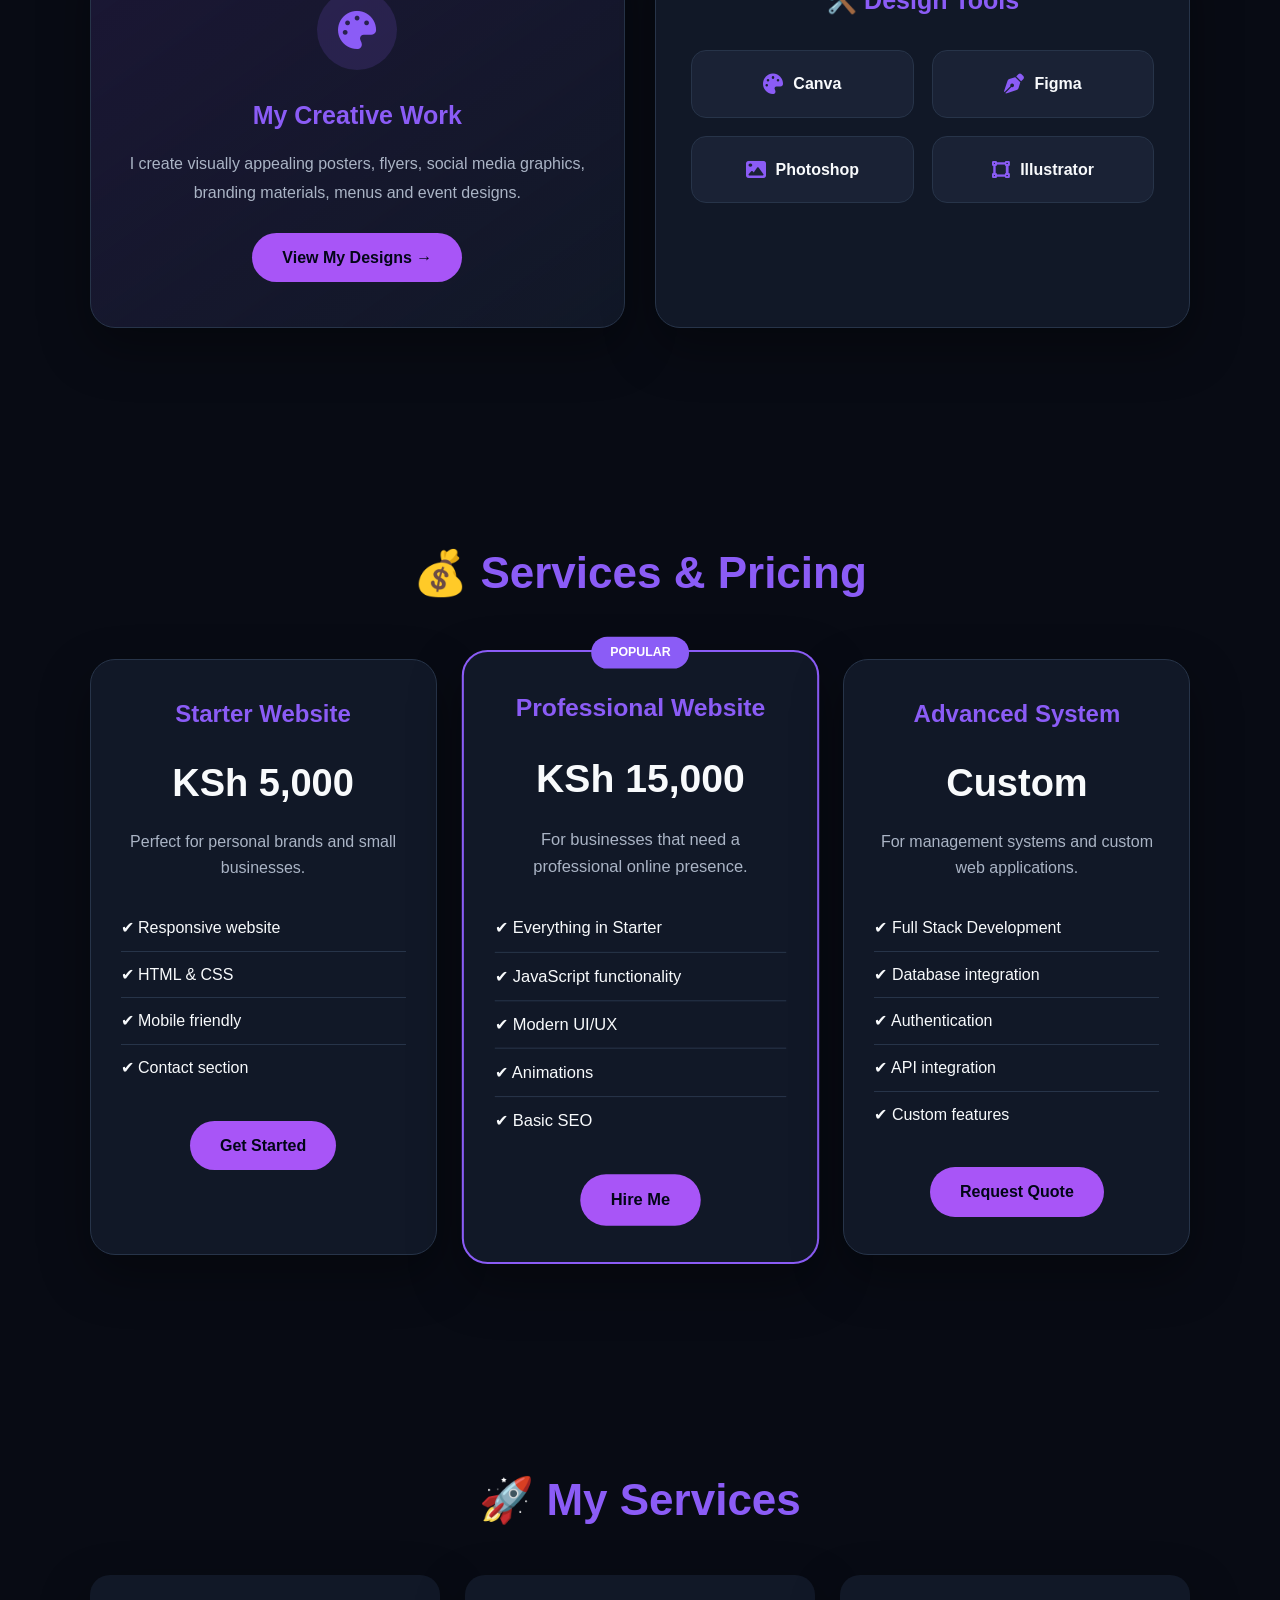
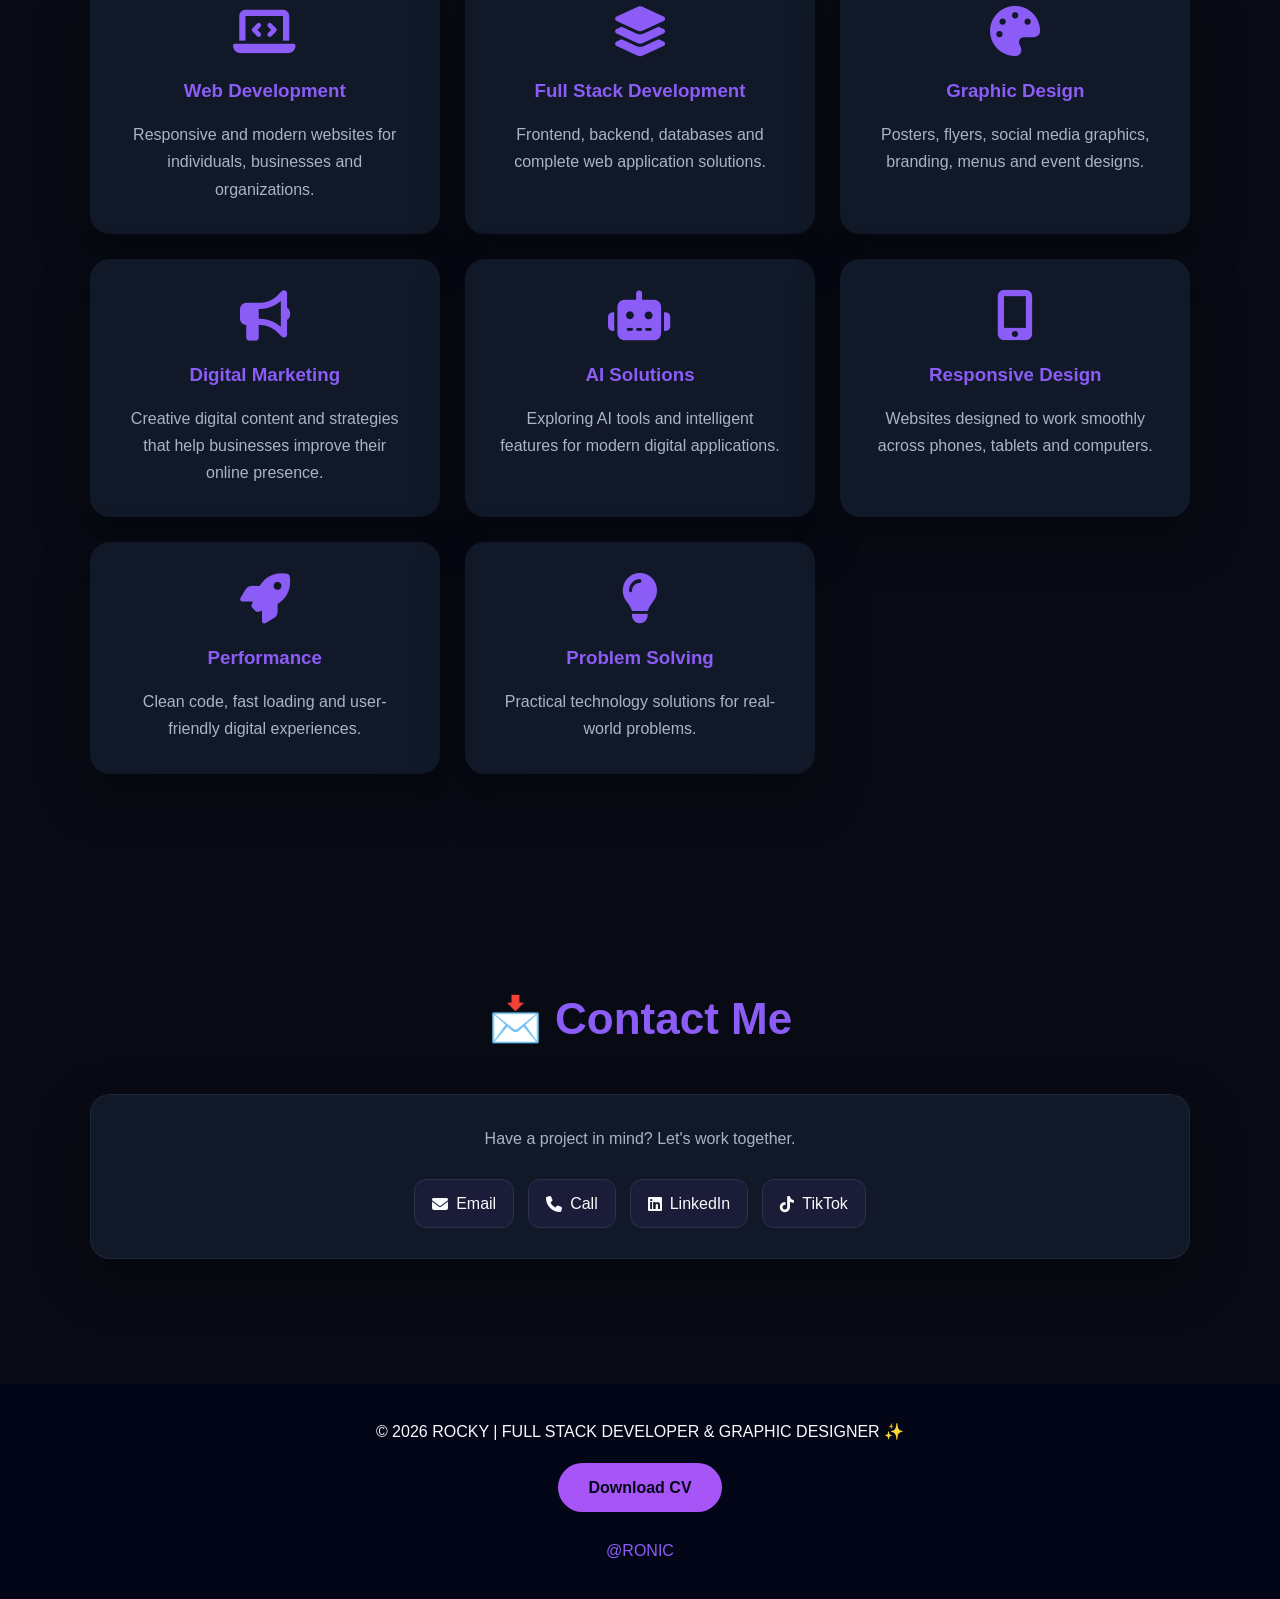
==== commit cd8fc860: "Update index.html" ====
--- a/index.html
+++ b/index.html
@@ -91,7 +91,7 @@
             <div class="dropdown">
 
                 <button>
-                    SAMPLE PROJECT
+                    PROJECT
                 </button>
 
                 <div>
@@ -450,12 +450,12 @@
                     <li>HTML</li>
                     <li>CSS</li>
                     <li>JavaScript</li>
-                    <li>PHP</li>
+                    <li>Nodejs</li>
                     <li>Database</li>
                 </ul>
 
-                <a href="#contact" class="view-btn">
-                    Coming Soon
+                <a href="https://ochiengronic-vr.github.io/smis/" class="view-btn">
+                    View Structure
                 </a>
 
             </div>
